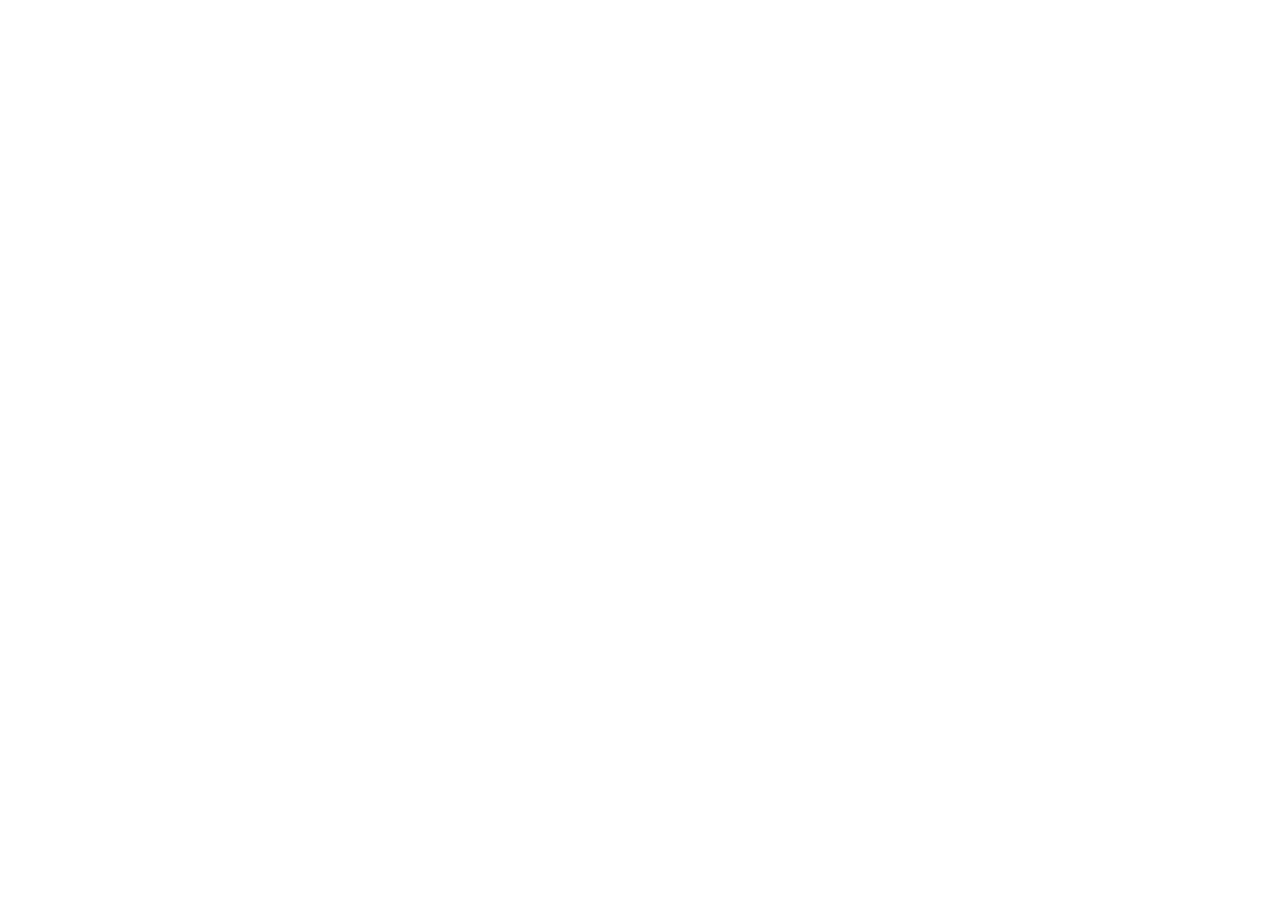
==== about.html @ 982856b2 "feat: create basic structure" ====
<!doctype html>
<html lang="uk">
  <head>
    <meta charset="UTF-8" />
    <meta name="viewport" content="width=device-width, initial-scale=1.0" />
    <meta
      name="description"
      content="Про мене — Vladislav Butenko, Full-Stack Developer. Освіта, навички та досвід."
    />
    <meta name="author" content="Vladislav Butenko" />
    <title>Про мене — Vladislav Butenko</title>
  </head>
  <body></body>
</html>
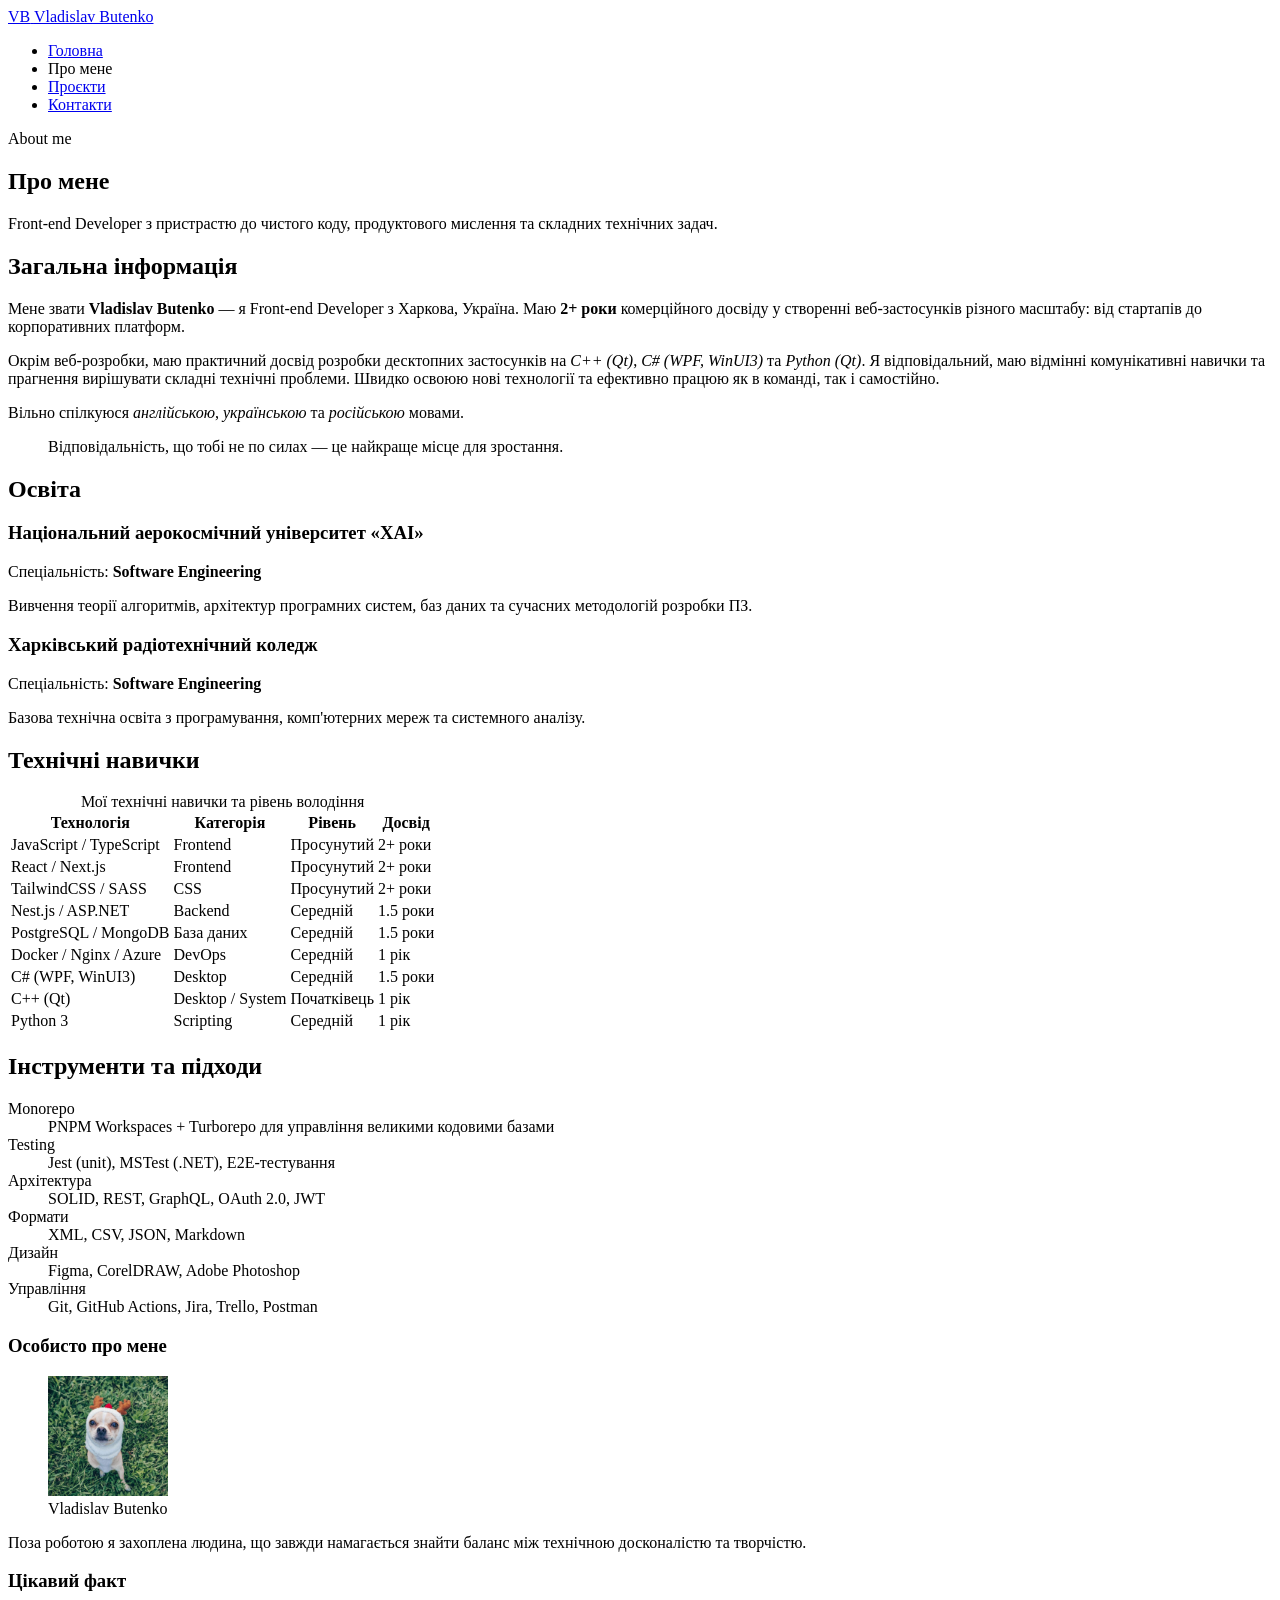
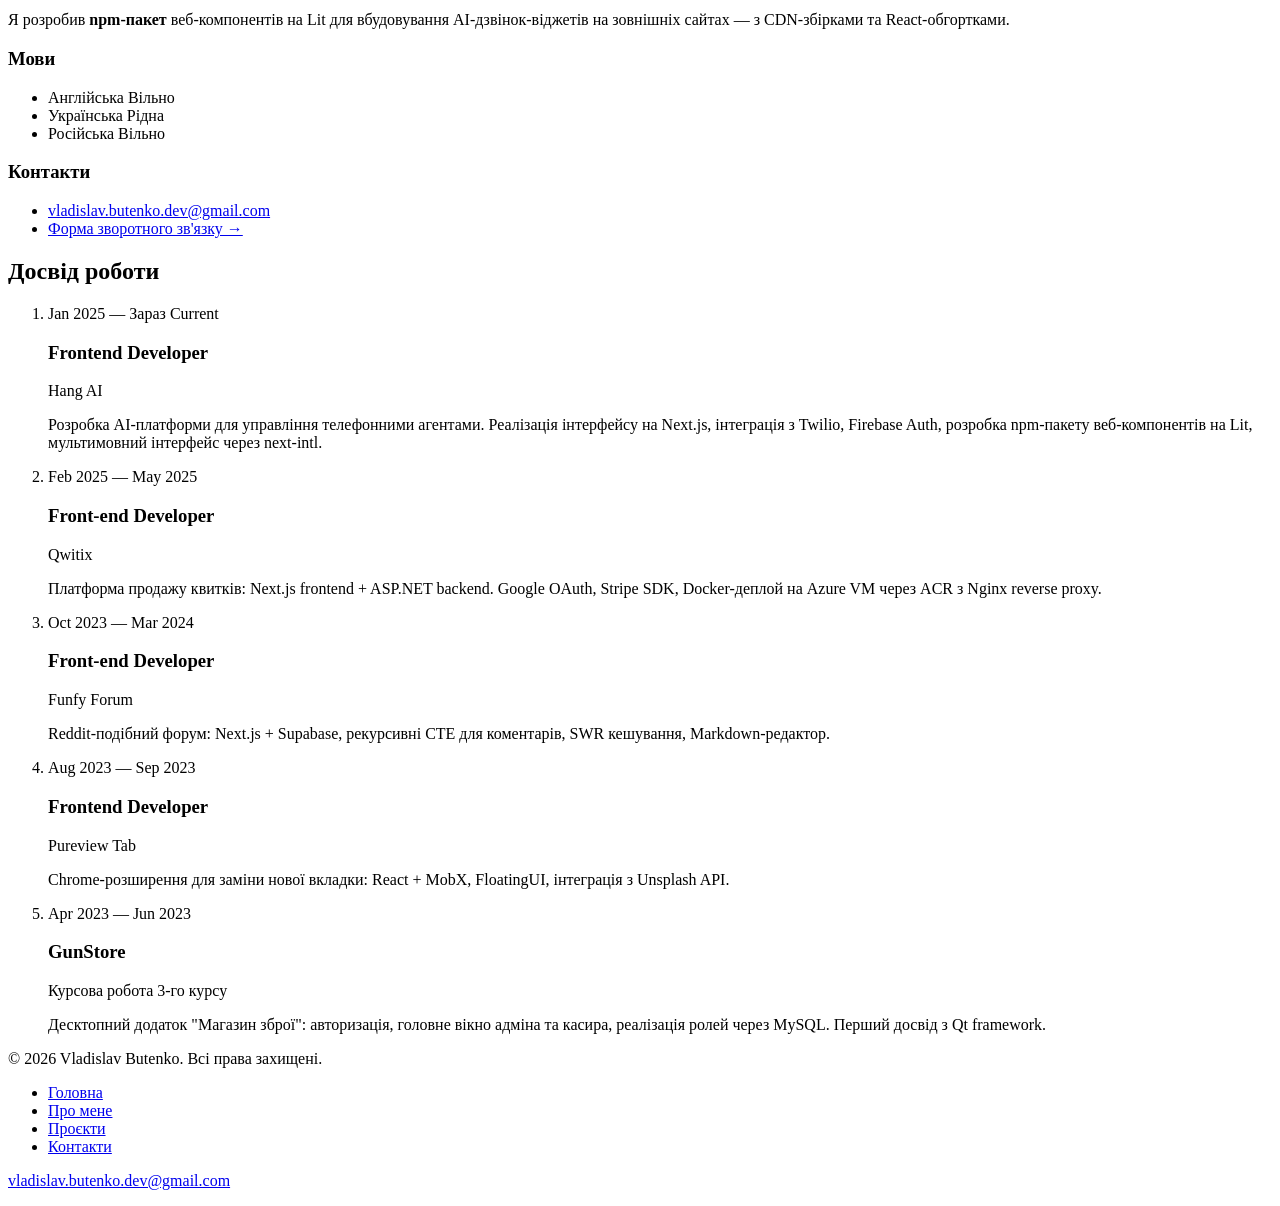
==== commit 9e6750e9: "feat: about page with detailed bio, education, skills, and experience sections" ====
--- a/about.html
+++ b/about.html
@@ -10,5 +10,356 @@
     <meta name="author" content="Vladislav Butenko" />
     <title>Про мене — Vladislav Butenko</title>
   </head>
-  <body></body>
+  <body>
+    <!-- ===== HEADER ===== -->
+    <header>
+      <div>
+        <a href="index.html" aria-label="Головна">
+          <span>VB</span>
+          <span>Vladislav Butenko</span>
+        </a>
+
+        <nav aria-label="Головна навігація">
+          <ul>
+            <li>
+              <a href="index.html">Головна</a>
+            </li>
+            <li>
+              <span>Про мене</span>
+            </li>
+            <li>
+              <a href="projects.html">Проєкти</a>
+            </li>
+            <li>
+              <a href="contacts.html">Контакти</a>
+            </li>
+          </ul>
+        </nav>
+      </div>
+    </header>
+
+    <!-- ===== MAIN ===== -->
+    <main id="main-content">
+      <!-- Page Hero -->
+      <section>
+        <div>
+          <p>About me</p>
+          <h1>Про мене</h1>
+          <p>
+            Front-end Developer з пристрастю до чистого коду, продуктового
+            мислення та складних технічних задач.
+          </p>
+        </div>
+      </section>
+
+      <!-- Bio Section -->
+      <section id="bio">
+        <div>
+          <div>
+            <article>
+              <h2>Загальна інформація</h2>
+              <p>
+                Мене звати <strong>Vladislav Butenko</strong> — я Front-end
+                Developer з Харкова, Україна. Маю
+                <strong>2+ роки</strong> комерційного досвіду у створенні
+                веб-застосунків різного масштабу: від стартапів до корпоративних
+                платформ.
+              </p>
+              <p>
+                Окрім веб-розробки, маю практичний досвід розробки десктопних
+                застосунків на
+                <em>C++ (Qt)</em>, <em>C# (WPF, WinUI3)</em> та
+                <em>Python (Qt)</em>. Я відповідальний, маю відмінні
+                комунікативні навички та прагнення вирішувати складні технічні
+                проблеми. Швидко освоюю нові технології та ефективно працюю як в
+                команді, так і самостійно.
+              </p>
+              <p>
+                Вільно спілкуюся <em>англійською</em>, <em>українською</em> та
+                <em>російською</em> мовами.
+              </p>
+
+              <blockquote>
+                <p>
+                  Відповідальність, що тобі не по силах — це найкраще місце для
+                  зростання.
+                </p>
+              </blockquote>
+            </article>
+
+            <!-- Education Section -->
+            <section id="education">
+              <h2>Освіта</h2>
+
+              <div>
+                <h3>Національний аерокосмічний університет «ХАІ»</h3>
+                <p>Спеціальність: <strong>Software Engineering</strong></p>
+                <p>
+                  Вивчення теорії алгоритмів, архітектур програмних систем, баз
+                  даних та сучасних методологій розробки ПЗ.
+                </p>
+              </div>
+
+              <div>
+                <h3>Харківський радіотехнічний коледж</h3>
+                <p>Спеціальність: <strong>Software Engineering</strong></p>
+                <p>
+                  Базова технічна освіта з програмування, комп'ютерних мереж та
+                  системного аналізу.
+                </p>
+              </div>
+            </section>
+
+            <!-- Skills Table -->
+            <section id="skills-table">
+              <h2>Технічні навички</h2>
+              <div>
+                <table>
+                  <caption>
+                    Мої технічні навички та рівень володіння
+                  </caption>
+                  <thead>
+                    <tr>
+                      <th scope="col">Технологія</th>
+                      <th scope="col">Категорія</th>
+                      <th scope="col">Рівень</th>
+                      <th scope="col">Досвід</th>
+                    </tr>
+                  </thead>
+                  <tbody>
+                    <tr>
+                      <td>JavaScript / TypeScript</td>
+                      <td>Frontend</td>
+                      <td>Просунутий</td>
+                      <td>2+ роки</td>
+                    </tr>
+                    <tr>
+                      <td>React / Next.js</td>
+                      <td>Frontend</td>
+                      <td>Просунутий</td>
+                      <td>2+ роки</td>
+                    </tr>
+                    <tr>
+                      <td>TailwindCSS / SASS</td>
+                      <td>CSS</td>
+                      <td>Просунутий</td>
+                      <td>2+ роки</td>
+                    </tr>
+                    <tr>
+                      <td>Nest.js / ASP.NET</td>
+                      <td>Backend</td>
+                      <td>Середній</td>
+                      <td>1.5 роки</td>
+                    </tr>
+                    <tr>
+                      <td>PostgreSQL / MongoDB</td>
+                      <td>База даних</td>
+                      <td>Середній</td>
+                      <td>1.5 роки</td>
+                    </tr>
+                    <tr>
+                      <td>Docker / Nginx / Azure</td>
+                      <td>DevOps</td>
+                      <td>Середній</td>
+                      <td>1 рік</td>
+                    </tr>
+                    <tr>
+                      <td>C# (WPF, WinUI3)</td>
+                      <td>Desktop</td>
+                      <td>Середній</td>
+                      <td>1.5 роки</td>
+                    </tr>
+                    <tr>
+                      <td>C++ (Qt)</td>
+                      <td>Desktop / System</td>
+                      <td>Початківець</td>
+                      <td>1 рік</td>
+                    </tr>
+                    <tr>
+                      <td>Python 3</td>
+                      <td>Scripting</td>
+                      <td>Середній</td>
+                      <td>1 рік</td>
+                    </tr>
+                  </tbody>
+                </table>
+              </div>
+            </section>
+
+            <!-- Terminology List -->
+            <section id="terms">
+              <h2>Інструменти та підходи</h2>
+              <dl>
+                <dt>Monorepo</dt>
+                <dd>
+                  PNPM Workspaces + Turborepo для управління великими кодовими
+                  базами
+                </dd>
+                <dt>Testing</dt>
+                <dd>Jest (unit), MSTest (.NET), E2E-тестування</dd>
+                <dt>Архітектура</dt>
+                <dd>SOLID, REST, GraphQL, OAuth 2.0, JWT</dd>
+                <dt>Формати</dt>
+                <dd>XML, CSV, JSON, Markdown</dd>
+                <dt>Дизайн</dt>
+                <dd>Figma, CorelDRAW, Adobe Photoshop</dd>
+                <dt>Управління</dt>
+                <dd>Git, GitHub Actions, Jira, Trello, Postman</dd>
+              </dl>
+            </section>
+          </div>
+
+          <!-- Sidebar -->
+          <aside>
+            <div>
+              <h3>Особисто про мене</h3>
+              <figure>
+                <img
+                  src="images/avatar.jpg"
+                  alt="Vladislav Butenko — Front-end Developer"
+                  width="120"
+                  height="120"
+                />
+                <figcaption>Vladislav Butenko</figcaption>
+              </figure>
+              <p>
+                Поза роботою я захоплена людина, що завжди намагається знайти
+                баланс між технічною досконалістю та творчістю.
+              </p>
+            </div>
+
+            <div>
+              <h3>Цікавий факт</h3>
+              <p>
+                Я розробив <strong>npm-пакет</strong> веб-компонентів на Lit для
+                вбудовування AI-дзвінок-віджетів на зовнішніх сайтах — з
+                CDN-збірками та React-обгортками.
+              </p>
+            </div>
+
+            <div>
+              <h3>Мови</h3>
+              <ul>
+                <li>
+                  <span>Англійська</span>
+                  <span>Вільно</span>
+                </li>
+                <li>
+                  <span>Українська</span>
+                  <span>Рідна</span>
+                </li>
+                <li>
+                  <span>Російська</span>
+                  <span>Вільно</span>
+                </li>
+              </ul>
+            </div>
+
+            <div>
+              <h3>Контакти</h3>
+              <ul>
+                <li>
+                  <a href="mailto:vladislav.butenko.dev@gmail.com">
+                    vladislav.butenko.dev@gmail.com
+                  </a>
+                </li>
+                <li>
+                  <a href="contacts.html">Форма зворотного зв'язку →</a>
+                </li>
+              </ul>
+            </div>
+          </aside>
+        </div>
+      </section>
+
+      <!-- Experience Section -->
+      <section id="experience">
+        <div>
+          <h2>Досвід роботи</h2>
+          <ol>
+            <li>
+              <div>
+                <span>Jan 2025 — Зараз</span>
+                <span>Current</span>
+              </div>
+              <h3>Frontend Developer</h3>
+              <p>Hang AI</p>
+              <p>
+                Розробка AI-платформи для управління телефонними агентами.
+                Реалізація інтерфейсу на Next.js, інтеграція з Twilio, Firebase
+                Auth, розробка npm-пакету веб-компонентів на Lit, мультимовний
+                інтерфейс через next-intl.
+              </p>
+            </li>
+            <li>
+              <div>
+                <span>Feb 2025 — May 2025</span>
+              </div>
+              <h3>Front-end Developer</h3>
+              <p>Qwitix</p>
+              <p>
+                Платформа продажу квитків: Next.js frontend + ASP.NET backend.
+                Google OAuth, Stripe SDK, Docker-деплой на Azure VM через ACR з
+                Nginx reverse proxy.
+              </p>
+            </li>
+            <li>
+              <div>
+                <span>Oct 2023 — Mar 2024</span>
+              </div>
+              <h3>Front-end Developer</h3>
+              <p>Funfy Forum</p>
+              <p>
+                Reddit-подібний форум: Next.js + Supabase, рекурсивні CTE для
+                коментарів, SWR кешування, Markdown-редактор.
+              </p>
+            </li>
+            <li>
+              <div>
+                <span>Aug 2023 — Sep 2023</span>
+              </div>
+              <h3>Frontend Developer</h3>
+              <p>Pureview Tab</p>
+              <p>
+                Chrome-розширення для заміни нової вкладки: React + MobX,
+                FloatingUI, інтеграція з Unsplash API.
+              </p>
+            </li>
+            <li>
+              <div>
+                <span>Apr 2023 — Jun 2023</span>
+              </div>
+              <h3>GunStore</h3>
+              <p>Курсова робота 3-го курсу</p>
+              <p>
+                Десктопний додаток "Магазин зброї": авторизація, головне вікно
+                адміна та касира, реалізація ролей через MySQL. Перший досвід з
+                Qt framework.
+              </p>
+            </li>
+          </ol>
+        </div>
+      </section>
+    </main>
+
+    <!-- ===== FOOTER ===== -->
+  </body>
 </html>
+<footer>
+  <div>
+    <p>&copy; 2026 Vladislav Butenko. Всі права захищені.</p>
+    <nav aria-label="Footer навігація">
+      <ul>
+        <li><a href="index.html">Головна</a></li>
+        <li><a href="about.html">Про мене</a></li>
+        <li><a href="projects.html">Проєкти</a></li>
+        <li><a href="contacts.html">Контакти</a></li>
+      </ul>
+    </nav>
+    <p>
+      <a href="mailto:vladislav.butenko.dev@gmail.com"
+        >vladislav.butenko.dev@gmail.com</a
+      >
+    </p>
+  </div>
+</footer>
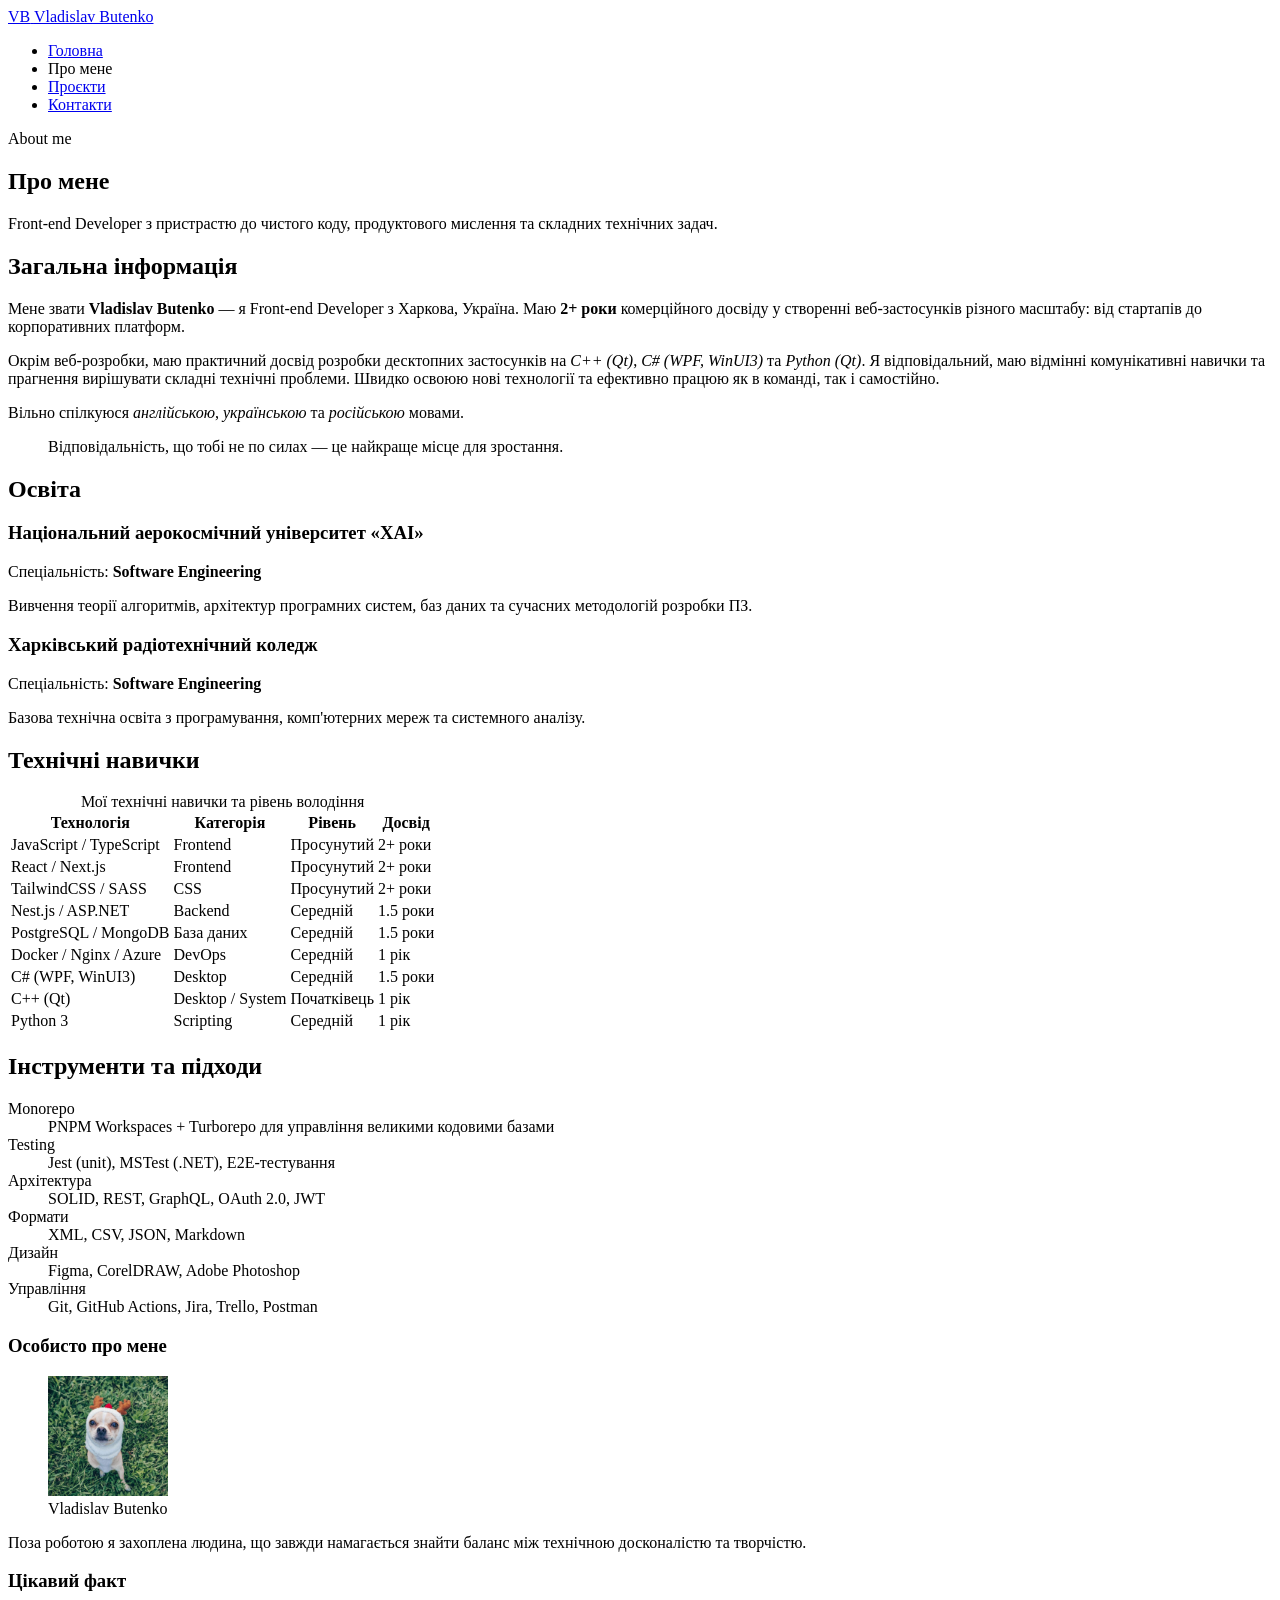
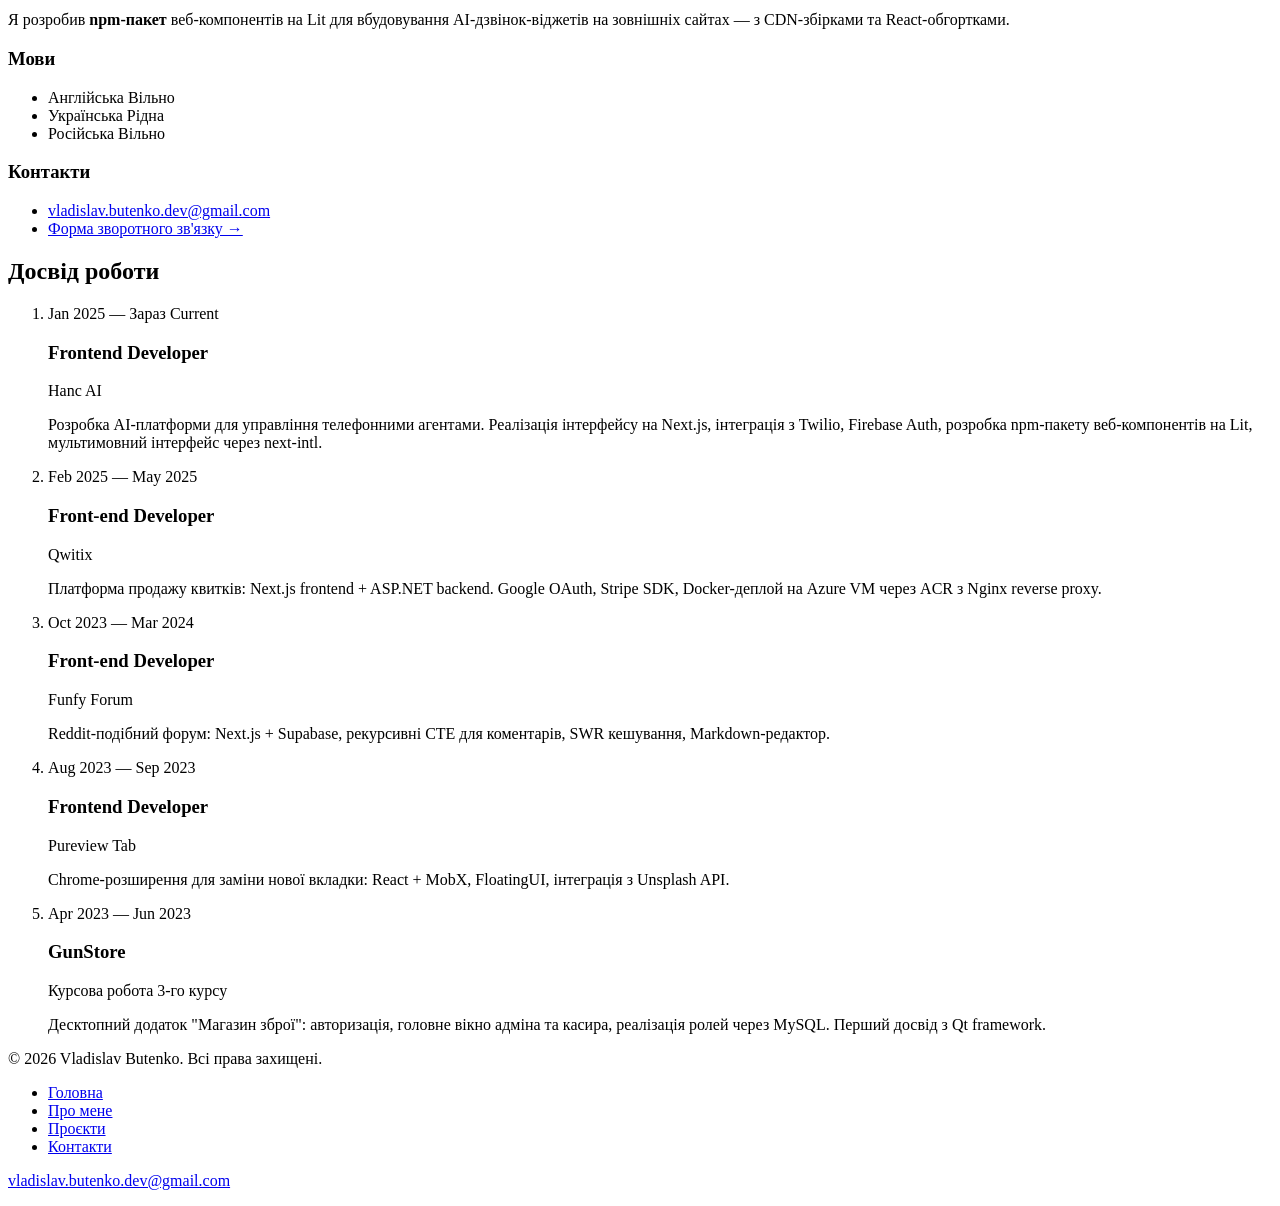
==== commit 51f7a989: "fix: correct spelling of "Hanc AI"" ====
--- a/about.html
+++ b/about.html
@@ -283,7 +283,7 @@
                 <span>Current</span>
               </div>
               <h3>Frontend Developer</h3>
-              <p>Hang AI</p>
+              <p>Hanc AI</p>
               <p>
                 Розробка AI-платформи для управління телефонними агентами.
                 Реалізація інтерфейсу на Next.js, інтеграція з Twilio, Firebase
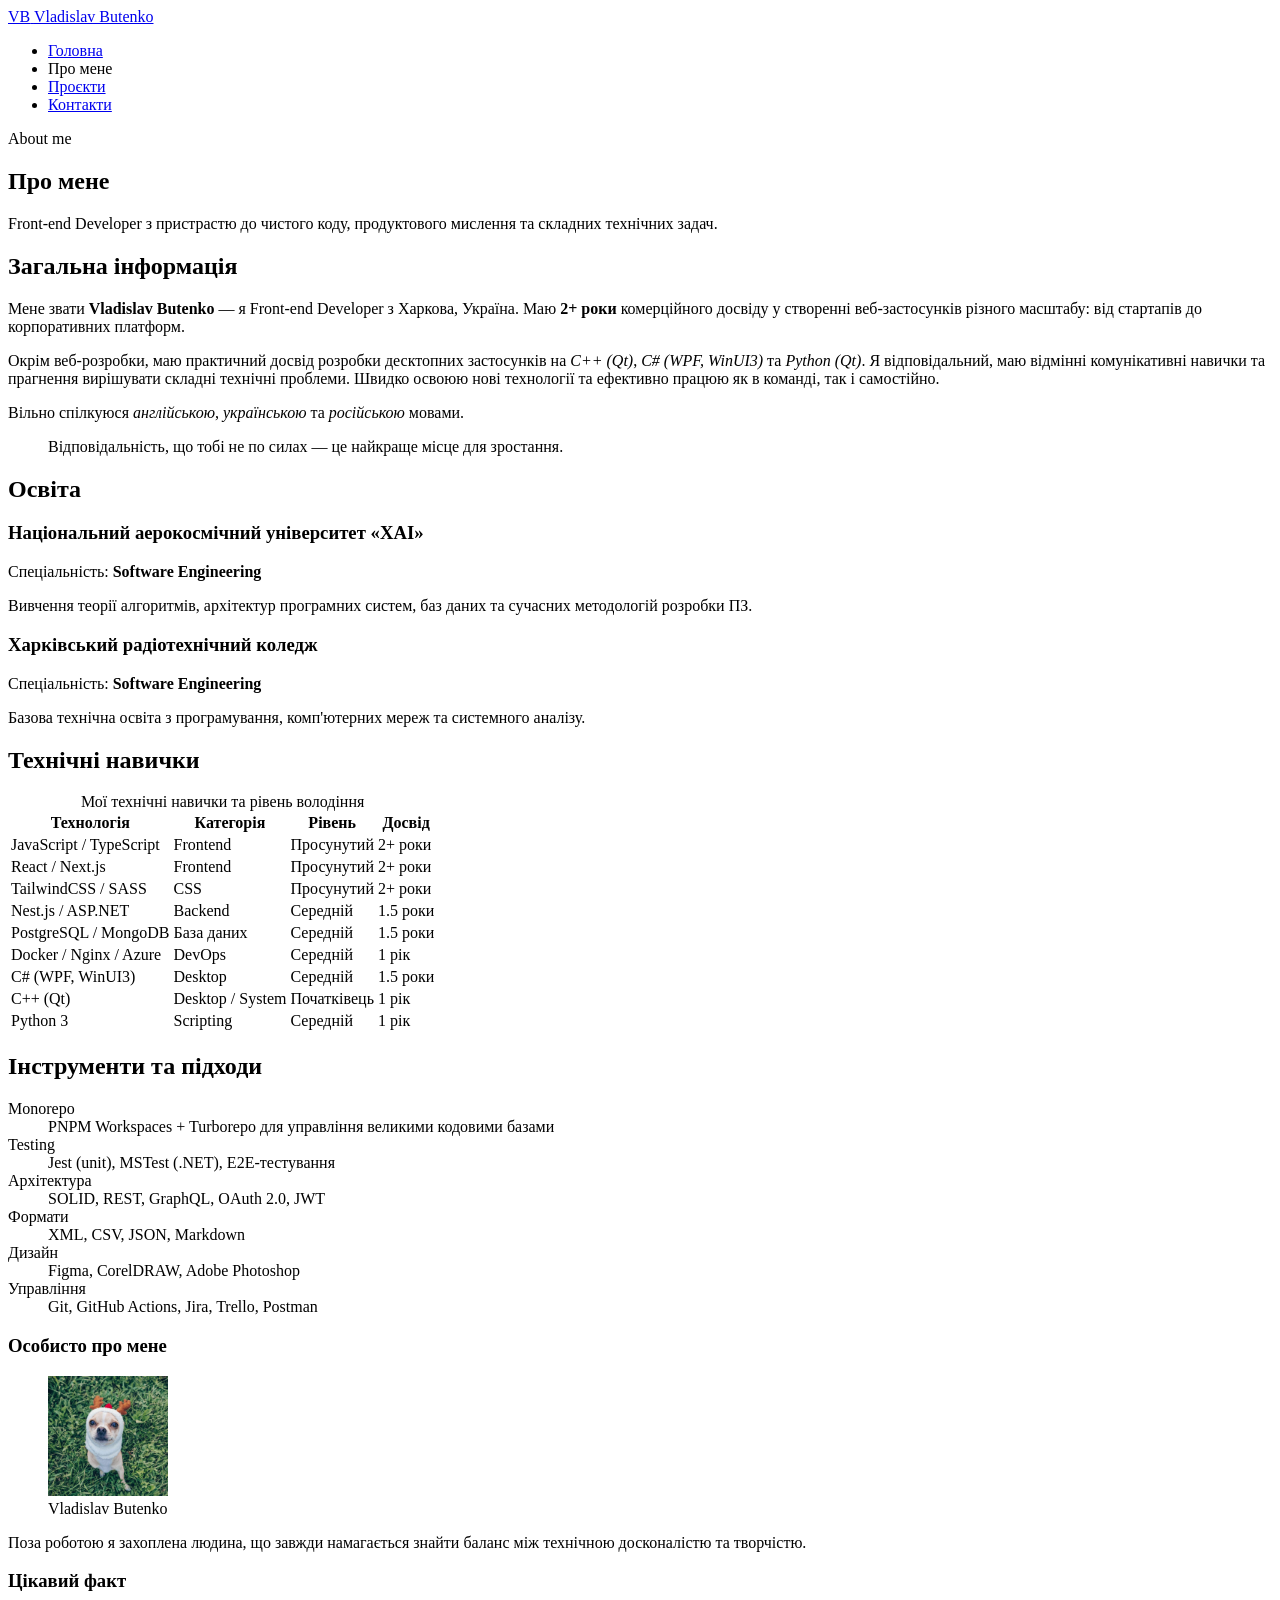
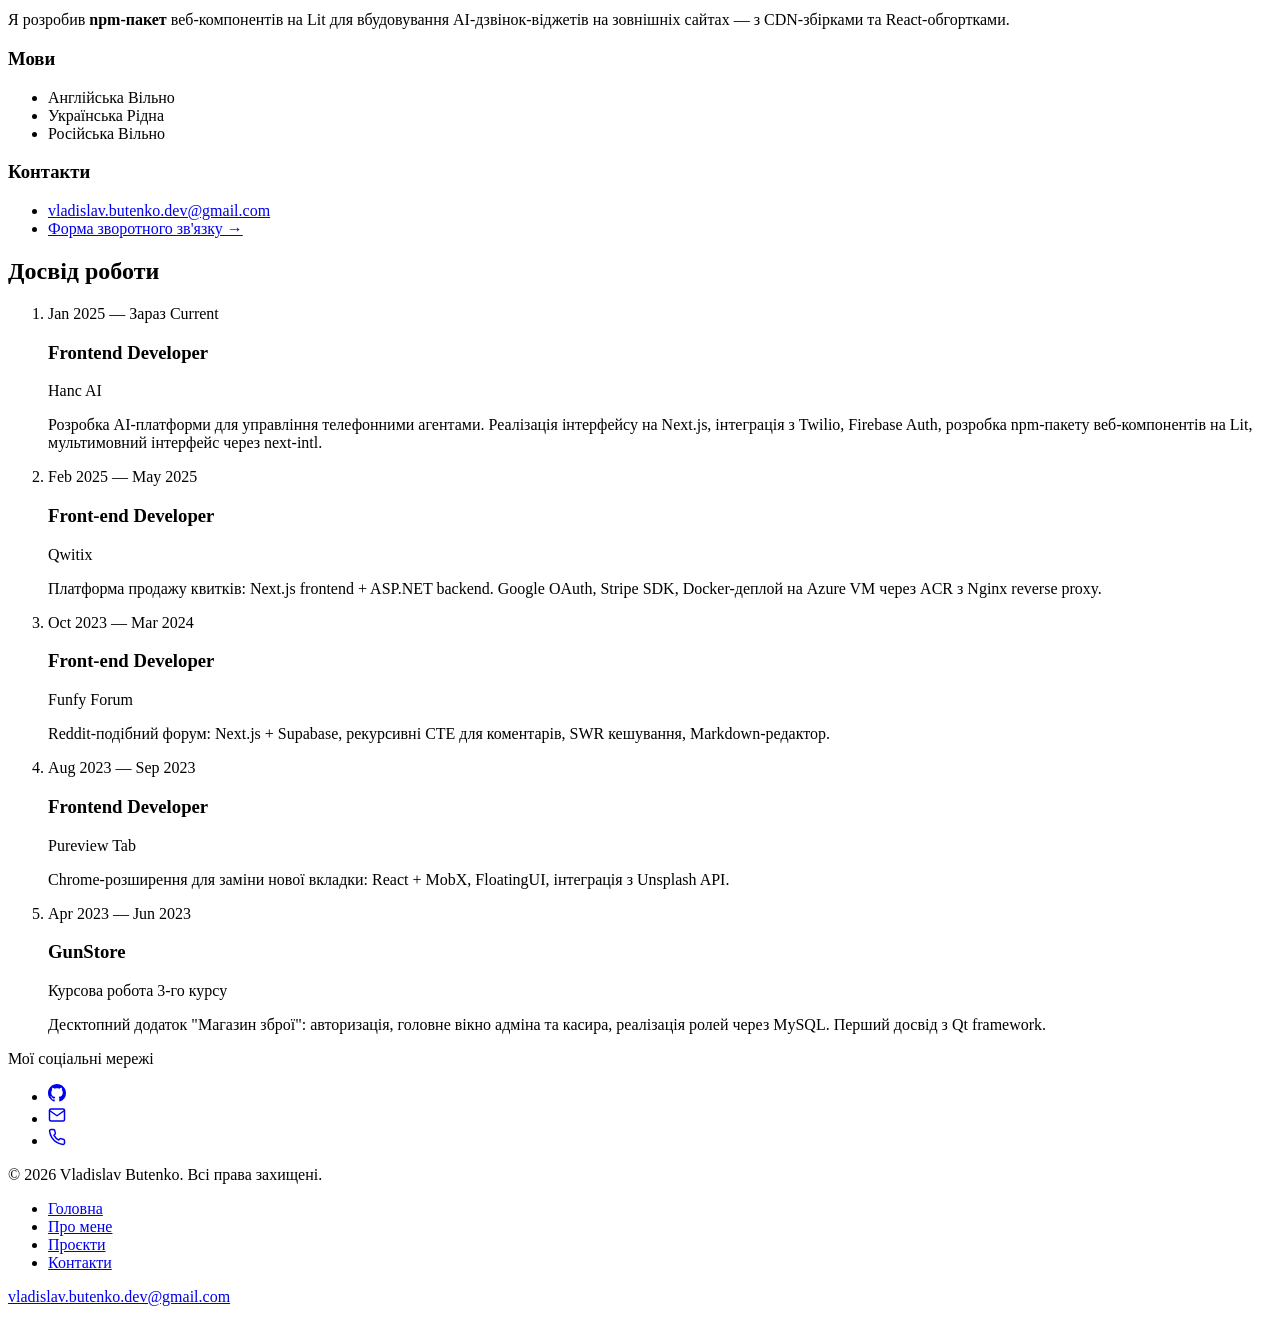
==== commit 0c3fe1d0: "feat: add social media links and contact information to about, index, and projects pages" ====
--- a/about.html
+++ b/about.html
@@ -342,24 +342,94 @@
       </section>
     </main>
 
+    <aside aria-label="Соціальні мережі">
+      <p>Мої соціальні мережі</p>
+      <ul>
+        <li>
+          <a
+            href="https://github.com/Fyz-dev"
+            target="_blank"
+            rel="noopener noreferrer"
+            aria-label="GitHub"
+            title="GitHub"
+          >
+            <svg
+              aria-hidden="true"
+              width="18"
+              height="18"
+              viewBox="0 0 24 24"
+              fill="currentColor"
+            >
+              <path
+                d="M12 0C5.37 0 0 5.37 0 12c0 5.31 3.435 9.795 8.205 11.385.6.105.825-.255.825-.57 0-.285-.015-1.23-.015-2.235-3.015.555-3.795-.735-4.035-1.41-.135-.345-.72-1.41-1.23-1.695-.42-.225-1.02-.78-.015-.795.945-.015 1.62.87 1.845 1.23 1.08 1.815 2.805 1.305 3.495.99.105-.78.42-1.305.765-1.605-2.67-.3-5.46-1.335-5.46-5.925 0-1.305.465-2.385 1.23-3.225-.12-.3-.54-1.53.12-3.18 0 0 1.005-.315 3.3 1.23.96-.27 1.98-.405 3-.405s2.04.135 3 .405c2.295-1.56 3.3-1.23 3.3-1.23.66 1.65.24 2.88.12 3.18.765.84 1.23 1.905 1.23 3.225 0 4.605-2.805 5.625-5.475 5.925.435.375.81 1.095.81 2.22 0 1.605-.015 2.895-.015 3.3 0 .315.225.69.825.57A12.02 12.02 0 0 0 24 12c0-6.63-5.37-12-12-12z"
+              />
+            </svg>
+          </a>
+        </li>
+        <li>
+          <a
+            href="mailto:vladislav.butenko.dev@gmail.com"
+            aria-label="Email"
+            title="Email"
+          >
+            <svg
+              aria-hidden="true"
+              width="18"
+              height="18"
+              viewBox="0 0 24 24"
+              fill="none"
+              stroke="currentColor"
+              stroke-width="2"
+              stroke-linecap="round"
+              stroke-linejoin="round"
+            >
+              <path
+                d="M4 4h16c1.1 0 2 .9 2 2v12c0 1.1-.9 2-2 2H4c-1.1 0-2-.9-2-2V6c0-1.1.9-2 2-2z"
+              />
+              <polyline points="22,6 12,13 2,6" />
+            </svg>
+          </a>
+        </li>
+        <li>
+          <a href="tel:+380000000000" aria-label="Телефон" title="Телефон">
+            <svg
+              aria-hidden="true"
+              width="18"
+              height="18"
+              viewBox="0 0 24 24"
+              fill="none"
+              stroke="currentColor"
+              stroke-width="2"
+              stroke-linecap="round"
+              stroke-linejoin="round"
+            >
+              <path
+                d="M22 16.92v3a2 2 0 0 1-2.18 2 19.79 19.79 0 0 1-8.63-3.07 19.5 19.5 0 0 1-6-6A19.79 19.79 0 0 1 2.12 4.18 2 2 0 0 1 4.11 2h3a2 2 0 0 1 2 1.72c.12.9.33 1.78.62 2.62a2 2 0 0 1-.45 2.11L8 9.76a16 16 0 0 0 6.24 6.24l1.31-1.28a2 2 0 0 1 2.11-.45c.84.29 1.72.5 2.62.62A2 2 0 0 1 22 16.92z"
+              />
+            </svg>
+          </a>
+        </li>
+      </ul>
+    </aside>
+
     <!-- ===== FOOTER ===== -->
+    <footer>
+      <div>
+        <p>&copy; 2026 Vladislav Butenko. Всі права захищені.</p>
+        <nav aria-label="Footer навігація">
+          <ul>
+            <li><a href="index.html">Головна</a></li>
+            <li><a href="about.html">Про мене</a></li>
+            <li><a href="projects.html">Проєкти</a></li>
+            <li><a href="contacts.html">Контакти</a></li>
+          </ul>
+        </nav>
+        <p>
+          <a href="mailto:vladislav.butenko.dev@gmail.com"
+            >vladislav.butenko.dev@gmail.com</a
+          >
+        </p>
+      </div>
+    </footer>
   </body>
 </html>
-<footer>
-  <div>
-    <p>&copy; 2026 Vladislav Butenko. Всі права захищені.</p>
-    <nav aria-label="Footer навігація">
-      <ul>
-        <li><a href="index.html">Головна</a></li>
-        <li><a href="about.html">Про мене</a></li>
-        <li><a href="projects.html">Проєкти</a></li>
-        <li><a href="contacts.html">Контакти</a></li>
-      </ul>
-    </nav>
-    <p>
-      <a href="mailto:vladislav.butenko.dev@gmail.com"
-        >vladislav.butenko.dev@gmail.com</a
-      >
-    </p>
-  </div>
-</footer>
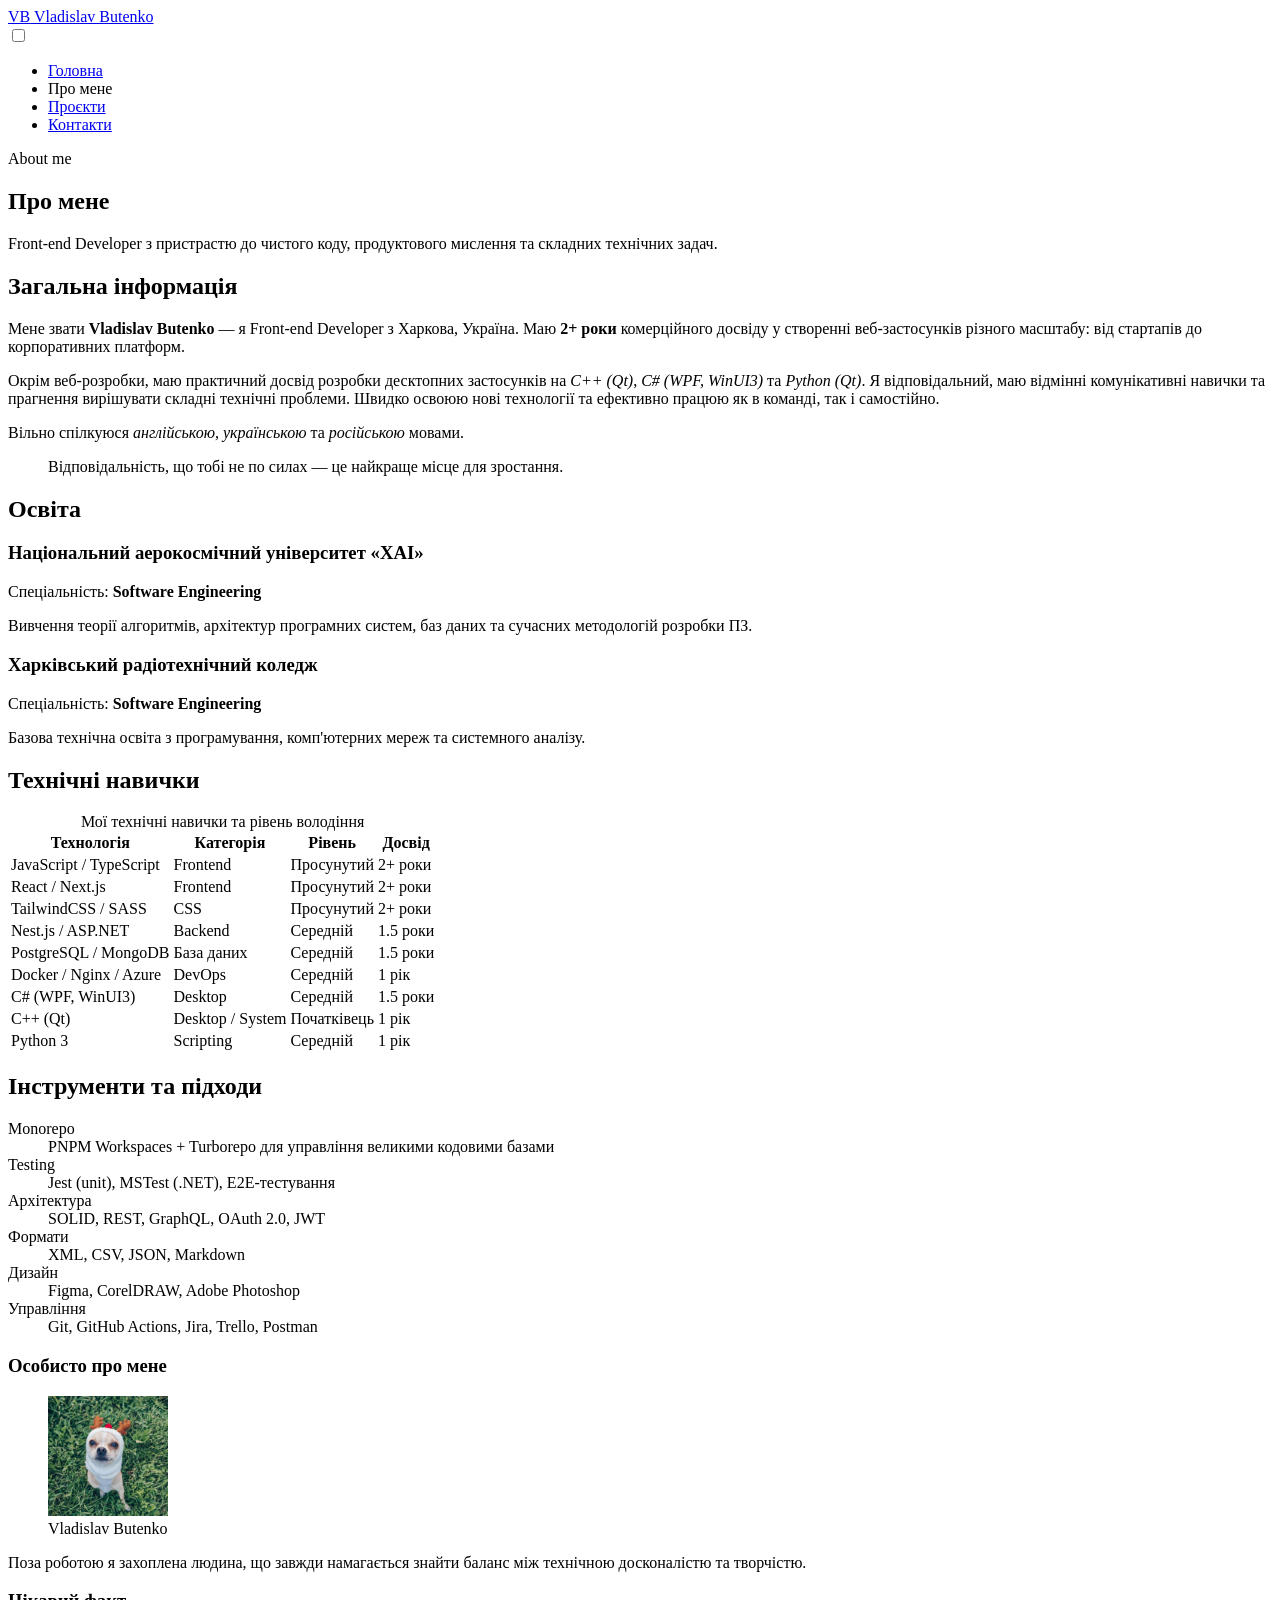
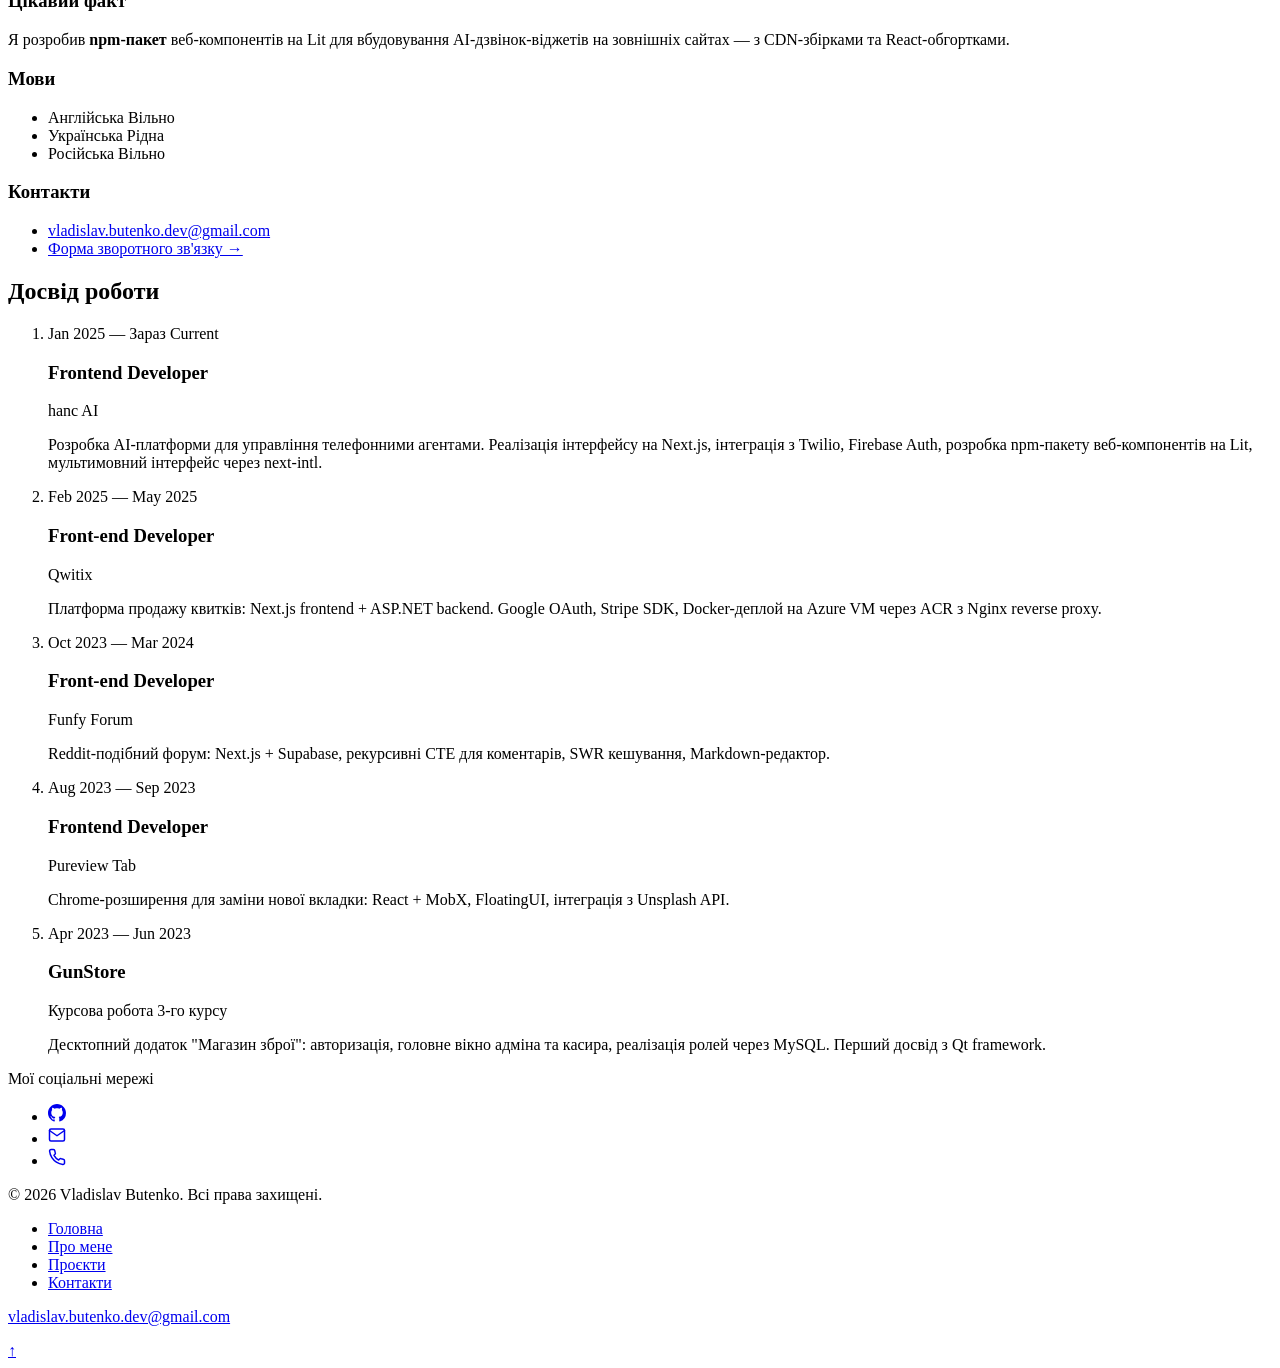
==== commit 1a5ee4fa: "feat: update about page structure and content for improved clarity and design" ====
--- a/about.html
+++ b/about.html
@@ -5,431 +5,525 @@
     <meta name="viewport" content="width=device-width, initial-scale=1.0" />
     <meta
       name="description"
-      content="Про мене — Vladislav Butenko, Full-Stack Developer. Освіта, навички та досвід."
+      content="Про мене — Vladislav Butenko, Front-end Developer. Освіта, навички та досвід."
     />
     <meta name="author" content="Vladislav Butenko" />
     <title>Про мене — Vladislav Butenko</title>
+    <link rel="preconnect" href="https://fonts.googleapis.com" />
+    <link rel="preconnect" href="https://fonts.gstatic.com" crossorigin />
+    <link
+      href="https://fonts.googleapis.com/css2?family=Space+Grotesk:wght@300;400;500;600;700&family=Space+Mono:ital,wght@0,400;0,700;1,400&display=swap"
+      rel="stylesheet"
+    />
+    <link rel="stylesheet" href="styles.css" />
   </head>
   <body>
-    <!-- ===== HEADER ===== -->
-    <header>
-      <div>
-        <a href="index.html" aria-label="Головна">
-          <span>VB</span>
-          <span>Vladislav Butenko</span>
-        </a>
-
-        <nav aria-label="Головна навігація">
-          <ul>
-            <li>
-              <a href="index.html">Головна</a>
-            </li>
-            <li>
-              <span>Про мене</span>
-            </li>
-            <li>
-              <a href="projects.html">Проєкти</a>
-            </li>
-            <li>
-              <a href="contacts.html">Контакти</a>
-            </li>
-          </ul>
-        </nav>
-      </div>
-    </header>
-
-    <!-- ===== MAIN ===== -->
-    <main id="main-content">
-      <!-- Page Hero -->
-      <section>
-        <div>
-          <p>About me</p>
-          <h1>Про мене</h1>
-          <p>
-            Front-end Developer з пристрастю до чистого коду, продуктового
-            мислення та складних технічних задач.
+    <div class="page">
+      <div id="top" aria-hidden="true"></div>
+      <!-- ===== HEADER ===== -->
+      <header class="site-header page-header">
+        <div class="header-inner">
+          <a href="index.html" class="logo" aria-label="Головна">
+            <span class="logo-mark">VB</span>
+            <span class="logo-text">Vladislav Butenko</span>
+          </a>
+
+          <nav class="nav" aria-label="Головна навігація">
+            <input
+              type="checkbox"
+              id="menu-toggle"
+              class="menu-toggle"
+              aria-hidden="true"
+            />
+            <label
+              for="menu-toggle"
+              class="hamburger"
+              aria-label="Відкрити меню"
+            >
+              <span></span>
+              <span></span>
+              <span></span>
+            </label>
+            <ul class="nav-list">
+              <li class="nav-item">
+                <a href="index.html" class="nav-link">Головна</a>
+              </li>
+              <li class="nav-item">
+                <span class="nav-current">Про мене</span>
+              </li>
+              <li class="nav-item">
+                <a href="projects.html" class="nav-link">Проєкти</a>
+              </li>
+              <li class="nav-item">
+                <a href="contacts.html" class="nav-link">Контакти</a>
+              </li>
+            </ul>
+          </nav>
+        </div>
+      </header>
+
+      <!-- ===== MAIN ===== -->
+      <main id="main-content" class="page-content">
+        <!-- Page Hero -->
+        <section class="page-hero section">
+          <div class="container">
+            <p class="page-hero-tag">About me</p>
+            <h1 class="page-hero-title">Про мене</h1>
+            <p class="page-hero-description">
+              Front-end Developer з пристрастю до чистого коду, продуктового
+              мислення та складних технічних задач.
+            </p>
+          </div>
+        </section>
+
+        <!-- Bio Section -->
+        <section class="section" id="bio">
+          <div class="container about-layout">
+            <div class="about-main">
+              <article class="about-bio">
+                <h2>Загальна інформація</h2>
+                <p>
+                  Мене звати <strong>Vladislav Butenko</strong> — я Front-end
+                  Developer з Харкова, Україна. Маю
+                  <strong>2+ роки</strong> комерційного досвіду у створенні
+                  веб-застосунків різного масштабу: від стартапів до
+                  корпоративних платформ.
+                </p>
+                <p>
+                  Окрім веб-розробки, маю практичний досвід розробки десктопних
+                  застосунків на
+                  <em>C++ (Qt)</em>, <em>C# (WPF, WinUI3)</em> та
+                  <em>Python (Qt)</em>. Я відповідальний, маю відмінні
+                  комунікативні навички та прагнення вирішувати складні технічні
+                  проблеми. Швидко освоюю нові технології та ефективно працюю як
+                  в команді, так і самостійно.
+                </p>
+                <p>
+                  Вільно спілкуюся <em>англійською</em>, <em>українською</em> та
+                  <em>російською</em> мовами.
+                </p>
+
+                <blockquote class="about-quote">
+                  <p>
+                    Відповідальність, що тобі не по силах — це найкраще місце
+                    для зростання.
+                  </p>
+                </blockquote>
+              </article>
+
+              <!-- Education Section -->
+              <section id="education">
+                <h2>Освіта</h2>
+
+                <div class="edu-item">
+                  <h3>Національний аерокосмічний університет «ХАІ»</h3>
+                  <p class="edu-meta">
+                    Спеціальність: <strong>Software Engineering</strong>
+                  </p>
+                  <p>
+                    Вивчення теорії алгоритмів, архітектур програмних систем,
+                    баз даних та сучасних методологій розробки ПЗ.
+                  </p>
+                </div>
+
+                <div class="edu-item">
+                  <h3>Харківський радіотехнічний коледж</h3>
+                  <p class="edu-meta">
+                    Спеціальність: <strong>Software Engineering</strong>
+                  </p>
+                  <p>
+                    Базова технічна освіта з програмування, комп'ютерних мереж
+                    та системного аналізу.
+                  </p>
+                </div>
+              </section>
+
+              <!-- Skills Table -->
+              <section id="skills-table">
+                <h2>Технічні навички</h2>
+                <div class="table-wrapper">
+                  <table class="skills-table">
+                    <caption>
+                      Мої технічні навички та рівень володіння
+                    </caption>
+                    <thead>
+                      <tr>
+                        <th scope="col">Технологія</th>
+                        <th scope="col">Категорія</th>
+                        <th scope="col">Рівень</th>
+                        <th scope="col">Досвід</th>
+                      </tr>
+                    </thead>
+                    <tbody>
+                      <tr>
+                        <td>JavaScript / TypeScript</td>
+                        <td>Frontend</td>
+                        <td>
+                          <span class="level-badge level-advanced"
+                            >Просунутий</span
+                          >
+                        </td>
+                        <td>2+ роки</td>
+                      </tr>
+                      <tr>
+                        <td>React / Next.js</td>
+                        <td>Frontend</td>
+                        <td>
+                          <span class="level-badge level-advanced"
+                            >Просунутий</span
+                          >
+                        </td>
+                        <td>2+ роки</td>
+                      </tr>
+                      <tr>
+                        <td>TailwindCSS / SASS</td>
+                        <td>CSS</td>
+                        <td>
+                          <span class="level-badge level-advanced"
+                            >Просунутий</span
+                          >
+                        </td>
+                        <td>2+ роки</td>
+                      </tr>
+                      <tr>
+                        <td>Nest.js / ASP.NET</td>
+                        <td>Backend</td>
+                        <td>
+                          <span class="level-badge level-intermediate"
+                            >Середній</span
+                          >
+                        </td>
+                        <td>1.5 роки</td>
+                      </tr>
+                      <tr>
+                        <td>PostgreSQL / MongoDB</td>
+                        <td>База даних</td>
+                        <td>
+                          <span class="level-badge level-intermediate"
+                            >Середній</span
+                          >
+                        </td>
+                        <td>1.5 роки</td>
+                      </tr>
+                      <tr>
+                        <td>Docker / Nginx / Azure</td>
+                        <td>DevOps</td>
+                        <td>
+                          <span class="level-badge level-intermediate"
+                            >Середній</span
+                          >
+                        </td>
+                        <td>1 рік</td>
+                      </tr>
+                      <tr>
+                        <td>C# (WPF, WinUI3)</td>
+                        <td>Desktop</td>
+                        <td>
+                          <span class="level-badge level-intermediate"
+                            >Середній</span
+                          >
+                        </td>
+                        <td>1.5 роки</td>
+                      </tr>
+                      <tr>
+                        <td>C++ (Qt)</td>
+                        <td>Desktop / System</td>
+                        <td>
+                          <span class="level-badge level-beginner"
+                            >Початківець</span
+                          >
+                        </td>
+                        <td>1 рік</td>
+                      </tr>
+                      <tr>
+                        <td>Python 3</td>
+                        <td>Scripting</td>
+                        <td>
+                          <span class="level-badge level-intermediate"
+                            >Середній</span
+                          >
+                        </td>
+                        <td>1 рік</td>
+                      </tr>
+                    </tbody>
+                  </table>
+                </div>
+              </section>
+
+              <!-- Terminology List -->
+              <section id="terms">
+                <h2>Інструменти та підходи</h2>
+                <dl class="terms-list">
+                  <dt>Monorepo</dt>
+                  <dd>
+                    PNPM Workspaces + Turborepo для управління великими кодовими
+                    базами
+                  </dd>
+                  <dt>Testing</dt>
+                  <dd>Jest (unit), MSTest (.NET), E2E-тестування</dd>
+                  <dt>Архітектура</dt>
+                  <dd>SOLID, REST, GraphQL, OAuth 2.0, JWT</dd>
+                  <dt>Формати</dt>
+                  <dd>XML, CSV, JSON, Markdown</dd>
+                  <dt>Дизайн</dt>
+                  <dd>Figma, CorelDRAW, Adobe Photoshop</dd>
+                  <dt>Управління</dt>
+                  <dd>Git, GitHub Actions, Jira, Trello, Postman</dd>
+                </dl>
+              </section>
+            </div>
+            <!-- /.about-main -->
+
+            <!-- Sidebar -->
+            <aside class="about-sidebar">
+              <div class="sidebar-card">
+                <h3>Особисто про мене</h3>
+                <figure class="sidebar-avatar">
+                  <img
+                    src="images/avatar.jpg"
+                    alt="Vladislav Butenko — Front-end Developer"
+                    width="120"
+                    height="120"
+                  />
+                  <figcaption>Vladislav Butenko</figcaption>
+                </figure>
+                <p>
+                  Поза роботою я захоплена людина, що завжди намагається знайти
+                  баланс між технічною досконалістю та творчістю.
+                </p>
+              </div>
+
+              <div class="sidebar-card">
+                <h3>Цікавий факт</h3>
+                <p>
+                  Я розробив <strong>npm-пакет</strong> веб-компонентів на Lit
+                  для вбудовування AI-дзвінок-віджетів на зовнішніх сайтах — з
+                  CDN-збірками та React-обгортками.
+                </p>
+              </div>
+
+              <div class="sidebar-card">
+                <h3>Мови</h3>
+                <ul class="lang-list">
+                  <li>
+                    <span class="lang-name">Англійська</span>
+                    <span class="lang-level">Вільно</span>
+                  </li>
+                  <li>
+                    <span class="lang-name">Українська</span>
+                    <span class="lang-level">Рідна</span>
+                  </li>
+                  <li>
+                    <span class="lang-name">Російська</span>
+                    <span class="lang-level">Вільно</span>
+                  </li>
+                </ul>
+              </div>
+
+              <div class="sidebar-card">
+                <h3>Контакти</h3>
+                <ul class="contact-quick">
+                  <li>
+                    <a href="mailto:vladislav.butenko.dev@gmail.com">
+                      vladislav.butenko.dev@gmail.com
+                    </a>
+                  </li>
+                  <li>
+                    <a href="contacts.html">Форма зворотного зв'язку &rarr;</a>
+                  </li>
+                </ul>
+              </div>
+            </aside>
+          </div>
+          <!-- /.about-layout -->
+        </section>
+
+        <!-- Experience Section -->
+        <section class="section section-experience" id="experience">
+          <div class="container">
+            <h2 class="section-title">Досвід роботи</h2>
+            <ol class="experience-list">
+              <li class="exp-item">
+                <div class="exp-meta">
+                  <span class="exp-date">Jan 2025 — Зараз</span>
+                  <span class="exp-badge">Current</span>
+                </div>
+                <h3 class="exp-title">Frontend Developer</h3>
+                <p class="exp-company">hanc AI</p>
+                <p class="exp-desc">
+                  Розробка AI-платформи для управління телефонними агентами.
+                  Реалізація інтерфейсу на Next.js, інтеграція з Twilio,
+                  Firebase Auth, розробка npm-пакету веб-компонентів на Lit,
+                  мультимовний інтерфейс через next-intl.
+                </p>
+              </li>
+              <li class="exp-item">
+                <div class="exp-meta">
+                  <span class="exp-date">Feb 2025 — May 2025</span>
+                </div>
+                <h3 class="exp-title">Front-end Developer</h3>
+                <p class="exp-company">Qwitix</p>
+                <p class="exp-desc">
+                  Платформа продажу квитків: Next.js frontend + ASP.NET backend.
+                  Google OAuth, Stripe SDK, Docker-деплой на Azure VM через ACR
+                  з Nginx reverse proxy.
+                </p>
+              </li>
+              <li class="exp-item">
+                <div class="exp-meta">
+                  <span class="exp-date">Oct 2023 — Mar 2024</span>
+                </div>
+                <h3 class="exp-title">Front-end Developer</h3>
+                <p class="exp-company">Funfy Forum</p>
+                <p class="exp-desc">
+                  Reddit-подібний форум: Next.js + Supabase, рекурсивні CTE для
+                  коментарів, SWR кешування, Markdown-редактор.
+                </p>
+              </li>
+              <li class="exp-item">
+                <div class="exp-meta">
+                  <span class="exp-date">Aug 2023 — Sep 2023</span>
+                </div>
+                <h3 class="exp-title">Frontend Developer</h3>
+                <p class="exp-company">Pureview Tab</p>
+                <p class="exp-desc">
+                  Chrome-розширення для заміни нової вкладки: React + MobX,
+                  FloatingUI, інтеграція з Unsplash API.
+                </p>
+              </li>
+              <li class="exp-item">
+                <div class="exp-meta">
+                  <span class="exp-date">Apr 2023 — Jun 2023</span>
+                </div>
+                <h3 class="exp-title">GunStore</h3>
+                <p class="exp-company">Курсова робота 3-го курсу</p>
+                <p class="exp-desc">
+                  Десктопний додаток "Магазин зброї": авторизація, головне вікно
+                  адміна та касира, реалізація ролей через MySQL. Перший досвід
+                  з Qt framework.
+                </p>
+              </li>
+            </ol>
+          </div>
+        </section>
+      </main>
+
+      <aside class="page-sidebar social-nav" aria-label="Соціальні мережі">
+        <p class="social-nav-label">Мої соціальні мережі</p>
+        <ul class="social-nav-list">
+          <li>
+            <a
+              href="https://github.com/Fyz-dev"
+              target="_blank"
+              rel="noopener noreferrer"
+              class="social-nav-link"
+              aria-label="GitHub"
+              title="GitHub"
+            >
+              <svg
+                aria-hidden="true"
+                width="18"
+                height="18"
+                viewBox="0 0 24 24"
+                fill="currentColor"
+              >
+                <path
+                  d="M12 0C5.37 0 0 5.37 0 12c0 5.31 3.435 9.795 8.205 11.385.6.105.825-.255.825-.57 0-.285-.015-1.23-.015-2.235-3.015.555-3.795-.735-4.035-1.41-.135-.345-.72-1.41-1.23-1.695-.42-.225-1.02-.78-.015-.795.945-.015 1.62.87 1.845 1.23 1.08 1.815 2.805 1.305 3.495.99.105-.78.42-1.305.765-1.605-2.67-.3-5.46-1.335-5.46-5.925 0-1.305.465-2.385 1.23-3.225-.12-.3-.54-1.53.12-3.18 0 0 1.005-.315 3.3 1.23.96-.27 1.98-.405 3-.405s2.04.135 3 .405c2.295-1.56 3.3-1.23 3.3-1.23.66 1.65.24 2.88.12 3.18.765.84 1.23 1.905 1.23 3.225 0 4.605-2.805 5.625-5.475 5.925.435.375.81 1.095.81 2.22 0 1.605-.015 2.895-.015 3.3 0 .315.225.69.825.57A12.02 12.02 0 0 0 24 12c0-6.63-5.37-12-12-12z"
+                />
+              </svg>
+            </a>
+          </li>
+          <li>
+            <a
+              href="mailto:vladislav.butenko.dev@gmail.com"
+              class="social-nav-link"
+              aria-label="Email"
+              title="Email"
+            >
+              <svg
+                aria-hidden="true"
+                width="18"
+                height="18"
+                viewBox="0 0 24 24"
+                fill="none"
+                stroke="currentColor"
+                stroke-width="2"
+                stroke-linecap="round"
+                stroke-linejoin="round"
+              >
+                <path
+                  d="M4 4h16c1.1 0 2 .9 2 2v12c0 1.1-.9 2-2 2H4c-1.1 0-2-.9-2-2V6c0-1.1.9-2 2-2z"
+                />
+                <polyline points="22,6 12,13 2,6" />
+              </svg>
+            </a>
+          </li>
+          <li>
+            <a
+              href="tel:+380000000000"
+              class="social-nav-link"
+              aria-label="Телефон"
+              title="Телефон"
+            >
+              <svg
+                aria-hidden="true"
+                width="18"
+                height="18"
+                viewBox="0 0 24 24"
+                fill="none"
+                stroke="currentColor"
+                stroke-width="2"
+                stroke-linecap="round"
+                stroke-linejoin="round"
+              >
+                <path
+                  d="M22 16.92v3a2 2 0 0 1-2.18 2 19.79 19.79 0 0 1-8.63-3.07 19.5 19.5 0 0 1-6-6A19.79 19.79 0 0 1 2.12 4.18 2 2 0 0 1 4.11 2h3a2 2 0 0 1 2 1.72c.12.9.33 1.78.62 2.62a2 2 0 0 1-.45 2.11L8 9.76a16 16 0 0 0 6.24 6.24l1.31-1.28a2 2 0 0 1 2.11-.45c.84.29 1.72.5 2.62.62A2 2 0 0 1 22 16.92z"
+                />
+              </svg>
+            </a>
+          </li>
+        </ul>
+      </aside>
+
+      <!-- ===== FOOTER ===== -->
+      <footer class="site-footer page-footer">
+        <div class="container footer-inner">
+          <p>&copy; 2026 Vladislav Butenko. Всі права захищені.</p>
+          <nav aria-label="Footer навігація">
+            <ul class="footer-nav">
+              <li><a href="index.html">Головна</a></li>
+              <li><a href="about.html">Про мене</a></li>
+              <li><a href="projects.html">Проєкти</a></li>
+              <li><a href="contacts.html">Контакти</a></li>
+            </ul>
+          </nav>
+          <p class="footer-contact">
+            <a href="mailto:vladislav.butenko.dev@gmail.com"
+              >vladislav.butenko.dev@gmail.com</a
+            >
           </p>
         </div>
-      </section>
-
-      <!-- Bio Section -->
-      <section id="bio">
-        <div>
-          <div>
-            <article>
-              <h2>Загальна інформація</h2>
-              <p>
-                Мене звати <strong>Vladislav Butenko</strong> — я Front-end
-                Developer з Харкова, Україна. Маю
-                <strong>2+ роки</strong> комерційного досвіду у створенні
-                веб-застосунків різного масштабу: від стартапів до корпоративних
-                платформ.
-              </p>
-              <p>
-                Окрім веб-розробки, маю практичний досвід розробки десктопних
-                застосунків на
-                <em>C++ (Qt)</em>, <em>C# (WPF, WinUI3)</em> та
-                <em>Python (Qt)</em>. Я відповідальний, маю відмінні
-                комунікативні навички та прагнення вирішувати складні технічні
-                проблеми. Швидко освоюю нові технології та ефективно працюю як в
-                команді, так і самостійно.
-              </p>
-              <p>
-                Вільно спілкуюся <em>англійською</em>, <em>українською</em> та
-                <em>російською</em> мовами.
-              </p>
-
-              <blockquote>
-                <p>
-                  Відповідальність, що тобі не по силах — це найкраще місце для
-                  зростання.
-                </p>
-              </blockquote>
-            </article>
-
-            <!-- Education Section -->
-            <section id="education">
-              <h2>Освіта</h2>
-
-              <div>
-                <h3>Національний аерокосмічний університет «ХАІ»</h3>
-                <p>Спеціальність: <strong>Software Engineering</strong></p>
-                <p>
-                  Вивчення теорії алгоритмів, архітектур програмних систем, баз
-                  даних та сучасних методологій розробки ПЗ.
-                </p>
-              </div>
-
-              <div>
-                <h3>Харківський радіотехнічний коледж</h3>
-                <p>Спеціальність: <strong>Software Engineering</strong></p>
-                <p>
-                  Базова технічна освіта з програмування, комп'ютерних мереж та
-                  системного аналізу.
-                </p>
-              </div>
-            </section>
-
-            <!-- Skills Table -->
-            <section id="skills-table">
-              <h2>Технічні навички</h2>
-              <div>
-                <table>
-                  <caption>
-                    Мої технічні навички та рівень володіння
-                  </caption>
-                  <thead>
-                    <tr>
-                      <th scope="col">Технологія</th>
-                      <th scope="col">Категорія</th>
-                      <th scope="col">Рівень</th>
-                      <th scope="col">Досвід</th>
-                    </tr>
-                  </thead>
-                  <tbody>
-                    <tr>
-                      <td>JavaScript / TypeScript</td>
-                      <td>Frontend</td>
-                      <td>Просунутий</td>
-                      <td>2+ роки</td>
-                    </tr>
-                    <tr>
-                      <td>React / Next.js</td>
-                      <td>Frontend</td>
-                      <td>Просунутий</td>
-                      <td>2+ роки</td>
-                    </tr>
-                    <tr>
-                      <td>TailwindCSS / SASS</td>
-                      <td>CSS</td>
-                      <td>Просунутий</td>
-                      <td>2+ роки</td>
-                    </tr>
-                    <tr>
-                      <td>Nest.js / ASP.NET</td>
-                      <td>Backend</td>
-                      <td>Середній</td>
-                      <td>1.5 роки</td>
-                    </tr>
-                    <tr>
-                      <td>PostgreSQL / MongoDB</td>
-                      <td>База даних</td>
-                      <td>Середній</td>
-                      <td>1.5 роки</td>
-                    </tr>
-                    <tr>
-                      <td>Docker / Nginx / Azure</td>
-                      <td>DevOps</td>
-                      <td>Середній</td>
-                      <td>1 рік</td>
-                    </tr>
-                    <tr>
-                      <td>C# (WPF, WinUI3)</td>
-                      <td>Desktop</td>
-                      <td>Середній</td>
-                      <td>1.5 роки</td>
-                    </tr>
-                    <tr>
-                      <td>C++ (Qt)</td>
-                      <td>Desktop / System</td>
-                      <td>Початківець</td>
-                      <td>1 рік</td>
-                    </tr>
-                    <tr>
-                      <td>Python 3</td>
-                      <td>Scripting</td>
-                      <td>Середній</td>
-                      <td>1 рік</td>
-                    </tr>
-                  </tbody>
-                </table>
-              </div>
-            </section>
-
-            <!-- Terminology List -->
-            <section id="terms">
-              <h2>Інструменти та підходи</h2>
-              <dl>
-                <dt>Monorepo</dt>
-                <dd>
-                  PNPM Workspaces + Turborepo для управління великими кодовими
-                  базами
-                </dd>
-                <dt>Testing</dt>
-                <dd>Jest (unit), MSTest (.NET), E2E-тестування</dd>
-                <dt>Архітектура</dt>
-                <dd>SOLID, REST, GraphQL, OAuth 2.0, JWT</dd>
-                <dt>Формати</dt>
-                <dd>XML, CSV, JSON, Markdown</dd>
-                <dt>Дизайн</dt>
-                <dd>Figma, CorelDRAW, Adobe Photoshop</dd>
-                <dt>Управління</dt>
-                <dd>Git, GitHub Actions, Jira, Trello, Postman</dd>
-              </dl>
-            </section>
-          </div>
-
-          <!-- Sidebar -->
-          <aside>
-            <div>
-              <h3>Особисто про мене</h3>
-              <figure>
-                <img
-                  src="images/avatar.jpg"
-                  alt="Vladislav Butenko — Front-end Developer"
-                  width="120"
-                  height="120"
-                />
-                <figcaption>Vladislav Butenko</figcaption>
-              </figure>
-              <p>
-                Поза роботою я захоплена людина, що завжди намагається знайти
-                баланс між технічною досконалістю та творчістю.
-              </p>
-            </div>
-
-            <div>
-              <h3>Цікавий факт</h3>
-              <p>
-                Я розробив <strong>npm-пакет</strong> веб-компонентів на Lit для
-                вбудовування AI-дзвінок-віджетів на зовнішніх сайтах — з
-                CDN-збірками та React-обгортками.
-              </p>
-            </div>
-
-            <div>
-              <h3>Мови</h3>
-              <ul>
-                <li>
-                  <span>Англійська</span>
-                  <span>Вільно</span>
-                </li>
-                <li>
-                  <span>Українська</span>
-                  <span>Рідна</span>
-                </li>
-                <li>
-                  <span>Російська</span>
-                  <span>Вільно</span>
-                </li>
-              </ul>
-            </div>
-
-            <div>
-              <h3>Контакти</h3>
-              <ul>
-                <li>
-                  <a href="mailto:vladislav.butenko.dev@gmail.com">
-                    vladislav.butenko.dev@gmail.com
-                  </a>
-                </li>
-                <li>
-                  <a href="contacts.html">Форма зворотного зв'язку →</a>
-                </li>
-              </ul>
-            </div>
-          </aside>
-        </div>
-      </section>
-
-      <!-- Experience Section -->
-      <section id="experience">
-        <div>
-          <h2>Досвід роботи</h2>
-          <ol>
-            <li>
-              <div>
-                <span>Jan 2025 — Зараз</span>
-                <span>Current</span>
-              </div>
-              <h3>Frontend Developer</h3>
-              <p>Hanc AI</p>
-              <p>
-                Розробка AI-платформи для управління телефонними агентами.
-                Реалізація інтерфейсу на Next.js, інтеграція з Twilio, Firebase
-                Auth, розробка npm-пакету веб-компонентів на Lit, мультимовний
-                інтерфейс через next-intl.
-              </p>
-            </li>
-            <li>
-              <div>
-                <span>Feb 2025 — May 2025</span>
-              </div>
-              <h3>Front-end Developer</h3>
-              <p>Qwitix</p>
-              <p>
-                Платформа продажу квитків: Next.js frontend + ASP.NET backend.
-                Google OAuth, Stripe SDK, Docker-деплой на Azure VM через ACR з
-                Nginx reverse proxy.
-              </p>
-            </li>
-            <li>
-              <div>
-                <span>Oct 2023 — Mar 2024</span>
-              </div>
-              <h3>Front-end Developer</h3>
-              <p>Funfy Forum</p>
-              <p>
-                Reddit-подібний форум: Next.js + Supabase, рекурсивні CTE для
-                коментарів, SWR кешування, Markdown-редактор.
-              </p>
-            </li>
-            <li>
-              <div>
-                <span>Aug 2023 — Sep 2023</span>
-              </div>
-              <h3>Frontend Developer</h3>
-              <p>Pureview Tab</p>
-              <p>
-                Chrome-розширення для заміни нової вкладки: React + MobX,
-                FloatingUI, інтеграція з Unsplash API.
-              </p>
-            </li>
-            <li>
-              <div>
-                <span>Apr 2023 — Jun 2023</span>
-              </div>
-              <h3>GunStore</h3>
-              <p>Курсова робота 3-го курсу</p>
-              <p>
-                Десктопний додаток "Магазин зброї": авторизація, головне вікно
-                адміна та касира, реалізація ролей через MySQL. Перший досвід з
-                Qt framework.
-              </p>
-            </li>
-          </ol>
-        </div>
-      </section>
-    </main>
-
-    <aside aria-label="Соціальні мережі">
-      <p>Мої соціальні мережі</p>
-      <ul>
-        <li>
-          <a
-            href="https://github.com/Fyz-dev"
-            target="_blank"
-            rel="noopener noreferrer"
-            aria-label="GitHub"
-            title="GitHub"
-          >
-            <svg
-              aria-hidden="true"
-              width="18"
-              height="18"
-              viewBox="0 0 24 24"
-              fill="currentColor"
-            >
-              <path
-                d="M12 0C5.37 0 0 5.37 0 12c0 5.31 3.435 9.795 8.205 11.385.6.105.825-.255.825-.57 0-.285-.015-1.23-.015-2.235-3.015.555-3.795-.735-4.035-1.41-.135-.345-.72-1.41-1.23-1.695-.42-.225-1.02-.78-.015-.795.945-.015 1.62.87 1.845 1.23 1.08 1.815 2.805 1.305 3.495.99.105-.78.42-1.305.765-1.605-2.67-.3-5.46-1.335-5.46-5.925 0-1.305.465-2.385 1.23-3.225-.12-.3-.54-1.53.12-3.18 0 0 1.005-.315 3.3 1.23.96-.27 1.98-.405 3-.405s2.04.135 3 .405c2.295-1.56 3.3-1.23 3.3-1.23.66 1.65.24 2.88.12 3.18.765.84 1.23 1.905 1.23 3.225 0 4.605-2.805 5.625-5.475 5.925.435.375.81 1.095.81 2.22 0 1.605-.015 2.895-.015 3.3 0 .315.225.69.825.57A12.02 12.02 0 0 0 24 12c0-6.63-5.37-12-12-12z"
-              />
-            </svg>
-          </a>
-        </li>
-        <li>
-          <a
-            href="mailto:vladislav.butenko.dev@gmail.com"
-            aria-label="Email"
-            title="Email"
-          >
-            <svg
-              aria-hidden="true"
-              width="18"
-              height="18"
-              viewBox="0 0 24 24"
-              fill="none"
-              stroke="currentColor"
-              stroke-width="2"
-              stroke-linecap="round"
-              stroke-linejoin="round"
-            >
-              <path
-                d="M4 4h16c1.1 0 2 .9 2 2v12c0 1.1-.9 2-2 2H4c-1.1 0-2-.9-2-2V6c0-1.1.9-2 2-2z"
-              />
-              <polyline points="22,6 12,13 2,6" />
-            </svg>
-          </a>
-        </li>
-        <li>
-          <a href="tel:+380000000000" aria-label="Телефон" title="Телефон">
-            <svg
-              aria-hidden="true"
-              width="18"
-              height="18"
-              viewBox="0 0 24 24"
-              fill="none"
-              stroke="currentColor"
-              stroke-width="2"
-              stroke-linecap="round"
-              stroke-linejoin="round"
-            >
-              <path
-                d="M22 16.92v3a2 2 0 0 1-2.18 2 19.79 19.79 0 0 1-8.63-3.07 19.5 19.5 0 0 1-6-6A19.79 19.79 0 0 1 2.12 4.18 2 2 0 0 1 4.11 2h3a2 2 0 0 1 2 1.72c.12.9.33 1.78.62 2.62a2 2 0 0 1-.45 2.11L8 9.76a16 16 0 0 0 6.24 6.24l1.31-1.28a2 2 0 0 1 2.11-.45c.84.29 1.72.5 2.62.62A2 2 0 0 1 22 16.92z"
-              />
-            </svg>
-          </a>
-        </li>
-      </ul>
-    </aside>
-
-    <!-- ===== FOOTER ===== -->
-    <footer>
-      <div>
-        <p>&copy; 2026 Vladislav Butenko. Всі права захищені.</p>
-        <nav aria-label="Footer навігація">
-          <ul>
-            <li><a href="index.html">Головна</a></li>
-            <li><a href="about.html">Про мене</a></li>
-            <li><a href="projects.html">Проєкти</a></li>
-            <li><a href="contacts.html">Контакти</a></li>
-          </ul>
-        </nav>
-        <p>
-          <a href="mailto:vladislav.butenko.dev@gmail.com"
-            >vladislav.butenko.dev@gmail.com</a
-          >
-        </p>
-      </div>
-    </footer>
+      </footer>
+    </div>
+
+    <a href="#top" class="back-to-top" aria-label="Повернутися нагору"
+      >&#8593;</a
+    >
+
+    <script>
+      var backToTop = document.querySelector(".back-to-top");
+      if (backToTop) {
+        function toggleBackToTop() {
+          if (window.scrollY > 320) {
+            backToTop.classList.add("visible");
+          } else {
+            backToTop.classList.remove("visible");
+          }
+        }
+
+        toggleBackToTop();
+        window.addEventListener("scroll", toggleBackToTop, { passive: true });
+      }
+    </script>
   </body>
 </html>
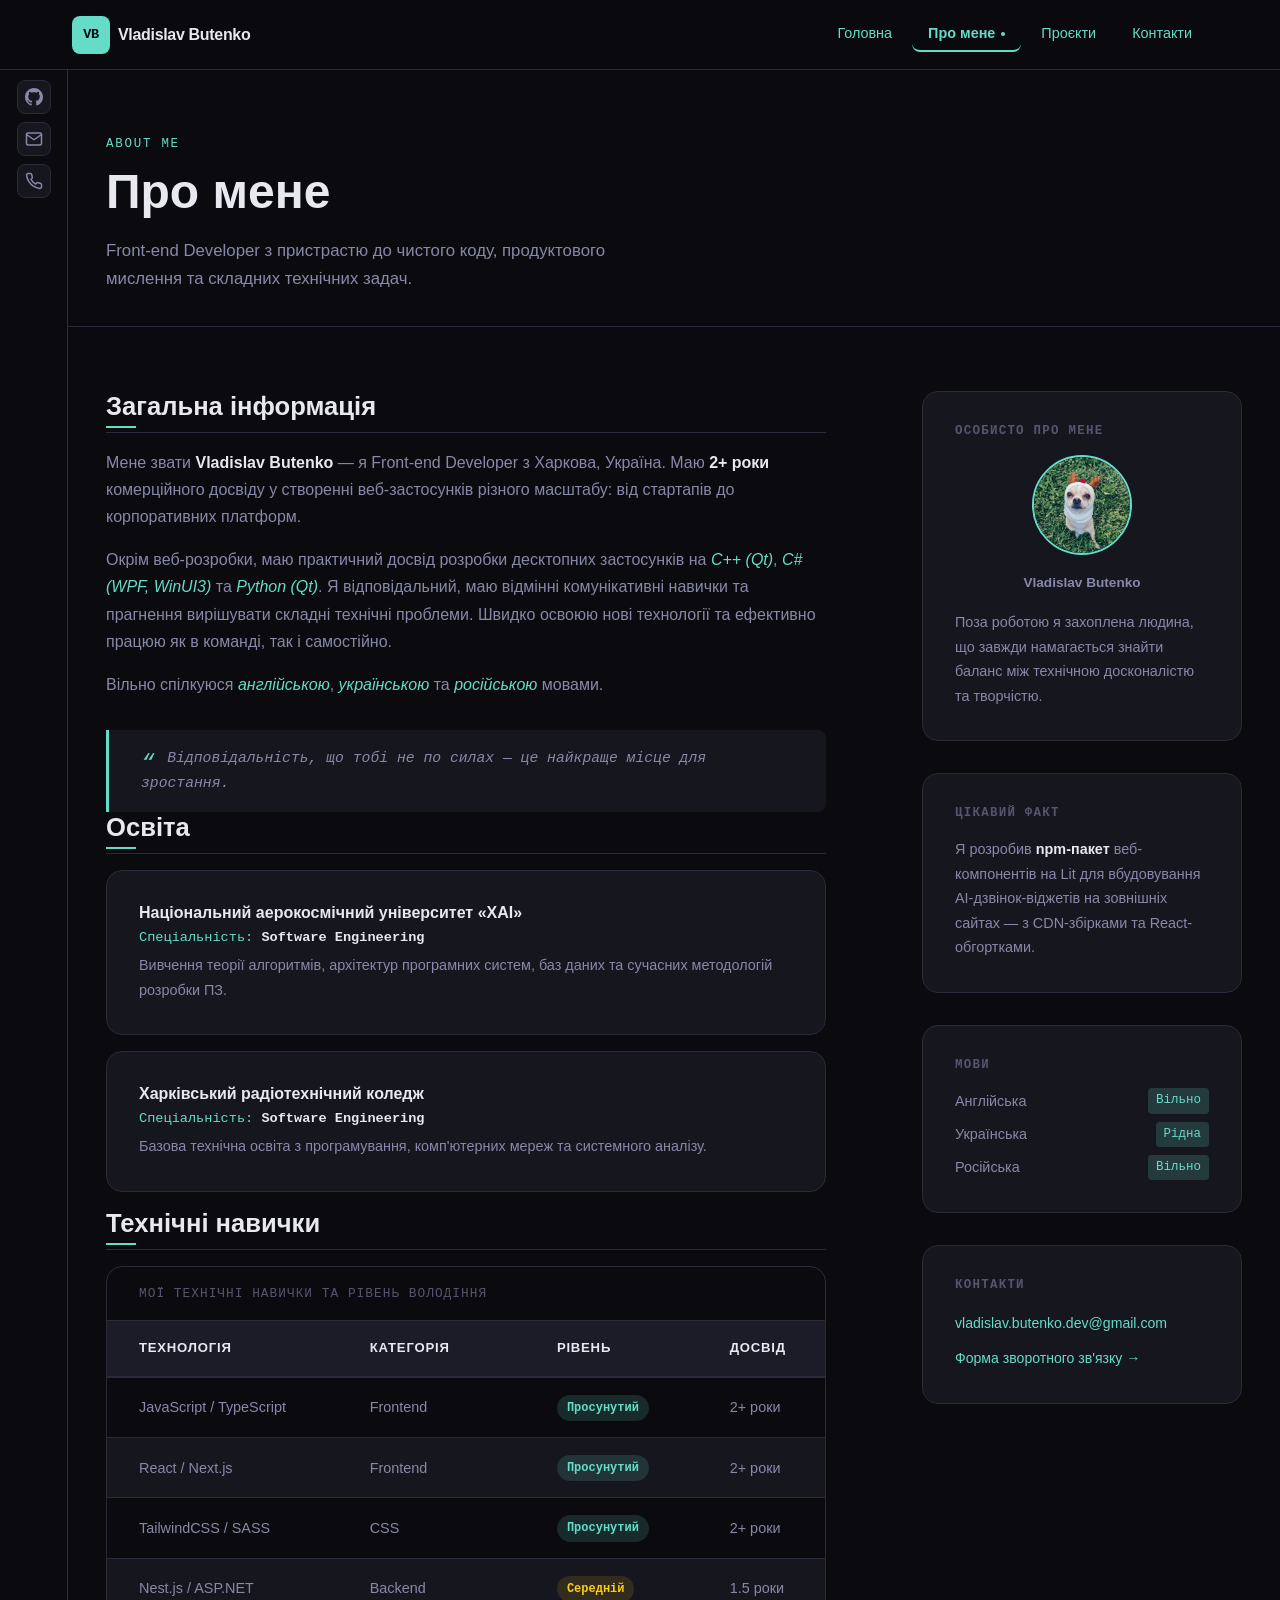
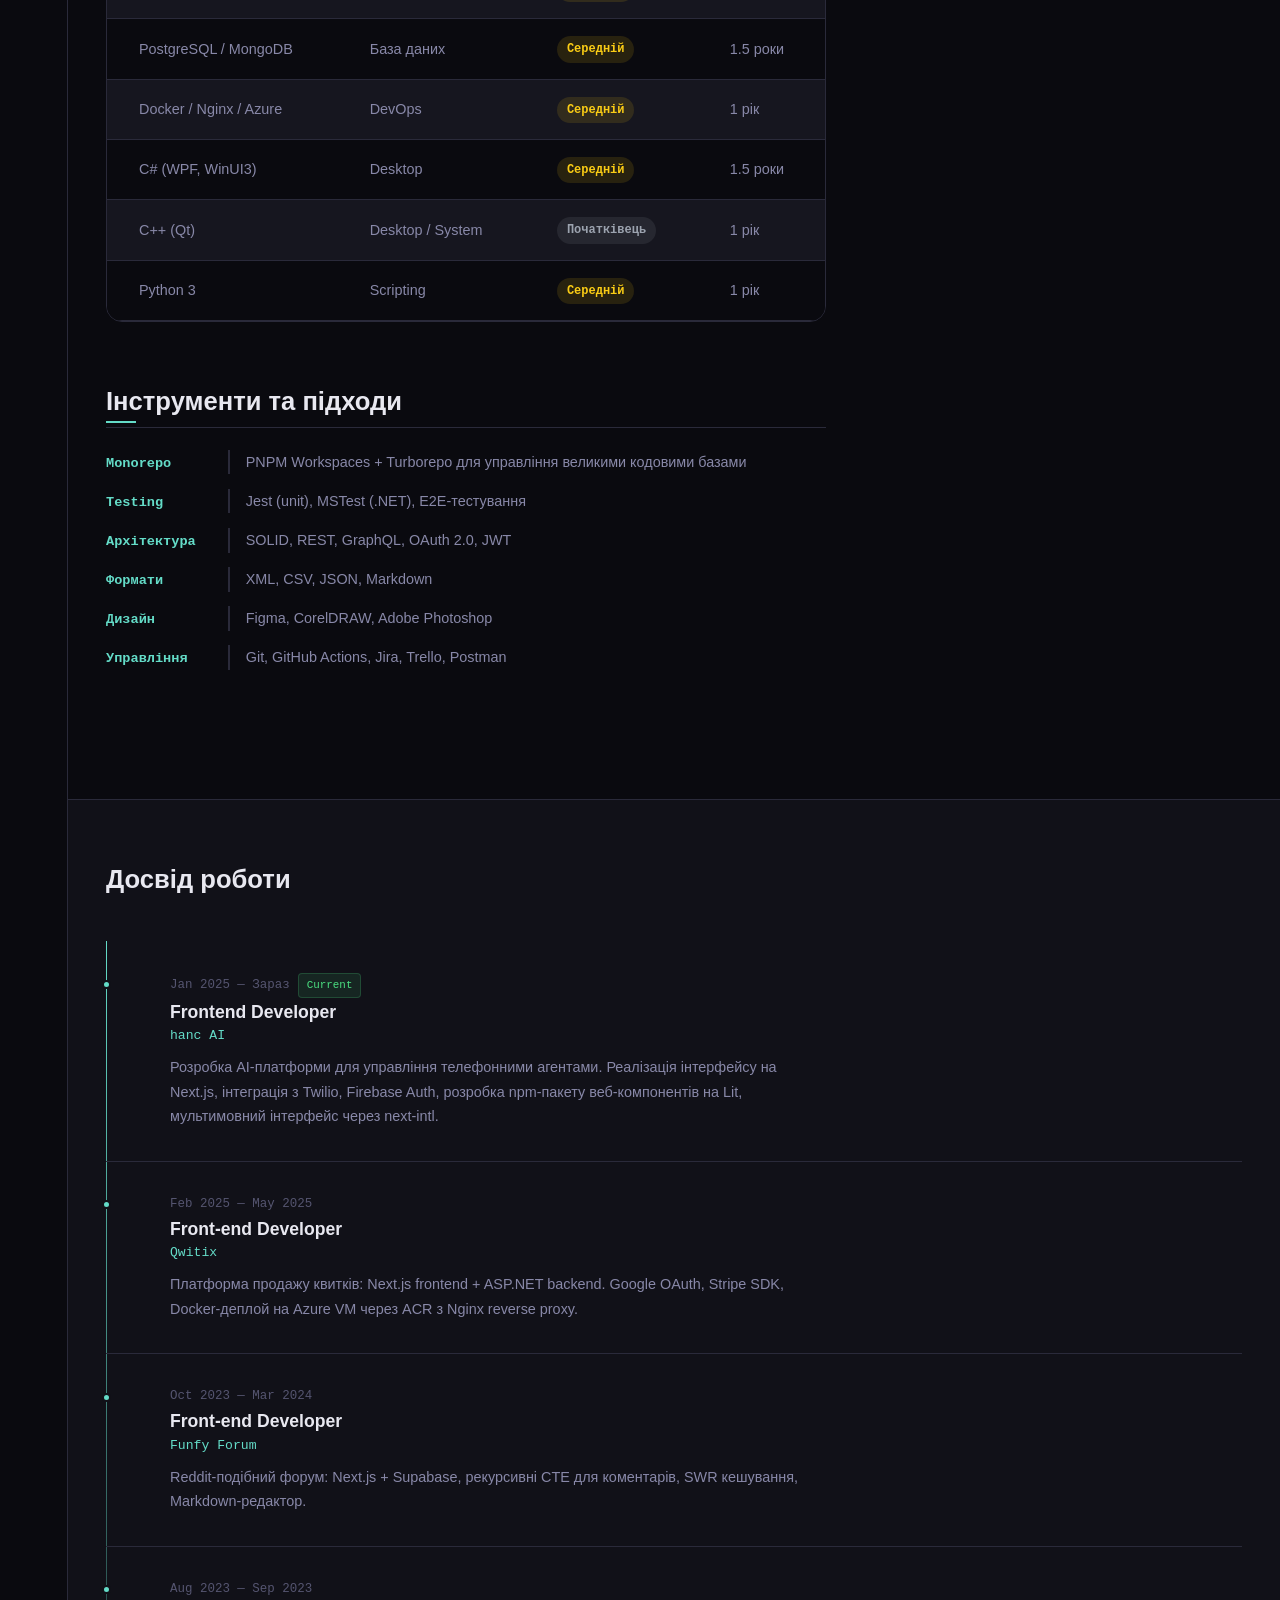
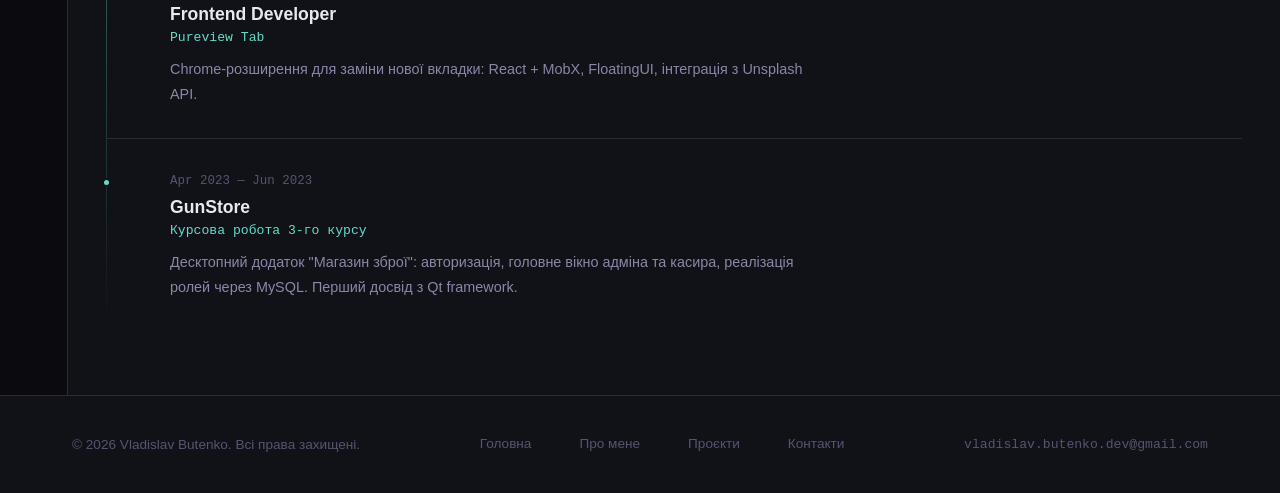
==== commit 80127caa: "feat: add navigation toggle functionality and form submission feedback across multiple pages" ====
--- a/about.html
+++ b/about.html
@@ -511,6 +511,12 @@
     >
 
     <script>
+      document.querySelectorAll(".nav-link").forEach(function (link) {
+        link.addEventListener("click", function () {
+          document.getElementById("menu-toggle").checked = false;
+        });
+      });
+
       var backToTop = document.querySelector(".back-to-top");
       if (backToTop) {
         function toggleBackToTop() {
--- a/styles.css
+++ b/styles.css
@@ -0,0 +1,2108 @@
+/* ===================================================
+   =====    CSS CUSTOM PROPERTIES                =====
+   =================================================== */
+:root {
+  /* Colors */
+  --color-bg: #0a0a0f;
+  --color-bg-2: #111118;
+  --color-bg-card: #16161f;
+  --color-bg-card-2: #1c1c28;
+  --color-border: #2a2a3a;
+  --color-border-light: rgba(100, 220, 200, 0.18);
+
+  --color-primary: #64dcc8;
+  --color-primary-dark: #3ab8a3;
+  --color-primary-glow: rgba(100, 220, 200, 0.18);
+
+  --color-secondary: #a78bfa;
+
+  --color-text: #e8e8f0;
+  --color-text-muted: #8888a8;
+  --color-text-dim: #555570;
+
+  /* Typography */
+  --font-main: "Space Grotesk", Arial, sans-serif;
+  --font-sans: "Space Grotesk", Arial, sans-serif;
+  --font-heading: "Space Grotesk", Arial, sans-serif;
+  --font-mono: "Space Mono", "Courier New", monospace;
+
+  /* Spacing */
+  --spacing-xs: 0.25rem;
+  --spacing-sm: 0.5rem;
+  --spacing-md: 1rem;
+  --spacing-lg: 2rem;
+  --spacing-xl: 4rem;
+  --spacing-2xl: 6rem;
+
+  /* Layout */
+  --container-max: 1200px;
+  --header-h: 70px;
+  --sidebar-w: 250px;
+  --border-radius: 8px;
+  --border-radius-lg: 16px;
+}
+
+/* ===================================================
+   ===== RESET & BASE                            =====
+   =================================================== */
+*,
+*::before,
+*::after {
+  box-sizing: border-box;
+  margin: 0;
+  padding: 0;
+}
+
+html {
+  scroll-behavior: smooth;
+  font-size: 16px;
+}
+
+body {
+  background-color: var(--color-bg);
+  color: var(--color-text);
+  font-family: var(--font-main);
+  font-size: 1rem;
+  line-height: 1.7;
+  -webkit-font-smoothing: antialiased;
+  overflow-x: hidden;
+}
+
+/* ===== Screen reader only ===== */
+.sr-only {
+  position: absolute;
+  width: 1px;
+  height: 1px;
+  padding: 0;
+  margin: -1px;
+  overflow: hidden;
+  clip: rect(0, 0, 0, 0);
+  white-space: nowrap;
+  border-width: 0;
+}
+
+h1,
+h2,
+h3,
+h4,
+h5,
+h6 {
+  font-family: var(--font-heading);
+  font-weight: 700;
+  line-height: 1.2;
+  color: var(--color-text);
+}
+
+h1 {
+  font-size: 3rem;
+}
+h2 {
+  font-size: 1.6rem;
+}
+h3 {
+  font-size: 1.3rem;
+}
+h4 {
+  font-size: 1.1rem;
+  font-weight: 600;
+}
+
+p {
+  margin-bottom: var(--spacing-md);
+  color: var(--color-text-muted);
+}
+
+strong {
+  color: var(--color-text);
+  font-weight: 600;
+}
+em {
+  color: var(--color-primary);
+  font-style: italic;
+}
+
+/* ===== Link styles — LVHA order ===== */
+a:link {
+  color: var(--color-primary);
+  text-decoration: none;
+}
+a:visited {
+  color: var(--color-primary-dark);
+}
+a:hover {
+  color: var(--color-primary);
+  text-decoration: underline;
+}
+a:active {
+  color: #fff;
+}
+a:focus {
+  outline: 2px solid var(--color-primary);
+  outline-offset: 3px;
+  border-radius: 3px;
+}
+
+/* ===================================================
+   =====            PAGE GRID LAYOUT             =====
+   =================================================== */
+
+.page {
+  display: grid;
+  grid-template-areas:
+    "header  header"
+    "sidebar content"
+    "footer  footer";
+  grid-template-columns: 68px 1fr;
+  min-height: 100vh;
+}
+
+.page-header {
+  grid-area: header;
+}
+.page-content {
+  grid-area: content;
+}
+.page-sidebar {
+  grid-area: sidebar;
+}
+.page-footer {
+  grid-area: footer;
+}
+
+.social-nav {
+  align-self: stretch;
+  justify-content: center;
+  padding: 0;
+  background-color: var(--color-bg);
+  border-right: 1px solid var(--color-border);
+  min-height: calc(100vh - var(--header-h));
+}
+
+.social-nav-label {
+  display: none;
+  margin-bottom: var(--spacing-sm);
+  color: var(--color-text-dim);
+  font-size: 0.82rem;
+  font-weight: 600;
+  letter-spacing: 0.08em;
+  text-transform: uppercase;
+  text-align: center;
+}
+
+.social-nav-list {
+  list-style: none;
+  display: flex;
+  justify-content: center;
+  gap: var(--spacing-sm);
+  margin: 0;
+
+  flex-direction: column;
+  align-items: center;
+  position: sticky;
+  top: 64px;
+  width: auto;
+  padding-top: var(--spacing-md);
+  padding-bottom: var(--spacing-md);
+  z-index: 2;
+}
+
+.social-nav-link {
+  width: 34px;
+  height: 34px;
+  border-radius: 8px;
+  display: inline-flex;
+  align-items: center;
+  justify-content: center;
+  border: 1px solid var(--color-border);
+  background-color: var(--color-bg-card);
+  color: var(--color-text-muted);
+}
+
+.social-nav-link:link,
+.social-nav-link:visited {
+  color: var(--color-text-muted);
+}
+
+.social-nav-link:hover {
+  color: var(--color-primary);
+  border-color: var(--color-primary);
+  background-color: var(--color-primary-glow);
+  transform: translateY(-2px);
+  box-shadow: 0 8px 22px rgba(0, 0, 0, 0.22);
+  text-decoration: none;
+}
+
+.social-nav-link:active {
+  transform: translateY(0);
+}
+
+/* ===================================================
+   =====   LAYOUT UTILITIES                      =====
+   =================================================== */
+.container {
+  max-width: var(--container-max);
+  margin-inline: auto;
+  padding-inline: var(--spacing-lg);
+}
+
+.section {
+  padding-block: var(--spacing-xl);
+}
+
+/* ===================================================
+   =====    HEADER & NAVIGATION                  =====
+   =================================================== */
+.site-header {
+  position: fixed;
+  top: 0;
+  left: 0;
+  right: 0;
+  z-index: 100;
+  height: var(--header-h);
+  background-color: rgba(10, 10, 15, 0.85);
+  border-bottom: 1px solid var(--color-border);
+  backdrop-filter: blur(12px);
+  -webkit-backdrop-filter: blur(12px);
+}
+
+.site-header:hover {
+  box-shadow: 0 4px 32px rgba(0, 0, 0, 0.4);
+}
+
+.header-inner {
+  display: flex;
+  align-items: center;
+  justify-content: space-between;
+  height: 100%;
+  max-width: var(--container-max);
+  margin-inline: auto;
+  padding-inline: var(--spacing-lg);
+  gap: var(--spacing-md);
+}
+
+/* ===== Logo ===== */
+.logo {
+  display: flex;
+  align-items: center;
+  gap: var(--spacing-sm);
+  text-decoration: none;
+  color: var(--color-text);
+  font-weight: 700;
+  letter-spacing: -0.02em;
+  flex-shrink: 0;
+}
+
+.logo:link,
+.logo:visited {
+  color: var(--color-text);
+}
+.logo:hover {
+  opacity: 0.8;
+  text-decoration: none;
+}
+.logo:active {
+  opacity: 0.6;
+}
+.logo:focus {
+  outline: 2px solid var(--color-primary);
+  outline-offset: 4px;
+}
+
+.logo-mark {
+  display: flex;
+  align-items: center;
+  justify-content: center;
+  width: 38px;
+  height: 38px;
+  background-color: var(--color-primary);
+  color: var(--color-bg);
+  font-family: var(--font-mono);
+  font-size: 0.85rem;
+  font-weight: 700;
+  border-radius: 8px;
+  flex-shrink: 0;
+}
+
+.logo:hover .logo-mark {
+  transform: rotate(-5deg) scale(1.08);
+  box-shadow: 0 0 20px var(--color-primary-glow);
+}
+
+.logo-text {
+  font-size: 1rem;
+  white-space: nowrap;
+}
+
+.menu-toggle {
+  display: none;
+}
+
+/* ===== Nav list ===== */
+.nav {
+  display: flex;
+  flex-direction: row;
+  align-items: center;
+}
+
+.nav-list {
+  display: flex;
+  align-items: center;
+  list-style: none;
+  position: static;
+  flex-direction: row;
+  background-color: transparent;
+  border: none;
+  padding: 0;
+  gap: var(--spacing-xs);
+  animation: none;
+}
+
+.nav-item {
+  position: relative;
+}
+
+/* Nav links */
+nav ul li a {
+  display: block;
+  padding: var(--spacing-xs) var(--spacing-md);
+  color: var(--color-text-muted);
+  font-size: 0.9rem;
+  font-weight: 500;
+  text-decoration: none;
+  border-radius: var(--border-radius);
+  border-bottom: 2px solid transparent;
+}
+
+nav ul li a:hover {
+  color: var(--color-primary);
+  border-bottom-color: var(--color-primary);
+  background-color: var(--color-primary-glow);
+  text-decoration: none;
+}
+
+nav ul li a:active {
+  color: #fff;
+}
+
+nav ul li a:focus {
+  outline: 2px solid var(--color-primary);
+  outline-offset: 2px;
+}
+
+.nav-current {
+  display: block;
+  padding: var(--spacing-xs) var(--spacing-md);
+  color: var(--color-primary);
+  font-size: 0.9rem;
+  font-weight: 600;
+  border-bottom: 2px solid var(--color-primary);
+  border-radius: var(--border-radius);
+}
+
+/* Pseudo-element active dot */
+.nav-current::after {
+  content: "";
+  display: inline-block;
+  width: 4px;
+  height: 4px;
+  background-color: var(--color-primary);
+  border-radius: 50%;
+  margin-left: 6px;
+  vertical-align: middle;
+}
+
+/* ===================================================
+   =====   HERO SECTION (index.html)             =====
+   =================================================== */
+#hero {
+  padding-top: calc(var(--header-h) + var(--spacing-xl));
+  padding-bottom: var(--spacing-2xl);
+  min-height: 100vh;
+  display: flex;
+  align-items: center;
+  position: relative;
+  overflow: hidden;
+}
+
+/* Background glow decoration */
+#hero::before {
+  content: "";
+  position: absolute;
+  top: -30%;
+  right: -10%;
+  width: 60vw;
+  height: 60vw;
+  background: radial-gradient(
+    circle,
+    rgba(100, 220, 200, 0.06) 0%,
+    transparent 70%
+  );
+  pointer-events: none;
+  z-index: 0;
+}
+
+#hero::after {
+  content: "";
+  position: absolute;
+  bottom: -20%;
+  left: -5%;
+  width: 40vw;
+  height: 40vw;
+  background: radial-gradient(
+    circle,
+    rgba(167, 139, 250, 0.04) 0%,
+    transparent 70%
+  );
+  pointer-events: none;
+  z-index: 0;
+}
+
+.hero-layout {
+  display: grid;
+  grid-template-columns: 1fr 1fr;
+  gap: var(--spacing-2xl);
+  position: relative;
+  z-index: 1;
+  align-items: center;
+  grid-auto-flow: column;
+}
+
+.hero-tag {
+  font-family: var(--font-mono);
+  font-size: 0.8rem;
+  color: var(--color-primary);
+  letter-spacing: 0.14em;
+  text-transform: uppercase;
+  margin-bottom: var(--spacing-md);
+}
+
+.hero-title {
+  font-size: 3rem;
+  font-weight: 700;
+  line-height: 1.1;
+  letter-spacing: -0.03em;
+  margin-bottom: var(--spacing-lg);
+  color: var(--color-text);
+}
+
+.hero-title em {
+  font-style: normal;
+  color: var(--color-primary);
+  position: relative;
+}
+
+/* Pseudo-element animated underline */
+.hero-title em::after {
+  content: "";
+  position: absolute;
+  bottom: 2px;
+  left: 0;
+  width: 0;
+  height: 3px;
+  background-color: var(--color-primary);
+  border-radius: 2px;
+}
+
+.hero-title strong {
+  color: var(--color-text);
+}
+
+.hero-description {
+  font-size: 1.1rem;
+  color: var(--color-text-muted);
+  max-width: 520px;
+  margin-bottom: var(--spacing-lg);
+}
+
+.hero-actions {
+  display: flex;
+  flex-wrap: wrap;
+  gap: var(--spacing-md);
+  margin-bottom: var(--spacing-lg);
+}
+
+/* Hero stack tags */
+.hero-stack {
+  display: flex;
+  flex-wrap: wrap;
+  gap: var(--spacing-sm);
+  list-style: none;
+  margin-top: var(--spacing-md);
+}
+
+.hero-stack > li {
+  font-family: var(--font-mono);
+  font-size: 0.75rem;
+  color: var(--color-text-dim);
+  padding: 4px 10px;
+  border: 1px solid var(--color-border);
+  border-radius: 100px;
+}
+
+.hero-stack > li:hover {
+  border-color: var(--color-primary);
+  color: var(--color-primary);
+  transform: translateY(-2px);
+}
+
+/* ===== Avatar ===== */
+.hero-visual {
+  display: flex;
+  flex-direction: column;
+  align-items: flex-end;
+  gap: var(--spacing-md);
+  justify-self: center;
+}
+
+.avatar-wrapper {
+  position: relative;
+  display: inline-block;
+}
+
+.avatar-img {
+  width: 300px;
+  height: 320px;
+  object-fit: cover;
+  border-radius: var(--border-radius-lg);
+  border: 2px solid var(--color-border);
+}
+
+.avatar-img:hover {
+  transform: translateY(-8px) scale(1.02);
+  box-shadow: 0 32px 64px rgba(100, 220, 200, 0.15);
+}
+
+/* Decorative ring — position: absolute */
+.avatar-ring {
+  position: absolute;
+  top: -8px;
+  left: -8px;
+  right: -8px;
+  bottom: -8px;
+  border: 2px solid var(--color-primary);
+  border-radius: calc(var(--border-radius-lg) + 8px);
+  opacity: 0;
+  z-index: -1;
+}
+
+.avatar-wrapper:hover .avatar-ring {
+  opacity: 0.5;
+}
+
+.hero-badge {
+  display: flex;
+  align-items: center;
+  gap: var(--spacing-sm);
+  font-size: 0.82rem;
+  color: var(--color-text-muted);
+  background-color: var(--color-bg-card);
+  border: 1px solid var(--color-border);
+  border-radius: 100px;
+  padding: 6px 14px;
+  font-family: var(--font-mono);
+}
+
+.badge-dot {
+  width: 8px;
+  height: 8px;
+  background-color: #4ade80;
+  border-radius: 50%;
+  flex-shrink: 0;
+}
+
+/* ===================================================
+   =====    BUTTONS                              =====
+   =================================================== */
+.btn {
+  display: inline-block;
+  padding: 0.7rem 1.6rem;
+  font-size: 0.9rem;
+  font-weight: 600;
+  font-family: var(--font-main);
+  border-radius: var(--border-radius);
+  cursor: pointer;
+  text-decoration: none;
+  border: 2px solid transparent;
+  position: relative;
+  overflow: hidden;
+}
+
+/* Ripple pseudo-element on button */
+.btn::after {
+  content: "";
+  position: absolute;
+  inset: 0;
+  background: rgba(255, 255, 255, 0.08);
+  opacity: 0;
+  border-radius: inherit;
+}
+
+.btn:hover {
+  transform: translateY(-3px);
+  text-decoration: none;
+}
+.btn:hover::after {
+  opacity: 1;
+}
+.btn:active {
+  transform: translateY(0);
+}
+.btn:focus {
+  outline: 2px solid var(--color-primary);
+  outline-offset: 3px;
+}
+
+.btn-primary {
+  background-color: var(--color-primary);
+  color: var(--color-bg);
+}
+
+.btn-primary:link,
+.btn-primary:visited {
+  color: var(--color-bg);
+}
+
+.btn-primary:hover {
+  background-color: #fff;
+  color: var(--color-bg);
+  box-shadow: 0 10px 28px var(--color-primary-glow);
+}
+
+.btn-outline {
+  background-color: transparent;
+  color: var(--color-text);
+  border-color: var(--color-border);
+}
+
+.btn-outline:link,
+.btn-outline:visited {
+  color: var(--color-text);
+}
+
+.btn-outline:hover {
+  border-color: var(--color-primary);
+  color: var(--color-primary);
+  background-color: var(--color-primary-glow);
+  box-shadow: 0 6px 20px var(--color-primary-glow);
+}
+
+.btn-sent {
+  background-color: #4ade80;
+  cursor: not-allowed;
+  transform: none !important;
+}
+
+/* ===================================================
+   =====   SECTION HEADERS                       =====
+   =================================================== */
+.section-header {
+  display: flex;
+  align-items: baseline;
+  justify-content: space-between;
+  gap: var(--spacing-md);
+  margin-bottom: var(--spacing-xl);
+}
+
+.section-title {
+  position: relative;
+  display: inline-block;
+  padding-bottom: var(--spacing-sm);
+}
+
+/* Pseudo-element decorative line */
+.section-title::after {
+  content: "";
+  display: block;
+  width: 0;
+  height: 3px;
+  background-color: var(--color-primary);
+  border-radius: 2px;
+  margin-top: var(--spacing-xs);
+}
+
+.section-link {
+  font-family: var(--font-mono);
+  font-size: 0.82rem;
+  color: var(--color-primary);
+  white-space: nowrap;
+}
+
+.section-link:hover {
+  letter-spacing: 0.05em;
+  text-decoration: none;
+  opacity: 0.8;
+}
+
+/* ===================================================
+   =====     ABOUT PREVIEW SECTION               =====
+   =================================================== */
+.section-about-preview {
+  background-color: var(--color-bg-2);
+  border-top: 1px solid var(--color-border);
+  border-bottom: 1px solid var(--color-border);
+}
+
+.about-preview-grid {
+  display: grid;
+  grid-template-columns: 2fr 1fr;
+  gap: var(--spacing-xl);
+}
+
+.about-preview-text p {
+  color: var(--color-text-muted);
+}
+
+.home-quote {
+  border-left: 3px solid var(--color-primary);
+  padding: var(--spacing-md) var(--spacing-lg);
+  margin-top: var(--spacing-lg);
+  background-color: var(--color-bg-card);
+  border-radius: 0 var(--border-radius) var(--border-radius) 0;
+  overflow: hidden;
+}
+
+.home-quote:hover {
+  border-color: var(--color-secondary);
+  transform: translateX(4px);
+}
+
+.home-quote p {
+  font-family: var(--font-mono);
+  font-size: 0.9rem;
+  color: var(--color-text-muted);
+  font-style: italic;
+  margin: 0;
+}
+
+/* Pseudo-element quotes */
+.home-quote p::before {
+  content: "\201C";
+  color: var(--color-primary);
+  font-size: 1.5rem;
+  line-height: 0;
+  vertical-align: -0.35em;
+  margin-right: 4px;
+}
+.home-quote p::after {
+  content: "\201D";
+  color: var(--color-primary);
+  font-size: 1.5rem;
+  line-height: 0;
+  vertical-align: -0.35em;
+  margin-left: 4px;
+}
+
+/* Skills list aside */
+.about-preview-aside h3 {
+  font-size: 0.8rem;
+  text-transform: uppercase;
+  letter-spacing: 0.1em;
+  color: var(--color-text-dim);
+  margin-bottom: var(--spacing-md);
+  font-family: var(--font-mono);
+}
+
+.skills-list {
+  list-style: none;
+  display: flex;
+  flex-direction: column;
+  gap: var(--spacing-sm);
+}
+
+.skills-list li {
+  display: flex;
+  align-items: center;
+  gap: var(--spacing-sm);
+  font-size: 0.95rem;
+  color: var(--color-text-muted);
+  padding: var(--spacing-sm) var(--spacing-md);
+  background-color: var(--color-bg-card);
+  border: 1px solid var(--color-border);
+  border-radius: var(--border-radius);
+}
+
+.skills-list li:hover {
+  border-color: var(--color-primary);
+  color: var(--color-text);
+  transform: translateX(4px);
+}
+
+/* Pseudo-element bullet */
+.skills-list li::before {
+  content: "▸";
+  color: var(--color-primary);
+  font-size: 0.8rem;
+  flex-shrink: 0;
+}
+
+/* ===================================================
+   =====     PROJECT CARDS                       =====
+   =================================================== */
+
+.featured-grid,
+.projects-grid {
+  display: grid;
+  grid-template-columns: repeat(3, 1fr);
+  gap: var(--spacing-lg);
+  margin-top: var(--spacing-lg);
+}
+
+.project-card {
+  background-color: var(--color-bg-card);
+  border: 1px solid var(--color-border);
+  border-radius: var(--border-radius-lg);
+  padding: var(--spacing-lg);
+  display: flex;
+  flex-direction: column;
+  gap: var(--spacing-md);
+  overflow: hidden;
+  position: relative;
+}
+
+.project-card:hover {
+  transform: translateY(-8px);
+  box-shadow:
+    0 20px 48px rgba(0, 0, 0, 0.35),
+    0 0 0 1px var(--color-border-light);
+  border-color: var(--color-border-light);
+}
+
+.project-card::before {
+  content: "";
+  position: absolute;
+  top: 0;
+  left: 0;
+  right: 0;
+  height: 2px;
+  background: linear-gradient(
+    90deg,
+    transparent,
+    var(--color-primary),
+    transparent
+  );
+  opacity: 0;
+}
+
+.project-card:hover::before {
+  opacity: 1;
+}
+
+.project-card--featured {
+  border-color: var(--color-border-light);
+}
+
+.card-tag {
+  font-family: var(--font-mono);
+  font-size: 0.72rem;
+  color: var(--color-primary);
+  text-transform: uppercase;
+  letter-spacing: 0.08em;
+}
+
+.card-title {
+  display: flex;
+  align-items: center;
+  flex-wrap: wrap;
+  gap: var(--spacing-xs);
+  font-size: 1.25rem;
+  font-weight: 700;
+  color: var(--color-text);
+}
+
+.project-card:hover .card-title {
+  color: var(--color-primary);
+}
+
+.card-description {
+  font-size: 0.9rem;
+  color: var(--color-text-muted);
+  flex: 1;
+  margin: 0;
+}
+
+.card-stack {
+  display: flex;
+  flex-wrap: wrap;
+  gap: var(--spacing-xs);
+  list-style: none;
+  margin-top: auto;
+}
+
+.card-stack li {
+  font-family: var(--font-mono);
+  font-size: 0.7rem;
+  color: var(--color-text-dim);
+  background-color: var(--color-bg-card-2);
+  border: 1px solid var(--color-border);
+  padding: 3px 8px;
+  border-radius: 4px;
+}
+
+.card-stack li:hover {
+  border-color: var(--color-primary);
+  color: var(--color-primary);
+}
+
+/* Card media placeholder */
+.card-media {
+  margin: 0;
+  border-radius: var(--border-radius);
+  overflow: hidden;
+}
+
+.card-media-placeholder {
+  width: 100%;
+  height: 120px;
+  background-color: var(--color-bg-card-2);
+  border: 1px solid var(--color-border);
+  border-radius: var(--border-radius);
+  display: flex;
+  align-items: center;
+  justify-content: center;
+}
+
+.project-card:hover .card-media-placeholder {
+  background-color: var(--color-bg);
+}
+
+.card-media-image {
+  width: 100%;
+  height: 120px;
+  object-fit: cover;
+  object-position: center;
+  display: block;
+  background-color: var(--color-bg-card-2);
+  border-radius: var(--border-radius);
+  border: 1px solid var(--color-border);
+}
+
+.media-icon {
+  font-family: var(--font-mono);
+  font-size: 1.5rem;
+  color: var(--color-primary);
+  opacity: 0.5;
+}
+
+.project-card:hover .media-icon {
+  opacity: 0.9;
+  transform: scale(1.1);
+}
+
+.card-media figcaption {
+  font-size: 0.75rem;
+  color: var(--color-text-dim);
+  margin-top: var(--spacing-xs);
+  font-family: var(--font-mono);
+}
+
+.card-media-placeholder--cpp .media-icon {
+  color: #0057b8;
+  opacity: 0.8;
+  font-size: 1.25rem;
+  font-weight: 700;
+}
+
+/* GitHub / external link inside card title */
+.project-full-title .project-gh-link,
+.card-title .project-gh-link {
+  display: inline-flex;
+  align-items: center;
+  color: var(--color-text-dim);
+  text-decoration: none;
+}
+
+.project-full-title .project-gh-link:hover,
+.card-title .project-gh-link:hover {
+  color: var(--color-primary);
+  transform: translateY(-2px);
+  text-decoration: none;
+}
+
+/* ===================================================
+   =====    CTA SECTION                          =====
+   =================================================== */
+.section-cta {
+  background-color: var(--color-bg-2);
+  border-top: 1px solid var(--color-border);
+}
+
+.cta-box {
+  text-align: center;
+  max-width: 560px;
+  margin-inline: auto;
+}
+
+.cta-box h2 {
+  margin-bottom: var(--spacing-md);
+}
+
+.cta-box p {
+  font-size: 1rem;
+  margin-bottom: var(--spacing-lg);
+}
+
+/* ===================================================
+   =====   PAGE HERO (inner pages)              =====
+   =================================================== */
+.page-hero {
+  padding-top: calc(var(--header-h) + var(--spacing-xl));
+  padding-bottom: var(--spacing-lg);
+  border-bottom: 1px solid var(--color-border);
+}
+
+.page-hero-tag {
+  font-family: var(--font-mono);
+  font-size: 0.78rem;
+  text-transform: uppercase;
+  letter-spacing: 0.14em;
+  color: var(--color-primary);
+  margin-bottom: var(--spacing-sm);
+}
+
+.page-hero-title {
+  font-size: 3rem;
+  margin-bottom: var(--spacing-md);
+}
+
+.page-hero-description {
+  font-size: 1.05rem;
+  color: var(--color-text-muted);
+  max-width: 540px;
+  margin: 0;
+}
+
+/* ===================================================
+   =====    ABOUT PAGE LAYOUT                    =====
+   =================================================== */
+.about-layout {
+  display: grid;
+  grid-template-columns: 1fr 320px;
+  gap: var(--spacing-2xl);
+}
+
+.about-main,
+.table-wrapper {
+  min-width: 0;
+}
+
+.about-main h2 {
+  margin-bottom: var(--spacing-md);
+  padding-bottom: var(--spacing-xs);
+  border-bottom: 1px solid var(--color-border);
+  position: relative;
+}
+
+.about-main h2::after {
+  content: "";
+  display: block;
+  width: 30px;
+  height: 2px;
+  background-color: var(--color-primary);
+  margin-top: var(--spacing-xs);
+}
+
+.about-bio p {
+  color: var(--color-text-muted);
+}
+
+.about-quote {
+  border-left: 3px solid var(--color-primary);
+  padding: var(--spacing-md) var(--spacing-lg);
+  margin-top: var(--spacing-lg);
+  background-color: var(--color-bg-card);
+  border-radius: 0 var(--border-radius) var(--border-radius) 0;
+}
+
+.about-quote:hover {
+  border-color: var(--color-secondary);
+  transform: translateX(4px);
+}
+
+.about-quote p {
+  font-family: var(--font-mono);
+  font-size: 0.92rem;
+  color: var(--color-text-muted);
+  font-style: italic;
+  margin: 0;
+}
+
+.about-quote p::before {
+  content: "\201C";
+  color: var(--color-primary);
+  font-size: 1.4rem;
+  line-height: 0;
+  vertical-align: -0.3em;
+  margin-right: 4px;
+}
+
+/* Education items */
+.edu-item {
+  padding: var(--spacing-lg);
+  background-color: var(--color-bg-card);
+  border: 1px solid var(--color-border);
+  border-radius: var(--border-radius-lg);
+  margin-bottom: var(--spacing-md);
+}
+
+.edu-item:hover {
+  border-color: var(--color-border-light);
+  transform: translateX(6px);
+  box-shadow: 0 8px 24px rgba(0, 0, 0, 0.2);
+}
+
+.edu-item h3 {
+  font-size: 1rem;
+  color: var(--color-text);
+  margin-bottom: var(--spacing-xs);
+}
+
+.edu-meta {
+  font-size: 0.85rem;
+  color: var(--color-primary);
+  font-family: var(--font-mono);
+  margin-bottom: var(--spacing-xs);
+}
+
+.edu-item p:last-child {
+  font-size: 0.9rem;
+  color: var(--color-text-muted);
+  margin: 0;
+}
+
+/* ===================================================
+   ===== TABLE                                   =====
+   =================================================== */
+.table-wrapper {
+  overflow-x: auto;
+  border-radius: var(--border-radius-lg);
+  border: 1px solid var(--color-border);
+  margin-bottom: var(--spacing-xl);
+  max-width: 100%;
+  -webkit-overflow-scrolling: touch;
+}
+
+.skills-table {
+  width: max-content;
+  min-width: 100%;
+  border-collapse: collapse;
+  font-size: 0.9rem;
+}
+
+.skills-table caption {
+  caption-side: top;
+  text-align: left;
+  padding: var(--spacing-md) var(--spacing-lg);
+  font-size: 0.8rem;
+  font-family: var(--font-mono);
+  color: var(--color-text-dim);
+  text-transform: uppercase;
+  letter-spacing: 0.08em;
+  border-bottom: 1px solid var(--color-border);
+}
+
+.skills-table thead th {
+  background-color: var(--color-bg-card-2);
+  color: var(--color-text);
+  font-weight: 600;
+  text-align: left;
+  padding: var(--spacing-md) var(--spacing-lg);
+  border-bottom: 2px solid var(--color-border);
+  font-size: 0.82rem;
+  text-transform: uppercase;
+  letter-spacing: 0.06em;
+}
+
+.skills-table tbody td {
+  padding: var(--spacing-md) var(--spacing-lg);
+  color: var(--color-text-muted);
+  border-bottom: 1px solid var(--color-border);
+  vertical-align: middle;
+}
+
+.skills-table tbody tr:nth-child(even) {
+  background-color: var(--color-bg-card);
+}
+.skills-table tbody tr:nth-child(odd) {
+  background-color: var(--color-bg);
+}
+
+.skills-table tbody tr:hover {
+  background-color: var(--color-primary-glow);
+}
+.skills-table tbody tr:hover td {
+  color: var(--color-text);
+}
+
+.skills-table th,
+.skills-table td {
+  white-space: nowrap;
+}
+
+.level-badge {
+  display: inline-block;
+  padding: 3px 10px;
+  border-radius: 100px;
+  font-size: 0.75rem;
+  font-family: var(--font-mono);
+  font-weight: 600;
+}
+
+.level-advanced {
+  background-color: rgba(100, 220, 200, 0.15);
+  color: var(--color-primary);
+}
+.level-intermediate {
+  background-color: rgba(250, 204, 21, 0.12);
+  color: #facc15;
+}
+.level-beginner {
+  background-color: rgba(156, 163, 175, 0.12);
+  color: #9ca3af;
+}
+
+/* ===================================================
+   ===== 17. DESCRIPTION LIST                    =====
+   =================================================== */
+.terms-list {
+  display: grid;
+  gap: var(--spacing-sm);
+  margin-bottom: var(--spacing-xl);
+  grid-template-columns: auto 1fr;
+  align-items: baseline;
+  column-gap: var(--spacing-lg);
+}
+
+.terms-list dt {
+  font-family: var(--font-mono);
+  font-size: 0.85rem;
+  color: var(--color-primary);
+  font-weight: 600;
+  margin-top: var(--spacing-sm);
+}
+
+.terms-list dd {
+  color: var(--color-text-muted);
+  font-size: 0.9rem;
+  padding-left: var(--spacing-md);
+  border-left: 2px solid var(--color-border);
+  margin: 0;
+}
+
+.terms-list dd:hover {
+  border-color: var(--color-primary);
+}
+
+/* ===================================================
+   ===== SIDEBAR CARDS                           =====
+   =================================================== */
+.about-sidebar {
+  display: flex;
+  flex-direction: column;
+  gap: var(--spacing-lg);
+}
+
+.sidebar-card {
+  background-color: var(--color-bg-card);
+  border: 1px solid var(--color-border);
+  border-radius: var(--border-radius-lg);
+  padding: var(--spacing-lg);
+}
+
+.sidebar-card:hover {
+  border-color: var(--color-border-light);
+  transform: translateY(-2px);
+}
+
+.sidebar-card h3 {
+  font-size: 0.78rem;
+  text-transform: uppercase;
+  letter-spacing: 0.1em;
+  color: var(--color-text-dim);
+  font-family: var(--font-mono);
+  margin-bottom: var(--spacing-md);
+}
+
+.sidebar-card p {
+  font-size: 0.9rem;
+  color: var(--color-text-muted);
+  margin: 0;
+}
+
+.sidebar-avatar {
+  text-align: center;
+  margin-bottom: var(--spacing-md);
+}
+
+.sidebar-avatar img {
+  width: 100px;
+  height: 100px;
+  object-fit: cover;
+  border-radius: 50%;
+  border: 2px solid var(--color-primary);
+  margin-inline: auto;
+  margin-bottom: var(--spacing-sm);
+}
+
+.sidebar-avatar img:hover {
+  transform: scale(1.08);
+  box-shadow: 0 12px 32px var(--color-primary-glow);
+}
+
+.sidebar-avatar figcaption {
+  font-size: 0.85rem;
+  color: var(--color-text-muted);
+  font-weight: 600;
+}
+
+/* Language list */
+.lang-list {
+  list-style: none;
+  display: flex;
+  flex-direction: column;
+  gap: var(--spacing-sm);
+}
+
+.lang-list li {
+  display: flex;
+  justify-content: space-between;
+  align-items: center;
+  font-size: 0.9rem;
+}
+
+.lang-name {
+  color: var(--color-text-muted);
+}
+.lang-level {
+  font-family: var(--font-mono);
+  font-size: 0.78rem;
+  color: var(--color-primary);
+  background-color: var(--color-primary-glow);
+  padding: 2px 8px;
+  border-radius: 4px;
+}
+
+/* Quick contacts */
+.contact-quick {
+  list-style: none;
+  display: flex;
+  flex-direction: column;
+  gap: var(--spacing-sm);
+}
+
+.contact-quick li a {
+  font-size: 0.88rem;
+  word-break: break-all;
+}
+
+/* ===================================================
+   ===== EXPERIENCE TIMELINE                     =====
+   =================================================== */
+.section-experience {
+  background-color: var(--color-bg-2);
+  border-top: 1px solid var(--color-border);
+}
+
+.experience-list {
+  list-style: none;
+  display: flex;
+  flex-direction: column;
+  gap: 0;
+  position: relative;
+  margin-top: var(--spacing-lg);
+}
+
+.experience-list::before {
+  content: "";
+  position: absolute;
+  left: 0;
+  top: 0;
+  bottom: 0;
+  width: 1px;
+  background: linear-gradient(to bottom, var(--color-primary), transparent);
+}
+
+.exp-item {
+  padding: var(--spacing-lg) 0 var(--spacing-lg) var(--spacing-xl);
+  border-bottom: 1px solid var(--color-border);
+  position: relative;
+}
+
+.exp-item:hover {
+  transform: translateX(4px);
+}
+.exp-item:last-child {
+  border-bottom: none;
+}
+
+.exp-item::before {
+  content: "";
+  position: absolute;
+  left: -4px;
+  top: calc(var(--spacing-lg) + 0.4rem);
+  width: 9px;
+  height: 9px;
+  background-color: var(--color-primary);
+  border-radius: 50%;
+  border: 2px solid var(--color-bg-2);
+}
+
+.exp-item:hover::before {
+  box-shadow: 0 0 10px var(--color-primary);
+  transform: scale(1.4);
+}
+
+.exp-meta {
+  display: flex;
+  align-items: center;
+  gap: var(--spacing-sm);
+  margin-bottom: var(--spacing-xs);
+}
+
+.exp-date {
+  font-family: var(--font-mono);
+  font-size: 0.78rem;
+  color: var(--color-text-dim);
+}
+
+.exp-badge {
+  font-family: var(--font-mono);
+  font-size: 0.68rem;
+  color: #4ade80;
+  background-color: rgba(74, 222, 128, 0.1);
+  padding: 2px 8px;
+  border-radius: 4px;
+  border: 1px solid rgba(74, 222, 128, 0.2);
+}
+
+.exp-title {
+  font-size: 1.1rem;
+  font-weight: 700;
+  color: var(--color-text);
+  margin-bottom: 2px;
+}
+
+.exp-company {
+  font-family: var(--font-mono);
+  font-size: 0.82rem;
+  color: var(--color-primary);
+  margin-bottom: var(--spacing-sm);
+}
+
+.exp-desc {
+  font-size: 0.9rem;
+  color: var(--color-text-muted);
+  max-width: 640px;
+  margin: 0;
+}
+
+/* ===================================================
+   =====  PROJECTS PAGE                          =====
+   =================================================== */
+.project-full {
+  background-color: var(--color-bg-card);
+  border: 1px solid var(--color-border);
+  border-radius: var(--border-radius-lg);
+  padding: var(--spacing-xl);
+  margin-bottom: var(--spacing-xl);
+  position: relative;
+  overflow: hidden;
+}
+
+.project-full::before {
+  content: "";
+  position: absolute;
+  top: 0;
+  left: -100%;
+  width: 100%;
+  height: 2px;
+  background: linear-gradient(
+    90deg,
+    transparent,
+    var(--color-primary),
+    var(--color-secondary),
+    transparent
+  );
+}
+
+.project-full:hover::before {
+  left: 100%;
+}
+
+.project-full:hover {
+  border-color: var(--color-border-light);
+  box-shadow: 0 16px 48px rgba(0, 0, 0, 0.25);
+}
+
+.project-full-header {
+  display: flex;
+  justify-content: space-between;
+  align-items: flex-start;
+  flex-wrap: wrap;
+  gap: var(--spacing-md);
+  margin-bottom: var(--spacing-lg);
+  padding-bottom: var(--spacing-lg);
+  border-bottom: 1px solid var(--color-border);
+}
+
+.project-full-tag {
+  font-family: var(--font-mono);
+  font-size: 0.72rem;
+  color: var(--color-primary);
+  text-transform: uppercase;
+  letter-spacing: 0.1em;
+  display: block;
+  margin-bottom: var(--spacing-xs);
+}
+
+.project-full-title {
+  font-size: 1.6rem;
+  font-weight: 700;
+  margin-bottom: var(--spacing-xs);
+  display: flex;
+  align-items: center;
+  gap: var(--spacing-sm);
+  flex-wrap: wrap;
+}
+
+.project-full-role {
+  font-size: 0.85rem;
+  color: var(--color-text-dim);
+  font-family: var(--font-mono);
+}
+
+.project-status {
+  display: inline-flex;
+  align-items: center;
+  gap: 6px;
+  font-family: var(--font-mono);
+  font-size: 0.75rem;
+  padding: 5px 12px;
+  border-radius: 100px;
+  flex-shrink: 0;
+}
+
+.project-status--active {
+  color: #4ade80;
+  background-color: rgba(74, 222, 128, 0.1);
+  border: 1px solid rgba(74, 222, 128, 0.2);
+}
+
+.project-status--active::before {
+  content: "";
+  width: 6px;
+  height: 6px;
+  background-color: #4ade80;
+  border-radius: 50%;
+}
+
+.project-full-layout {
+  display: grid;
+  grid-template-columns: 1fr 280px;
+  gap: var(--spacing-xl);
+}
+
+.project-full-main h4 {
+  font-size: 0.8rem;
+  text-transform: uppercase;
+  letter-spacing: 0.1em;
+  color: var(--color-text-dim);
+  font-family: var(--font-mono);
+  margin-bottom: var(--spacing-sm);
+  margin-top: var(--spacing-lg);
+}
+
+.project-full-main h4:first-child {
+  margin-top: 0;
+}
+
+.project-full-main p {
+  font-size: 0.95rem;
+  color: var(--color-text-muted);
+}
+
+.project-tasks {
+  list-style: none;
+  display: flex;
+  flex-direction: column;
+  gap: var(--spacing-xs);
+}
+
+.project-tasks li {
+  font-size: 0.9rem;
+  color: var(--color-text-muted);
+  padding-left: var(--spacing-md);
+  position: relative;
+}
+
+.project-tasks li:hover {
+  color: var(--color-text);
+  transform: translateX(4px);
+}
+
+.project-tasks li::before {
+  content: "→";
+  position: absolute;
+  left: 0;
+  color: var(--color-primary);
+  font-size: 0.85rem;
+}
+
+.project-tasks li:hover::before {
+  transform: translateX(3px);
+}
+
+.tech-stack-card {
+  background-color: var(--color-bg-card-2);
+  border: 1px solid var(--color-border);
+  border-radius: var(--border-radius-lg);
+  padding: var(--spacing-lg);
+}
+
+.tech-stack-card h4 {
+  font-size: 0.78rem;
+  text-transform: uppercase;
+  letter-spacing: 0.1em;
+  color: var(--color-text-dim);
+  font-family: var(--font-mono);
+  margin-bottom: var(--spacing-md);
+}
+
+.tech-stack-list {
+  list-style: none;
+  display: flex;
+  flex-wrap: wrap;
+  gap: var(--spacing-xs);
+}
+
+.tech-stack-list li {
+  font-family: var(--font-mono);
+  font-size: 0.75rem;
+  color: var(--color-primary);
+  background-color: var(--color-primary-glow);
+  border: 1px solid var(--color-border-light);
+  padding: 4px 10px;
+  border-radius: 6px;
+}
+
+.tech-stack-list li:hover {
+  background-color: var(--color-primary);
+  color: var(--color-bg);
+  transform: translateY(-2px);
+}
+
+.section-personal {
+  background-color: var(--color-bg-2);
+  border-top: 1px solid var(--color-border);
+}
+
+/* Demo video */
+.section-media {
+  border-top: 1px solid var(--color-border);
+}
+
+.media-figure {
+  border: 1px solid var(--color-border);
+  border-radius: var(--border-radius-lg);
+  overflow: hidden;
+  background-color: var(--color-bg-card);
+}
+
+.demo-video {
+  display: block;
+  background-color: var(--color-bg-card-2);
+  min-height: 200px;
+}
+
+.media-figure figcaption {
+  padding: var(--spacing-md) var(--spacing-lg);
+  font-size: 0.82rem;
+  font-family: var(--font-mono);
+  color: var(--color-text-dim);
+  border-top: 1px solid var(--color-border);
+}
+
+/* ===================================================
+   =====    CONTACTS PAGE                        =====
+   =================================================== */
+.contacts-layout {
+  display: grid;
+  grid-template-columns: 1fr 1fr;
+  gap: var(--spacing-2xl);
+}
+
+.contacts-info h2 {
+  margin-bottom: var(--spacing-lg);
+}
+
+.contact-methods {
+  list-style: none;
+  display: flex;
+  flex-direction: column;
+  gap: var(--spacing-md);
+  margin-bottom: var(--spacing-xl);
+}
+
+.contact-method {
+  display: flex;
+  flex-direction: column;
+  gap: 4px;
+  padding: var(--spacing-md) var(--spacing-lg);
+  background-color: var(--color-bg-card);
+  border: 1px solid var(--color-border);
+  border-radius: var(--border-radius-lg);
+}
+
+.contact-method:hover {
+  border-color: var(--color-border-light);
+  transform: translateX(6px);
+  box-shadow: 0 8px 24px rgba(0, 0, 0, 0.2);
+}
+
+.contact-method-label {
+  font-family: var(--font-mono);
+  font-size: 0.72rem;
+  text-transform: uppercase;
+  letter-spacing: 0.1em;
+  color: var(--color-text-dim);
+}
+
+.contact-method-value {
+  font-size: 0.95rem;
+  color: var(--color-primary);
+  word-break: break-all;
+}
+
+.contact-method-value:hover {
+  color: #fff;
+  text-decoration: none;
+}
+
+.contacts-aside {
+  background-color: var(--color-bg-card);
+  border: 1px solid var(--color-border);
+  border-radius: var(--border-radius-lg);
+  padding: var(--spacing-lg);
+  margin-top: var(--spacing-lg);
+}
+
+.contacts-aside h3 {
+  font-size: 0.78rem;
+  text-transform: uppercase;
+  letter-spacing: 0.1em;
+  color: var(--color-text-dim);
+  font-family: var(--font-mono);
+  margin-bottom: var(--spacing-md);
+}
+
+.contacts-aside p,
+.contacts-aside li {
+  font-size: 0.9rem;
+  color: var(--color-text-muted);
+}
+
+.contacts-aside ul {
+  padding-left: var(--spacing-md);
+  margin-top: var(--spacing-sm);
+}
+
+.contacts-aside li::marker {
+  color: var(--color-primary);
+}
+
+/* Audio figure */
+.audio-figure {
+  margin-top: var(--spacing-md);
+  border-top: 1px solid var(--color-border);
+  padding-top: var(--spacing-md);
+}
+
+.audio-figure figcaption {
+  font-size: 0.82rem;
+  font-family: var(--font-mono);
+  color: var(--color-text-dim);
+  margin-bottom: var(--spacing-xs);
+}
+
+audio {
+  width: 100%;
+  filter: invert(1) hue-rotate(180deg);
+  border-radius: var(--border-radius);
+}
+
+/* ===================================================
+   ===== 22. FORM STYLES                         =====
+   =================================================== */
+.contacts-form-wrapper h2 {
+  margin-bottom: var(--spacing-lg);
+}
+
+.contact-form {
+  display: flex;
+  flex-direction: column;
+  gap: var(--spacing-lg);
+}
+
+.form-fieldset {
+  border: 1px solid var(--color-border);
+  border-radius: var(--border-radius-lg);
+  padding: var(--spacing-lg);
+  display: flex;
+  flex-direction: column;
+  gap: var(--spacing-md);
+}
+
+.form-fieldset:focus-within {
+  border-color: var(--color-primary);
+}
+
+.form-fieldset legend {
+  font-size: 0.8rem;
+  font-family: var(--font-mono);
+  text-transform: uppercase;
+  letter-spacing: 0.1em;
+  color: var(--color-text-dim);
+  padding-inline: var(--spacing-sm);
+}
+
+.form-group {
+  display: flex;
+  flex-direction: column;
+  gap: var(--spacing-xs);
+}
+
+.form-label {
+  font-size: 0.88rem;
+  font-weight: 500;
+  color: var(--color-text);
+}
+
+.required {
+  color: var(--color-primary);
+  margin-left: 2px;
+}
+
+/* Input & Textarea */
+input[type="text"],
+input[type="email"],
+.form-input,
+.form-select,
+.form-textarea {
+  width: 100%;
+  padding: 0.6rem var(--spacing-md);
+  background-color: var(--color-bg-card-2);
+  border: 1px solid var(--color-border);
+  border-radius: var(--border-radius);
+  color: var(--color-text);
+  font-size: 0.95rem;
+  font-family: var(--font-main);
+  outline: none;
+}
+
+input[type="text"]:hover,
+input[type="email"]:hover,
+.form-input:hover,
+.form-select:hover,
+.form-textarea:hover {
+  border-color: var(--color-text-dim);
+}
+
+/* Input focus */
+input[type="text"]:focus,
+input[type="email"]:focus,
+.form-input:focus,
+.form-select:focus,
+.form-textarea:focus {
+  border-color: var(--color-primary);
+  box-shadow: 0 0 0 3px var(--color-primary-glow);
+  transform: translateY(-1px);
+}
+
+input[type="text"]::placeholder,
+input[type="email"]::placeholder,
+.form-input::placeholder,
+.form-textarea::placeholder {
+  color: var(--color-text-dim);
+}
+
+.form-select {
+  appearance: none;
+  background-image: url("data:image/svg+xml,%3Csvg xmlns='http://www.w3.org/2000/svg' width='12' height='12' viewBox='0 0 12 12'%3E%3Cpath fill='%2364dcc8' d='M6 8L1 3h10z'/%3E%3C/svg%3E");
+  background-repeat: no-repeat;
+  background-position: right 14px center;
+  cursor: pointer;
+}
+
+.form-select option {
+  background-color: var(--color-bg-card-2);
+  color: var(--color-text);
+}
+
+.form-textarea {
+  resize: vertical;
+  min-height: 140px;
+  line-height: 1.6;
+}
+
+/* Radio buttons */
+.radio-group {
+  display: flex;
+  flex-wrap: wrap;
+  gap: var(--spacing-md);
+}
+
+.radio-label {
+  display: flex;
+  align-items: center;
+  gap: var(--spacing-sm);
+  font-size: 0.9rem;
+  color: var(--color-text-muted);
+  cursor: pointer;
+}
+
+.radio-label:hover {
+  color: var(--color-text);
+}
+
+.radio-label input[type="radio"] {
+  width: 16px;
+  height: 16px;
+  accent-color: var(--color-primary);
+  cursor: pointer;
+}
+
+/* Checkbox */
+.form-consent {
+  margin-top: var(--spacing-sm);
+}
+
+.checkbox-label {
+  display: flex;
+  align-items: flex-start;
+  gap: var(--spacing-sm);
+  font-size: 0.88rem;
+  color: var(--color-text-muted);
+  cursor: pointer;
+  line-height: 1.5;
+}
+
+.checkbox-label input[type="checkbox"] {
+  width: 16px;
+  height: 16px;
+  accent-color: var(--color-primary);
+  cursor: pointer;
+  flex-shrink: 0;
+  margin-top: 2px;
+}
+
+.checkbox-label a:link,
+.checkbox-label a:visited {
+  color: var(--color-primary);
+}
+.checkbox-label a:hover {
+  text-decoration: underline;
+}
+
+.btn-submit {
+  width: 100%;
+  padding: 0.8rem;
+  font-size: 1rem;
+}
+
+/* ===================================================
+   =====     FOOTER                              =====
+   =================================================== */
+.site-footer {
+  background-color: var(--color-bg-2);
+  border-top: 1px solid var(--color-border);
+  padding-block: var(--spacing-lg);
+}
+
+.footer-inner {
+  display: flex;
+  align-items: center;
+  gap: var(--spacing-md);
+  flex-direction: row;
+  justify-content: space-between;
+  text-align: left;
+}
+
+.site-footer p {
+  font-size: 0.85rem;
+  color: var(--color-text-dim);
+  margin: 0;
+}
+
+.footer-nav {
+  display: flex;
+  flex-wrap: wrap;
+  gap: var(--spacing-md);
+  list-style: none;
+  justify-content: center;
+}
+
+.footer-nav > li > a:link,
+.footer-nav > li > a:visited {
+  font-size: 0.85rem;
+  color: var(--color-text-dim);
+}
+
+.footer-nav > li > a:hover {
+  color: var(--color-primary);
+  text-decoration: none;
+}
+
+.footer-contact a {
+  font-family: var(--font-mono);
+  font-size: 0.82rem;
+  color: var(--color-text-dim);
+}
+
+.footer-contact a:hover {
+  color: var(--color-primary);
+}
+
+/* ===================================================
+   ===== BACK TO TOP                               ===
+   =================================================== */
+.back-to-top {
+  position: fixed;
+  bottom: 2rem;
+  right: 2rem;
+  z-index: 50;
+  width: 44px;
+  height: 44px;
+  display: flex;
+  align-items: center;
+  justify-content: center;
+  background-color: var(--color-bg-card);
+  border: 1px solid var(--color-border);
+  border-radius: 50%;
+  color: var(--color-primary);
+  font-size: 1.2rem;
+  text-decoration: none;
+  opacity: 0;
+  pointer-events: none;
+  box-shadow: 0 4px 16px rgba(0, 0, 0, 0.3);
+}
+
+.back-to-top.visible {
+  opacity: 1;
+  pointer-events: auto;
+}
+
+.back-to-top:link,
+.back-to-top:visited {
+  color: var(--color-primary);
+}
+
+.back-to-top:hover {
+  background-color: var(--color-primary);
+  color: var(--color-bg);
+  transform: translateY(-4px);
+  box-shadow: 0 8px 24px var(--color-primary-glow);
+  text-decoration: none;
+}
+
+.back-to-top:active {
+  transform: translateY(0);
+}
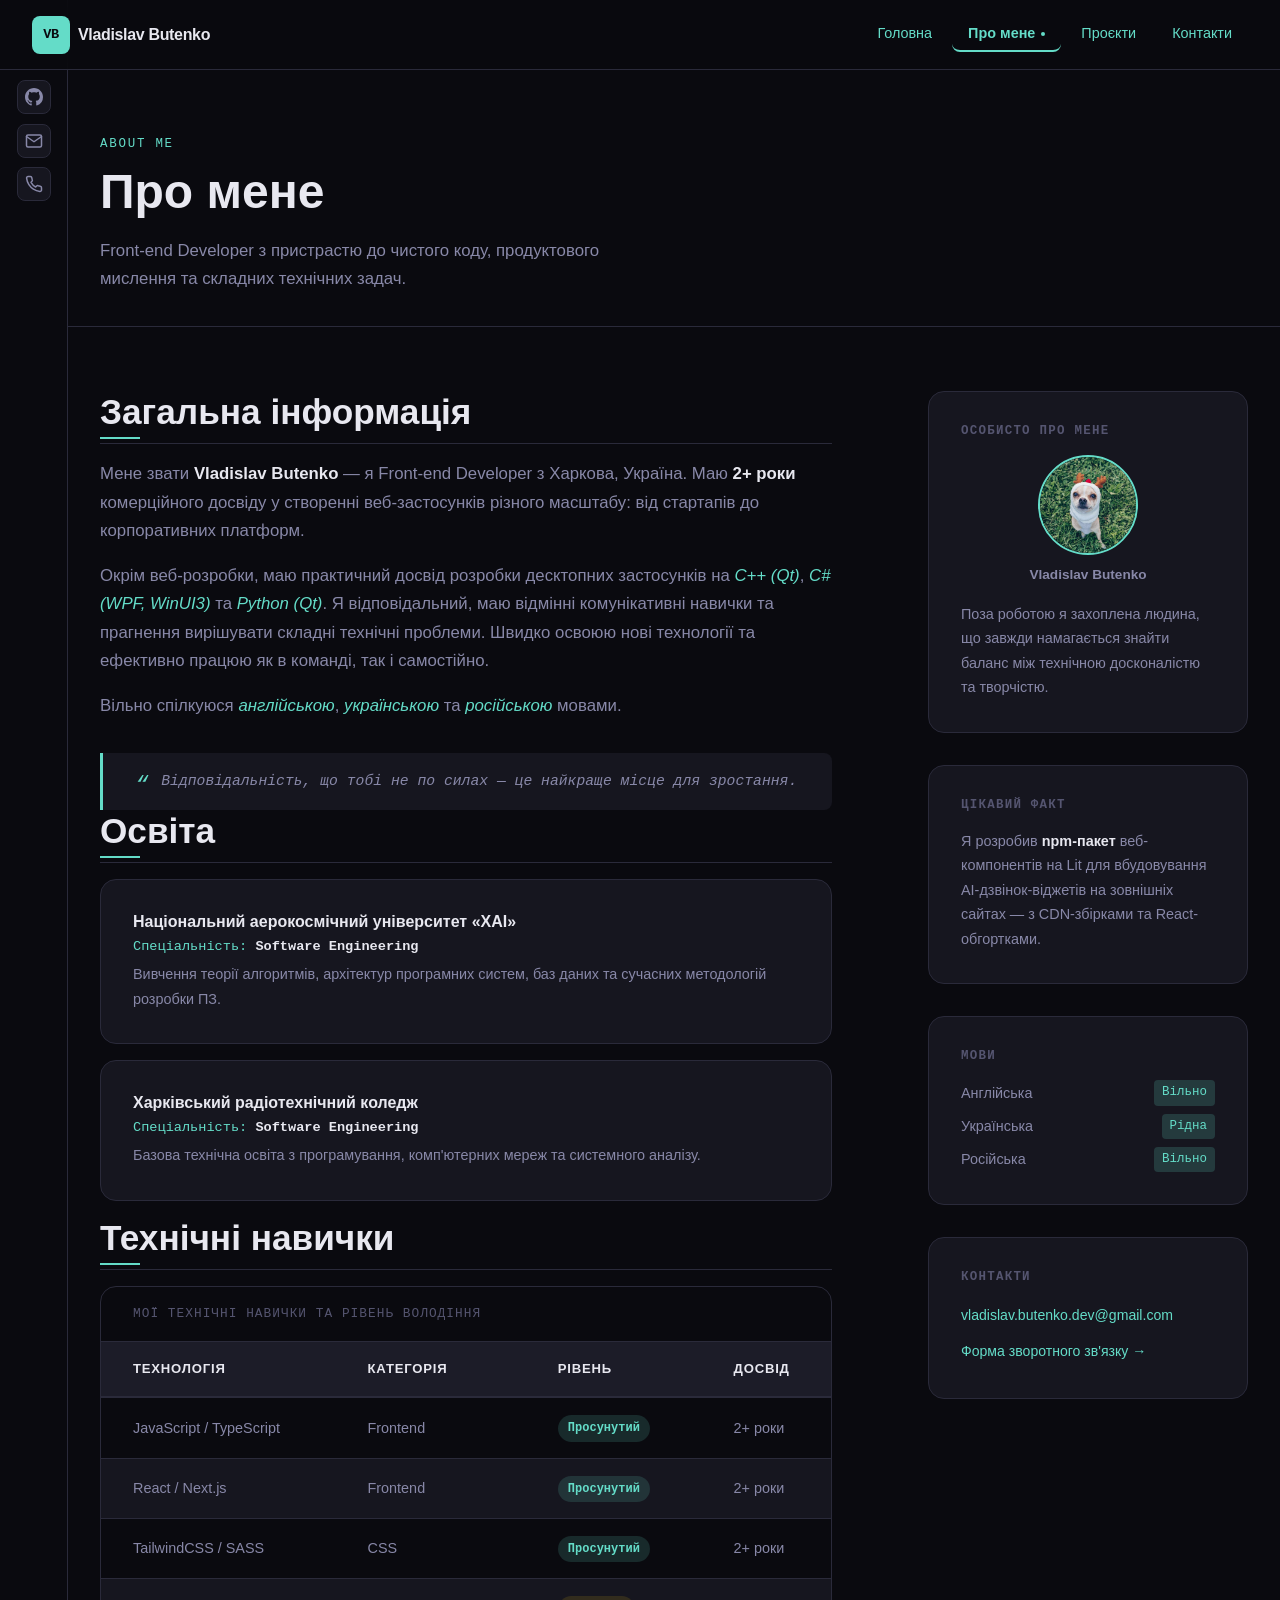
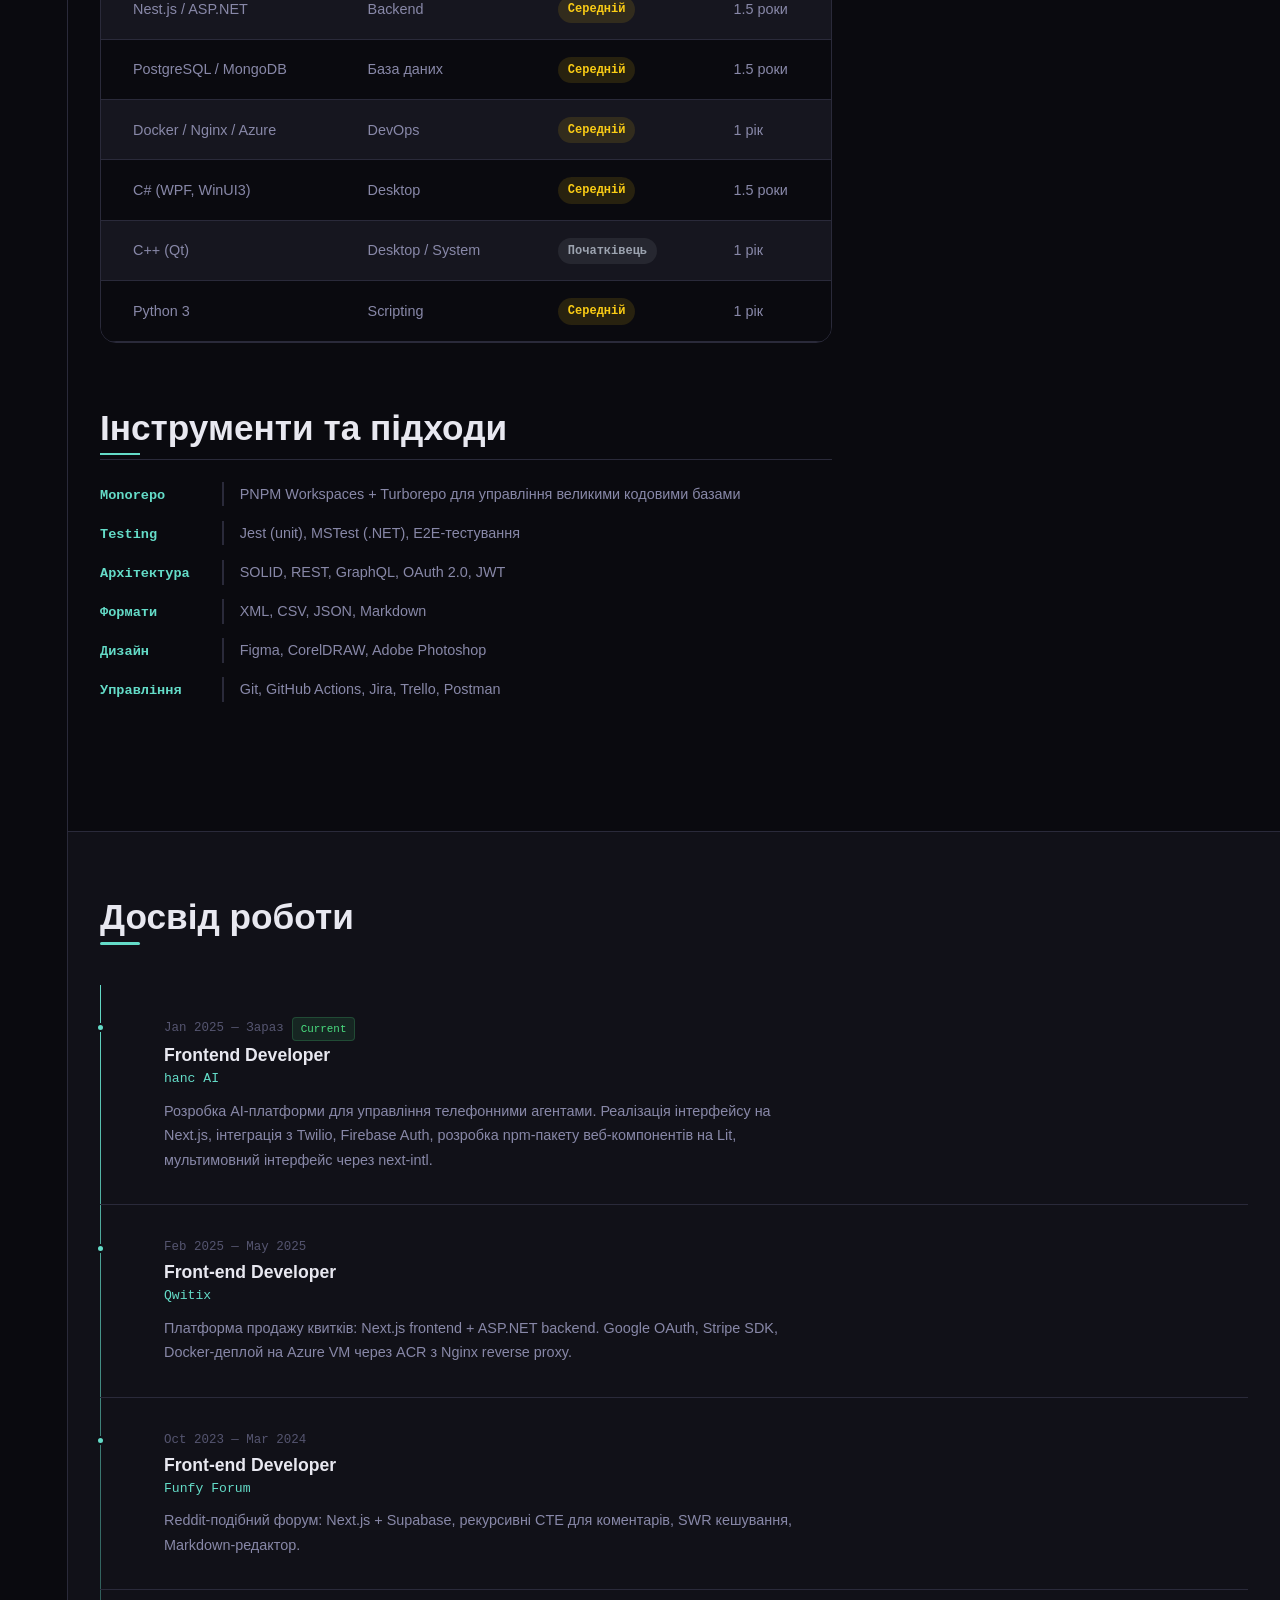
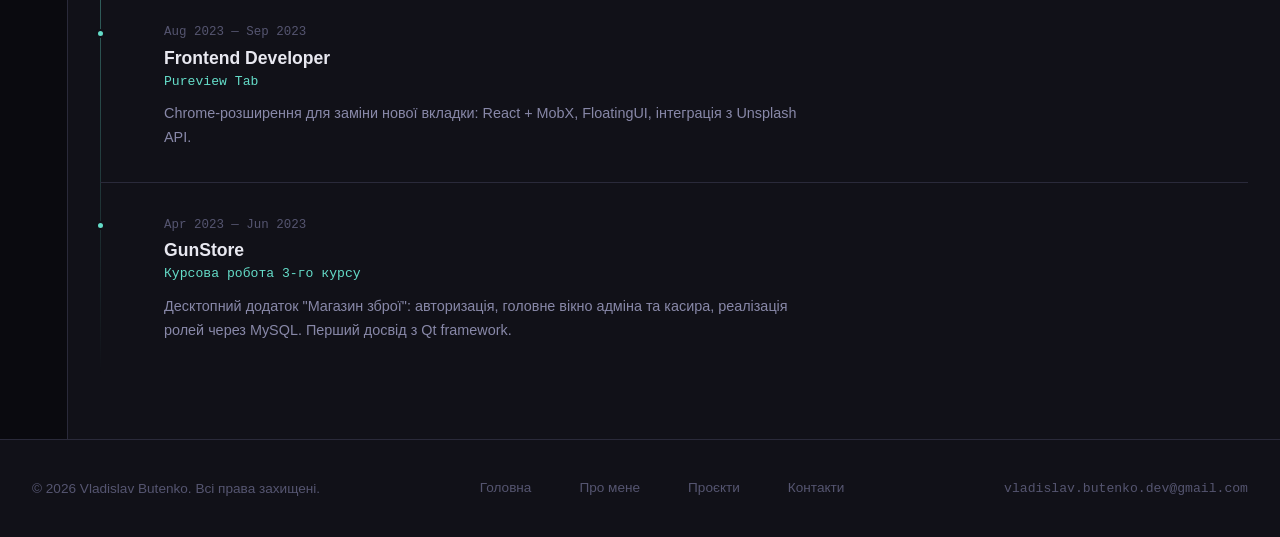
==== commit 78d2296d: "feat: remove redundant navigation toggle script from multiple HTML files" ====
--- a/about.html
+++ b/about.html
@@ -511,12 +511,6 @@
     >
 
     <script>
-      document.querySelectorAll(".nav-link").forEach(function (link) {
-        link.addEventListener("click", function () {
-          document.getElementById("menu-toggle").checked = false;
-        });
-      });
-
       var backToTop = document.querySelector(".back-to-top");
       if (backToTop) {
         function toggleBackToTop() {
--- a/styles.css
+++ b/styles.css
@@ -1,5 +1,5 @@
 /* ===================================================
-   =====    CSS CUSTOM PROPERTIES                =====
+   ===== CSS CUSTOM PROPERTIES                   =====
    =================================================== */
 :root {
   /* Colors */
@@ -22,7 +22,6 @@
 
   /* Typography */
   --font-main: "Space Grotesk", Arial, sans-serif;
-  --font-sans: "Space Grotesk", Arial, sans-serif;
   --font-heading: "Space Grotesk", Arial, sans-serif;
   --font-mono: "Space Mono", "Courier New", monospace;
 
@@ -37,9 +36,12 @@
   /* Layout */
   --container-max: 1200px;
   --header-h: 70px;
-  --sidebar-w: 250px;
   --border-radius: 8px;
   --border-radius-lg: 16px;
+
+  /* Transitions */
+  --transition-speed: 0.3s;
+  --transition-fast: 0.15s;
 }
 
 /* ===================================================
@@ -62,7 +64,7 @@
   background-color: var(--color-bg);
   color: var(--color-text);
   font-family: var(--font-main);
-  font-size: 1rem;
+  font-size: clamp(0.95rem, 1.5vw, 1.05rem);
   line-height: 1.7;
   -webkit-font-smoothing: antialiased;
   overflow-x: hidden;
@@ -81,6 +83,20 @@
   border-width: 0;
 }
 
+img {
+  max-width: 100%;
+  height: auto;
+  display: block;
+}
+
+video,
+audio {
+  max-width: 100%;
+}
+
+/* ===================================================
+   ===== TYPOGRAPHY                              =====
+   =================================================== */
 h1,
 h2,
 h3,
@@ -94,13 +110,13 @@
 }
 
 h1 {
-  font-size: 3rem;
+  font-size: clamp(2rem, 5vw, 3.5rem);
 }
 h2 {
-  font-size: 1.6rem;
+  font-size: clamp(1.4rem, 3vw, 2.2rem);
 }
 h3 {
-  font-size: 1.3rem;
+  font-size: clamp(1.1rem, 2.5vw, 1.5rem);
 }
 h4 {
   font-size: 1.1rem;
@@ -121,7 +137,6 @@
   font-style: italic;
 }
 
-/* ===== Link styles — LVHA order ===== */
 a:link {
   color: var(--color-primary);
   text-decoration: none;
@@ -143,16 +158,24 @@
 }
 
 /* ===================================================
-   =====            PAGE GRID LAYOUT             =====
+   ===== PAGE GRID LAYOUT                        =====
    =================================================== */
 
+/*
+  Mobile (default): single column
+  header
+  content
+  sidebar
+  footer
+*/
 .page {
   display: grid;
   grid-template-areas:
-    "header  header"
-    "sidebar content"
-    "footer  footer";
-  grid-template-columns: 68px 1fr;
+    "header"
+    "content"
+    "sidebar"
+    "footer";
+  grid-template-columns: 1fr;
   min-height: 100vh;
 }
 
@@ -170,16 +193,11 @@
 }
 
 .social-nav {
-  align-self: stretch;
-  justify-content: center;
-  padding: 0;
-  background-color: var(--color-bg);
-  border-right: 1px solid var(--color-border);
-  min-height: calc(100vh - var(--header-h));
+  padding: var(--spacing-md) var(--spacing-lg);
 }
 
 .social-nav-label {
-  display: none;
+  display: block;
   margin-bottom: var(--spacing-sm);
   color: var(--color-text-dim);
   font-size: 0.82rem;
@@ -192,30 +210,29 @@
 .social-nav-list {
   list-style: none;
   display: flex;
+  align-items: center;
   justify-content: center;
   gap: var(--spacing-sm);
   margin: 0;
-
-  flex-direction: column;
-  align-items: center;
-  position: sticky;
-  top: 64px;
-  width: auto;
-  padding-top: var(--spacing-md);
-  padding-bottom: var(--spacing-md);
-  z-index: 2;
+  padding: 0;
 }
 
 .social-nav-link {
-  width: 34px;
-  height: 34px;
-  border-radius: 8px;
+  width: 40px;
+  height: 40px;
   display: inline-flex;
   align-items: center;
   justify-content: center;
+  border-radius: 10px;
   border: 1px solid var(--color-border);
   background-color: var(--color-bg-card);
   color: var(--color-text-muted);
+  transition:
+    color var(--transition-speed) ease,
+    border-color var(--transition-speed) ease,
+    background-color var(--transition-speed) ease,
+    transform var(--transition-speed) ease,
+    box-shadow var(--transition-speed) ease;
 }
 
 .social-nav-link:link,
@@ -237,7 +254,7 @@
 }
 
 /* ===================================================
-   =====   LAYOUT UTILITIES                      =====
+   ===== LAYOUT UTILITIES                        =====
    =================================================== */
 .container {
   max-width: var(--container-max);
@@ -250,7 +267,7 @@
 }
 
 /* ===================================================
-   =====    HEADER & NAVIGATION                  =====
+   ===== HEADER & NAVIGATION                     =====
    =================================================== */
 .site-header {
   position: fixed;
@@ -263,6 +280,9 @@
   border-bottom: 1px solid var(--color-border);
   backdrop-filter: blur(12px);
   -webkit-backdrop-filter: blur(12px);
+  transition:
+    background-color var(--transition-speed) ease,
+    box-shadow var(--transition-speed) ease;
 }
 
 .site-header:hover {
@@ -290,6 +310,7 @@
   font-weight: 700;
   letter-spacing: -0.02em;
   flex-shrink: 0;
+  transition: opacity var(--transition-fast) ease;
 }
 
 .logo:link,
@@ -321,11 +342,15 @@
   font-weight: 700;
   border-radius: 8px;
   flex-shrink: 0;
+  transition:
+    transform var(--transition-speed) ease,
+    box-shadow var(--transition-speed) ease;
 }
 
 .logo:hover .logo-mark {
   transform: rotate(-5deg) scale(1.08);
   box-shadow: 0 0 20px var(--color-primary-glow);
+  animation: logoBounce 0.4s ease;
 }
 
 .logo-text {
@@ -333,35 +358,66 @@
   white-space: nowrap;
 }
 
+/* ===== Hamburger ===== */
 .menu-toggle {
   display: none;
 }
 
+/* Mobile: hamburger visible */
+.hamburger {
+  display: none;
+  flex-direction: column;
+  gap: 5px;
+  cursor: pointer;
+  padding: var(--spacing-xs);
+  z-index: 10;
+}
+
+.hamburger span {
+  display: block;
+  width: 28px;
+  height: 2px;
+  background-color: var(--color-text);
+  border-radius: 2px;
+  transition:
+    transform var(--transition-speed) ease,
+    opacity var(--transition-speed) ease,
+    background-color var(--transition-speed) ease;
+}
+
+.hamburger:hover span {
+  background-color: var(--color-primary);
+}
+
+/* Hamburger animation to X when open */
+.menu-toggle:checked + .hamburger span:nth-child(1) {
+  transform: translateY(7px) rotate(45deg);
+}
+.menu-toggle:checked + .hamburger span:nth-child(2) {
+  opacity: 0;
+  transform: scaleX(0);
+}
+.menu-toggle:checked + .hamburger span:nth-child(3) {
+  transform: translateY(-7px) rotate(-45deg);
+}
+
 /* ===== Nav list ===== */
 .nav {
   display: flex;
-  flex-direction: row;
   align-items: center;
 }
 
 .nav-list {
   display: flex;
   align-items: center;
+  gap: var(--spacing-sm);
   list-style: none;
-  position: static;
-  flex-direction: row;
-  background-color: transparent;
-  border: none;
-  padding: 0;
-  gap: var(--spacing-xs);
-  animation: none;
 }
 
 .nav-item {
   position: relative;
 }
 
-/* Nav links */
 nav ul li a {
   display: block;
   padding: var(--spacing-xs) var(--spacing-md);
@@ -371,6 +427,10 @@
   text-decoration: none;
   border-radius: var(--border-radius);
   border-bottom: 2px solid transparent;
+  transition:
+    color var(--transition-speed) ease,
+    background-color var(--transition-speed) ease,
+    border-color var(--transition-speed) ease;
 }
 
 nav ul li a:hover {
@@ -399,7 +459,6 @@
   border-radius: var(--border-radius);
 }
 
-/* Pseudo-element active dot */
 .nav-current::after {
   content: "";
   display: inline-block;
@@ -412,7 +471,7 @@
 }
 
 /* ===================================================
-   =====   HERO SECTION (index.html)             =====
+   ===== HERO SECTION (index.html)               =====
    =================================================== */
 #hero {
   padding-top: calc(var(--header-h) + var(--spacing-xl));
@@ -439,6 +498,7 @@
   );
   pointer-events: none;
   z-index: 0;
+  animation: heroGlow 6s ease-in-out infinite alternate;
 }
 
 #hero::after {
@@ -457,14 +517,14 @@
   z-index: 0;
 }
 
+/* Hero grid */
 .hero-layout {
   display: grid;
-  grid-template-columns: 1fr 1fr;
-  gap: var(--spacing-2xl);
+  grid-template-columns: 1fr;
+  gap: var(--spacing-xl);
   position: relative;
   z-index: 1;
   align-items: center;
-  grid-auto-flow: column;
 }
 
 .hero-tag {
@@ -474,15 +534,17 @@
   letter-spacing: 0.14em;
   text-transform: uppercase;
   margin-bottom: var(--spacing-md);
+  animation: fadeInLeft 0.6s ease 0.1s both;
 }
 
 .hero-title {
-  font-size: 3rem;
+  font-size: clamp(2.2rem, 6vw, 4.2rem);
   font-weight: 700;
   line-height: 1.1;
   letter-spacing: -0.03em;
   margin-bottom: var(--spacing-lg);
   color: var(--color-text);
+  animation: fadeInLeft 0.7s ease 0.2s both;
 }
 
 .hero-title em {
@@ -491,7 +553,6 @@
   position: relative;
 }
 
-/* Pseudo-element animated underline */
 .hero-title em::after {
   content: "";
   position: absolute;
@@ -501,6 +562,7 @@
   height: 3px;
   background-color: var(--color-primary);
   border-radius: 2px;
+  animation: underlineGrow 0.8s ease 0.9s forwards;
 }
 
 .hero-title strong {
@@ -508,10 +570,11 @@
 }
 
 .hero-description {
-  font-size: 1.1rem;
+  font-size: clamp(1rem, 2vw, 1.1rem);
   color: var(--color-text-muted);
   max-width: 520px;
   margin-bottom: var(--spacing-lg);
+  animation: fadeInLeft 0.7s ease 0.35s both;
 }
 
 .hero-actions {
@@ -519,6 +582,7 @@
   flex-wrap: wrap;
   gap: var(--spacing-md);
   margin-bottom: var(--spacing-lg);
+  animation: fadeInLeft 0.7s ease 0.5s both;
 }
 
 /* Hero stack tags */
@@ -528,6 +592,7 @@
   gap: var(--spacing-sm);
   list-style: none;
   margin-top: var(--spacing-md);
+  animation: fadeInLeft 0.7s ease 0.65s both;
 }
 
 .hero-stack > li {
@@ -537,6 +602,10 @@
   padding: 4px 10px;
   border: 1px solid var(--color-border);
   border-radius: 100px;
+  transition:
+    border-color var(--transition-speed) ease,
+    color var(--transition-speed) ease,
+    transform var(--transition-speed) ease;
 }
 
 .hero-stack > li:hover {
@@ -549,9 +618,9 @@
 .hero-visual {
   display: flex;
   flex-direction: column;
-  align-items: flex-end;
+  align-items: center;
   gap: var(--spacing-md);
-  justify-self: center;
+  animation: fadeInRight 0.8s ease 0.3s both;
 }
 
 .avatar-wrapper {
@@ -560,11 +629,14 @@
 }
 
 .avatar-img {
-  width: 300px;
-  height: 320px;
+  width: clamp(200px, 30vw, 320px);
+  height: clamp(200px, 30vw, 320px);
   object-fit: cover;
   border-radius: var(--border-radius-lg);
   border: 2px solid var(--color-border);
+  transition:
+    transform var(--transition-speed) ease,
+    box-shadow var(--transition-speed) ease;
 }
 
 .avatar-img:hover {
@@ -572,7 +644,6 @@
   box-shadow: 0 32px 64px rgba(100, 220, 200, 0.15);
 }
 
-/* Decorative ring — position: absolute */
 .avatar-ring {
   position: absolute;
   top: -8px;
@@ -583,10 +654,12 @@
   border-radius: calc(var(--border-radius-lg) + 8px);
   opacity: 0;
   z-index: -1;
+  animation: ringAppear 1s ease 0.8s forwards;
 }
 
 .avatar-wrapper:hover .avatar-ring {
   opacity: 0.5;
+  animation: ringRotate 4s linear infinite;
 }
 
 .hero-badge {
@@ -600,6 +673,7 @@
   border-radius: 100px;
   padding: 6px 14px;
   font-family: var(--font-mono);
+  animation: fadeInUp 0.6s ease 1s both;
 }
 
 .badge-dot {
@@ -608,10 +682,11 @@
   background-color: #4ade80;
   border-radius: 50%;
   flex-shrink: 0;
+  animation: pulse 2s ease infinite;
 }
 
 /* ===================================================
-   =====    BUTTONS                              =====
+   ===== BUTTONS                                 =====
    =================================================== */
 .btn {
   display: inline-block;
@@ -622,6 +697,11 @@
   border-radius: var(--border-radius);
   cursor: pointer;
   text-decoration: none;
+  transition:
+    background-color var(--transition-speed) ease,
+    color var(--transition-speed) ease,
+    transform var(--transition-speed) ease,
+    box-shadow var(--transition-speed) ease;
   border: 2px solid transparent;
   position: relative;
   overflow: hidden;
@@ -634,6 +714,7 @@
   inset: 0;
   background: rgba(255, 255, 255, 0.08);
   opacity: 0;
+  transition: opacity var(--transition-fast) ease;
   border-radius: inherit;
 }
 
@@ -693,7 +774,7 @@
 }
 
 /* ===================================================
-   =====   SECTION HEADERS                       =====
+   ===== SECTION HEADERS                         =====
    =================================================== */
 .section-header {
   display: flex;
@@ -709,7 +790,6 @@
   padding-bottom: var(--spacing-sm);
 }
 
-/* Pseudo-element decorative line */
 .section-title::after {
   content: "";
   display: block;
@@ -718,6 +798,7 @@
   background-color: var(--color-primary);
   border-radius: 2px;
   margin-top: var(--spacing-xs);
+  animation: underlineGrow 0.8s ease 0.3s forwards;
 }
 
 .section-link {
@@ -725,6 +806,9 @@
   font-size: 0.82rem;
   color: var(--color-primary);
   white-space: nowrap;
+  transition:
+    letter-spacing var(--transition-speed) ease,
+    opacity var(--transition-speed) ease;
 }
 
 .section-link:hover {
@@ -734,7 +818,7 @@
 }
 
 /* ===================================================
-   =====     ABOUT PREVIEW SECTION               =====
+   ===== ABOUT PREVIEW SECTION                   =====
    =================================================== */
 .section-about-preview {
   background-color: var(--color-bg-2);
@@ -744,7 +828,7 @@
 
 .about-preview-grid {
   display: grid;
-  grid-template-columns: 2fr 1fr;
+  grid-template-columns: 1fr;
   gap: var(--spacing-xl);
 }
 
@@ -759,6 +843,9 @@
   background-color: var(--color-bg-card);
   border-radius: 0 var(--border-radius) var(--border-radius) 0;
   overflow: hidden;
+  transition:
+    border-color var(--transition-speed) ease,
+    transform var(--transition-speed) ease;
 }
 
 .home-quote:hover {
@@ -774,7 +861,6 @@
   margin: 0;
 }
 
-/* Pseudo-element quotes */
 .home-quote p::before {
   content: "\201C";
   color: var(--color-primary);
@@ -819,6 +905,10 @@
   background-color: var(--color-bg-card);
   border: 1px solid var(--color-border);
   border-radius: var(--border-radius);
+  transition:
+    border-color var(--transition-speed) ease,
+    color var(--transition-speed) ease,
+    transform var(--transition-speed) ease;
 }
 
 .skills-list li:hover {
@@ -827,7 +917,6 @@
   transform: translateX(4px);
 }
 
-/* Pseudo-element bullet */
 .skills-list li::before {
   content: "▸";
   color: var(--color-primary);
@@ -836,13 +925,13 @@
 }
 
 /* ===================================================
-   =====     PROJECT CARDS                       =====
+   ===== PROJECT CARDS                           =====
    =================================================== */
 
 .featured-grid,
 .projects-grid {
   display: grid;
-  grid-template-columns: repeat(3, 1fr);
+  grid-template-columns: repeat(auto-fit, minmax(280px, 1fr));
   gap: var(--spacing-lg);
   margin-top: var(--spacing-lg);
 }
@@ -856,6 +945,10 @@
   flex-direction: column;
   gap: var(--spacing-md);
   overflow: hidden;
+  transition:
+    transform var(--transition-speed) ease,
+    box-shadow var(--transition-speed) ease,
+    border-color var(--transition-speed) ease;
   position: relative;
 }
 
@@ -881,6 +974,7 @@
     transparent
   );
   opacity: 0;
+  transition: opacity var(--transition-speed) ease;
 }
 
 .project-card:hover::before {
@@ -907,6 +1001,7 @@
   font-size: 1.25rem;
   font-weight: 700;
   color: var(--color-text);
+  transition: color var(--transition-speed) ease;
 }
 
 .project-card:hover .card-title {
@@ -936,6 +1031,9 @@
   border: 1px solid var(--color-border);
   padding: 3px 8px;
   border-radius: 4px;
+  transition:
+    border-color var(--transition-speed) ease,
+    color var(--transition-speed) ease;
 }
 
 .card-stack li:hover {
@@ -943,7 +1041,6 @@
   color: var(--color-primary);
 }
 
-/* Card media placeholder */
 .card-media {
   margin: 0;
   border-radius: var(--border-radius);
@@ -959,6 +1056,7 @@
   display: flex;
   align-items: center;
   justify-content: center;
+  transition: background-color var(--transition-speed) ease;
 }
 
 .project-card:hover .card-media-placeholder {
@@ -981,6 +1079,9 @@
   font-size: 1.5rem;
   color: var(--color-primary);
   opacity: 0.5;
+  transition:
+    opacity var(--transition-speed) ease,
+    transform var(--transition-speed) ease;
 }
 
 .project-card:hover .media-icon {
@@ -1009,6 +1110,9 @@
   align-items: center;
   color: var(--color-text-dim);
   text-decoration: none;
+  transition:
+    color var(--transition-speed) ease,
+    transform var(--transition-speed) ease;
 }
 
 .project-full-title .project-gh-link:hover,
@@ -1019,7 +1123,7 @@
 }
 
 /* ===================================================
-   =====    CTA SECTION                          =====
+   ===== CTA SECTION                             =====
    =================================================== */
 .section-cta {
   background-color: var(--color-bg-2);
@@ -1042,7 +1146,7 @@
 }
 
 /* ===================================================
-   =====   PAGE HERO (inner pages)              =====
+   ===== PAGE HERO (inner pages)                 =====
    =================================================== */
 .page-hero {
   padding-top: calc(var(--header-h) + var(--spacing-xl));
@@ -1057,11 +1161,13 @@
   letter-spacing: 0.14em;
   color: var(--color-primary);
   margin-bottom: var(--spacing-sm);
+  animation: fadeInLeft 0.5s ease 0.1s both;
 }
 
 .page-hero-title {
-  font-size: 3rem;
+  font-size: clamp(1.75rem, 4vw, 3rem);
   margin-bottom: var(--spacing-md);
+  animation: fadeInLeft 0.6s ease 0.2s both;
 }
 
 .page-hero-description {
@@ -1069,20 +1175,16 @@
   color: var(--color-text-muted);
   max-width: 540px;
   margin: 0;
+  animation: fadeInLeft 0.6s ease 0.35s both;
 }
 
 /* ===================================================
-   =====    ABOUT PAGE LAYOUT                    =====
+   ===== ABOUT PAGE LAYOUT                       =====
    =================================================== */
 .about-layout {
   display: grid;
-  grid-template-columns: 1fr 320px;
+  grid-template-columns: 1fr;
   gap: var(--spacing-2xl);
-}
-
-.about-main,
-.table-wrapper {
-  min-width: 0;
 }
 
 .about-main h2 {
@@ -1099,6 +1201,7 @@
   height: 2px;
   background-color: var(--color-primary);
   margin-top: var(--spacing-xs);
+  animation: underlineGrow 0.8s ease 0.2s forwards;
 }
 
 .about-bio p {
@@ -1111,6 +1214,9 @@
   margin-top: var(--spacing-lg);
   background-color: var(--color-bg-card);
   border-radius: 0 var(--border-radius) var(--border-radius) 0;
+  transition:
+    border-color var(--transition-speed) ease,
+    transform var(--transition-speed) ease;
 }
 
 .about-quote:hover {
@@ -1142,6 +1248,10 @@
   border: 1px solid var(--color-border);
   border-radius: var(--border-radius-lg);
   margin-bottom: var(--spacing-md);
+  transition:
+    border-color var(--transition-speed) ease,
+    transform var(--transition-speed) ease,
+    box-shadow var(--transition-speed) ease;
 }
 
 .edu-item:hover {
@@ -1178,12 +1288,10 @@
   border: 1px solid var(--color-border);
   margin-bottom: var(--spacing-xl);
   max-width: 100%;
-  -webkit-overflow-scrolling: touch;
 }
 
 .skills-table {
-  width: max-content;
-  min-width: 100%;
+  width: 100%;
   border-collapse: collapse;
   font-size: 0.9rem;
 }
@@ -1233,11 +1341,6 @@
   color: var(--color-text);
 }
 
-.skills-table th,
-.skills-table td {
-  white-space: nowrap;
-}
-
 .level-badge {
   display: inline-block;
   padding: 3px 10px;
@@ -1261,15 +1364,13 @@
 }
 
 /* ===================================================
-   ===== 17. DESCRIPTION LIST                    =====
+   ===== DESCRIPTION                             =====
    =================================================== */
 .terms-list {
   display: grid;
+  grid-template-columns: 1fr;
   gap: var(--spacing-sm);
   margin-bottom: var(--spacing-xl);
-  grid-template-columns: auto 1fr;
-  align-items: baseline;
-  column-gap: var(--spacing-lg);
 }
 
 .terms-list dt {
@@ -1286,6 +1387,7 @@
   padding-left: var(--spacing-md);
   border-left: 2px solid var(--color-border);
   margin: 0;
+  transition: border-color var(--transition-speed) ease;
 }
 
 .terms-list dd:hover {
@@ -1306,6 +1408,9 @@
   border: 1px solid var(--color-border);
   border-radius: var(--border-radius-lg);
   padding: var(--spacing-lg);
+  transition:
+    border-color var(--transition-speed) ease,
+    transform var(--transition-speed) ease;
 }
 
 .sidebar-card:hover {
@@ -1341,11 +1446,16 @@
   border: 2px solid var(--color-primary);
   margin-inline: auto;
   margin-bottom: var(--spacing-sm);
+  transition:
+    transform var(--transition-speed) ease,
+    box-shadow var(--transition-speed) ease;
+  animation: float 5s ease-in-out infinite;
 }
 
 .sidebar-avatar img:hover {
   transform: scale(1.08);
   box-shadow: 0 12px 32px var(--color-primary-glow);
+  animation-play-state: paused;
 }
 
 .sidebar-avatar figcaption {
@@ -1419,12 +1529,16 @@
   bottom: 0;
   width: 1px;
   background: linear-gradient(to bottom, var(--color-primary), transparent);
+  animation: timelineGrow 1s ease 0.3s both;
 }
 
 .exp-item {
   padding: var(--spacing-lg) 0 var(--spacing-lg) var(--spacing-xl);
   border-bottom: 1px solid var(--color-border);
   position: relative;
+  transition:
+    background-color var(--transition-speed) ease,
+    transform var(--transition-speed) ease;
 }
 
 .exp-item:hover {
@@ -1444,6 +1558,9 @@
   background-color: var(--color-primary);
   border-radius: 50%;
   border: 2px solid var(--color-bg-2);
+  transition:
+    box-shadow var(--transition-speed) ease,
+    transform var(--transition-speed) ease;
 }
 
 .exp-item:hover::before {
@@ -1472,6 +1589,7 @@
   padding: 2px 8px;
   border-radius: 4px;
   border: 1px solid rgba(74, 222, 128, 0.2);
+  animation: pulse 3s ease infinite;
 }
 
 .exp-title {
@@ -1496,7 +1614,7 @@
 }
 
 /* ===================================================
-   =====  PROJECTS PAGE                          =====
+   ===== PROJECTS PAGE                           =====
    =================================================== */
 .project-full {
   background-color: var(--color-bg-card);
@@ -1504,10 +1622,14 @@
   border-radius: var(--border-radius-lg);
   padding: var(--spacing-xl);
   margin-bottom: var(--spacing-xl);
+  transition:
+    border-color var(--transition-speed) ease,
+    box-shadow var(--transition-speed) ease;
   position: relative;
   overflow: hidden;
 }
 
+/* Glowing top border animation on hover */
 .project-full::before {
   content: "";
   position: absolute;
@@ -1522,6 +1644,7 @@
     var(--color-secondary),
     transparent
   );
+  transition: left 0.5s ease;
 }
 
 .project-full:hover::before {
@@ -1555,7 +1678,7 @@
 }
 
 .project-full-title {
-  font-size: 1.6rem;
+  font-size: clamp(1.4rem, 3vw, 2rem);
   font-weight: 700;
   margin-bottom: var(--spacing-xs);
   display: flex;
@@ -1593,11 +1716,12 @@
   height: 6px;
   background-color: #4ade80;
   border-radius: 50%;
+  animation: pulse 2s ease infinite;
 }
 
 .project-full-layout {
   display: grid;
-  grid-template-columns: 1fr 280px;
+  grid-template-columns: 1fr; /* mobile: 1 col */
   gap: var(--spacing-xl);
 }
 
@@ -1632,6 +1756,9 @@
   color: var(--color-text-muted);
   padding-left: var(--spacing-md);
   position: relative;
+  transition:
+    color var(--transition-speed) ease,
+    transform var(--transition-speed) ease;
 }
 
 .project-tasks li:hover {
@@ -1645,12 +1772,14 @@
   left: 0;
   color: var(--color-primary);
   font-size: 0.85rem;
+  transition: transform var(--transition-speed) ease;
 }
 
 .project-tasks li:hover::before {
   transform: translateX(3px);
 }
 
+/* Tech stack card */
 .tech-stack-card {
   background-color: var(--color-bg-card-2);
   border: 1px solid var(--color-border);
@@ -1682,6 +1811,10 @@
   border: 1px solid var(--color-border-light);
   padding: 4px 10px;
   border-radius: 6px;
+  transition:
+    background-color var(--transition-speed) ease,
+    color var(--transition-speed) ease,
+    transform var(--transition-speed) ease;
 }
 
 .tech-stack-list li:hover {
@@ -1722,11 +1855,11 @@
 }
 
 /* ===================================================
-   =====    CONTACTS PAGE                        =====
+   ===== CONTACTS PAGE                           =====
    =================================================== */
 .contacts-layout {
   display: grid;
-  grid-template-columns: 1fr 1fr;
+  grid-template-columns: 1fr;
   gap: var(--spacing-2xl);
 }
 
@@ -1750,6 +1883,10 @@
   background-color: var(--color-bg-card);
   border: 1px solid var(--color-border);
   border-radius: var(--border-radius-lg);
+  transition:
+    border-color var(--transition-speed) ease,
+    transform var(--transition-speed) ease,
+    box-shadow var(--transition-speed) ease;
 }
 
 .contact-method:hover {
@@ -1770,6 +1907,7 @@
   font-size: 0.95rem;
   color: var(--color-primary);
   word-break: break-all;
+  transition: color var(--transition-speed) ease;
 }
 
 .contact-method-value:hover {
@@ -1830,7 +1968,7 @@
 }
 
 /* ===================================================
-   ===== 22. FORM STYLES                         =====
+   ===== FORM STYLES                             =====
    =================================================== */
 .contacts-form-wrapper h2 {
   margin-bottom: var(--spacing-lg);
@@ -1849,6 +1987,7 @@
   display: flex;
   flex-direction: column;
   gap: var(--spacing-md);
+  transition: border-color var(--transition-speed) ease;
 }
 
 .form-fieldset:focus-within {
@@ -1881,7 +2020,6 @@
   margin-left: 2px;
 }
 
-/* Input & Textarea */
 input[type="text"],
 input[type="email"],
 .form-input,
@@ -1895,6 +2033,10 @@
   color: var(--color-text);
   font-size: 0.95rem;
   font-family: var(--font-main);
+  transition:
+    border-color var(--transition-speed) ease,
+    box-shadow var(--transition-speed) ease,
+    transform var(--transition-fast) ease;
   outline: none;
 }
 
@@ -1906,7 +2048,6 @@
   border-color: var(--color-text-dim);
 }
 
-/* Input focus */
 input[type="text"]:focus,
 input[type="email"]:focus,
 .form-input:focus,
@@ -1957,6 +2098,7 @@
   font-size: 0.9rem;
   color: var(--color-text-muted);
   cursor: pointer;
+  transition: color var(--transition-speed) ease;
 }
 
 .radio-label:hover {
@@ -2009,7 +2151,7 @@
 }
 
 /* ===================================================
-   =====     FOOTER                              =====
+   ===== FOOTER                                  =====
    =================================================== */
 .site-footer {
   background-color: var(--color-bg-2);
@@ -2019,11 +2161,10 @@
 
 .footer-inner {
   display: flex;
+  flex-direction: column;
   align-items: center;
   gap: var(--spacing-md);
-  flex-direction: row;
-  justify-content: space-between;
-  text-align: left;
+  text-align: center;
 }
 
 .site-footer p {
@@ -2044,6 +2185,7 @@
 .footer-nav > li > a:visited {
   font-size: 0.85rem;
   color: var(--color-text-dim);
+  transition: color var(--transition-speed) ease;
 }
 
 .footer-nav > li > a:hover {
@@ -2055,6 +2197,7 @@
   font-family: var(--font-mono);
   font-size: 0.82rem;
   color: var(--color-text-dim);
+  transition: color var(--transition-speed) ease;
 }
 
 .footer-contact a:hover {
@@ -2082,6 +2225,11 @@
   text-decoration: none;
   opacity: 0;
   pointer-events: none;
+  transition:
+    background-color var(--transition-speed) ease,
+    transform var(--transition-speed) ease,
+    box-shadow var(--transition-speed) ease,
+    opacity var(--transition-speed) ease;
   box-shadow: 0 4px 16px rgba(0, 0, 0, 0.3);
 }
 
@@ -2106,3 +2254,437 @@
 .back-to-top:active {
   transform: translateY(0);
 }
+
+/* ===================================================
+   ===== @KEYFRAMES ANIMATIONS                   =====
+   =================================================== */
+
+/* 1. Fade in from below (used on hero, page-hero) */
+@keyframes fadeInUp {
+  from {
+    opacity: 0;
+    transform: translateY(28px);
+  }
+  to {
+    opacity: 1;
+    transform: translateY(0);
+  }
+}
+
+/* 2. Fade in from left */
+@keyframes fadeInLeft {
+  from {
+    opacity: 0;
+    transform: translateX(-28px);
+  }
+  to {
+    opacity: 1;
+    transform: translateX(0);
+  }
+}
+
+/* 3. Fade in from right */
+@keyframes fadeInRight {
+  from {
+    opacity: 0;
+    transform: translateX(28px);
+  }
+  to {
+    opacity: 1;
+    transform: translateX(0);
+  }
+}
+
+/* 4. Pulsing glow dot (badge-dot, status) */
+@keyframes pulse {
+  0%,
+  100% {
+    box-shadow: 0 0 0 0 rgba(74, 222, 128, 0.5);
+    opacity: 1;
+  }
+  50% {
+    box-shadow: 0 0 0 8px rgba(74, 222, 128, 0);
+    opacity: 0.7;
+  }
+}
+
+/* 5. Underline grow — titles and section-title::after */
+@keyframes underlineGrow {
+  from {
+    width: 0;
+  }
+  to {
+    width: 40px;
+  }
+}
+
+/* 6. Avatar ring appearance */
+@keyframes ringAppear {
+  from {
+    opacity: 0;
+    transform: scale(0.9);
+  }
+  to {
+    opacity: 0.3;
+    transform: scale(1);
+  }
+}
+
+/* 7. Avatar ring continuous rotation */
+@keyframes ringRotate {
+  from {
+    transform: rotate(0deg);
+  }
+  to {
+    transform: rotate(360deg);
+  }
+}
+
+/* 8. Logo bounce on hover */
+@keyframes logoBounce {
+  0% {
+    transform: rotate(-5deg) scale(1.05);
+  }
+  50% {
+    transform: rotate(5deg) scale(1.08);
+  }
+  100% {
+    transform: rotate(-5deg) scale(1.05);
+  }
+}
+
+/* 9. Floating effect (sidebar avatar) */
+@keyframes float {
+  0%,
+  100% {
+    transform: translateY(0);
+  }
+  50% {
+    transform: translateY(-8px);
+  }
+}
+
+/* 10. Hero background glow pulse */
+@keyframes heroGlow {
+  from {
+    opacity: 0.6;
+    transform: scale(1);
+  }
+  to {
+    opacity: 1;
+    transform: scale(1.05);
+  }
+}
+
+/* 11. Timeline vertical line grow */
+@keyframes timelineGrow {
+  from {
+    transform: scaleY(0);
+    transform-origin: top;
+  }
+  to {
+    transform: scaleY(1);
+    transform-origin: top;
+  }
+}
+
+/* 12. Slide in from top (header on load) */
+@keyframes slideDown {
+  from {
+    transform: translateY(-100%);
+    opacity: 0;
+  }
+  to {
+    transform: translateY(0);
+    opacity: 1;
+  }
+}
+
+/* Header slide-in on page load */
+.site-header {
+  animation: slideDown 0.5s ease both;
+}
+
+/* ===================================================
+   ===== RESPONSIVE — MOBILE FIRST                 ===
+   =================================================== */
+
+/* ===== Mobile default: hamburger visible ===== */
+.hamburger {
+  display: flex;
+}
+
+.nav {
+  flex-direction: column;
+  align-items: flex-end;
+}
+
+.nav-list {
+  display: none;
+  position: absolute;
+  top: var(--header-h);
+  left: 0;
+  right: 0;
+  flex-direction: column;
+  background-color: var(--color-bg-2);
+  border-bottom: 1px solid var(--color-border);
+  padding: var(--spacing-md) var(--spacing-lg);
+  gap: var(--spacing-xs);
+  z-index: 99;
+  animation: fadeInUp 0.3s ease both;
+}
+
+.menu-toggle:checked ~ .nav-list {
+  display: flex;
+}
+
+/* Container padding on small screens */
+.container {
+  padding-inline: var(--spacing-md);
+}
+
+/* ===== Tablet ===== */
+@media (max-width: 768px) {
+  .about-main,
+  .table-wrapper {
+    min-width: 0;
+  }
+
+  .table-wrapper {
+    overflow-x: auto;
+    -webkit-overflow-scrolling: touch;
+  }
+
+  .skills-table {
+    width: max-content;
+    min-width: 100%;
+  }
+
+  .skills-table th,
+  .skills-table td {
+    white-space: nowrap;
+  }
+}
+
+@media (min-width: 768px) {
+  .container {
+    padding-inline: var(--spacing-lg);
+  }
+
+  /* Hamburger hidden, nav horizontal */
+  .hamburger {
+    display: none;
+  }
+
+  .nav {
+    flex-direction: row;
+    align-items: center;
+  }
+
+  .nav-list {
+    display: flex !important;
+    position: static;
+    flex-direction: row;
+    background-color: transparent;
+    border: none;
+    padding: 0;
+    gap: var(--spacing-xs);
+    animation: none;
+  }
+
+  .hero-layout {
+    grid-template-columns: 1fr 1fr;
+  }
+
+  .hero-visual {
+    justify-self: center;
+  }
+
+  .about-preview-grid {
+    grid-template-columns: 2fr 1fr;
+  }
+
+  .about-layout {
+    grid-template-columns: 1fr 300px;
+  }
+
+  .project-full-layout {
+    grid-template-columns: 1fr 260px;
+  }
+
+  .contacts-layout {
+    grid-template-columns: 1fr 1fr;
+  }
+
+  .footer-inner {
+    flex-direction: row;
+    justify-content: space-between;
+    text-align: left;
+  }
+
+  .terms-list {
+    grid-template-columns: auto 1fr;
+    align-items: baseline;
+    column-gap: var(--spacing-lg);
+  }
+}
+
+/* ===== Desktop ===== */
+@media (min-width: 1024px) {
+  .page {
+    grid-template-areas:
+      "header  header"
+      "sidebar content"
+      "footer  footer";
+    grid-template-columns: 68px 1fr;
+  }
+
+  .social-nav {
+    align-self: stretch;
+    justify-content: center;
+    padding: 0;
+    background-color: var(--color-bg);
+    border-right: 1px solid var(--color-border);
+    min-height: calc(100vh - var(--header-h));
+  }
+
+  .social-nav-list {
+    flex-direction: column;
+    align-items: center;
+    position: sticky;
+    top: 64px;
+    width: auto;
+    padding-top: var(--spacing-md);
+    padding-bottom: var(--spacing-md);
+    z-index: 2;
+  }
+
+  /* hide label on desktop: it's part of the sticky sidebar layout */
+  .social-nav-label {
+    display: none;
+  }
+
+  .social-nav-link {
+    width: 34px;
+    height: 34px;
+    border-radius: 8px;
+  }
+
+  .hero-layout {
+    gap: var(--spacing-2xl);
+  }
+
+  .hero-visual {
+    align-items: flex-end;
+  }
+
+  /* About wider sidebar */
+  .about-layout {
+    grid-template-columns: 1fr 320px;
+    gap: var(--spacing-2xl);
+  }
+
+  .featured-grid {
+    grid-template-columns: repeat(3, 1fr);
+  }
+
+  .projects-grid {
+    grid-template-columns: repeat(3, 1fr);
+  }
+
+  .project-full-layout {
+    grid-template-columns: 1fr 280px;
+  }
+}
+
+/* ===== Large screens ===== */
+@media (min-width: 1280px) {
+  :root {
+    --container-max: 1280px;
+  }
+}
+
+@media (max-width: 1024px) {
+  .project-full {
+    padding: var(--spacing-lg);
+    margin-bottom: var(--spacing-lg);
+  }
+
+  .project-full-header {
+    padding-bottom: var(--spacing-md);
+    margin-bottom: var(--spacing-md);
+  }
+
+  .project-full-layout {
+    gap: var(--spacing-lg);
+  }
+
+  .project-card {
+    padding: var(--spacing-md);
+  }
+
+  .featured-grid,
+  .projects-grid {
+    gap: var(--spacing-md);
+  }
+
+  .tech-stack-card {
+    padding: var(--spacing-md);
+  }
+
+  .contact-method {
+    padding: var(--spacing-md);
+  }
+
+  .contact-methods {
+    gap: var(--spacing-sm);
+    margin-bottom: var(--spacing-lg);
+  }
+
+  .contacts-aside {
+    padding: var(--spacing-md);
+    margin-top: var(--spacing-md);
+  }
+
+  .contacts-form-wrapper {
+    margin-top: var(--spacing-lg);
+  }
+
+  .contact-form {
+    gap: var(--spacing-md);
+  }
+
+  .form-fieldset {
+    padding: var(--spacing-md);
+    gap: var(--spacing-sm);
+  }
+
+  .form-group {
+    gap: var(--spacing-xs);
+  }
+
+  .radio-group {
+    gap: var(--spacing-sm);
+  }
+
+  .form-textarea {
+    min-height: 120px;
+  }
+
+  .btn-submit {
+    padding: 0.7rem 0.9rem;
+  }
+}
+
+/* ===================================================
+   ===== REDUCED MOTION ACCESSIBILITY            =====
+   =================================================== */
+@media (prefers-reduced-motion: reduce) {
+  *,
+  *::before,
+  *::after {
+    animation-duration: 0.01ms !important;
+    animation-iteration-count: 1 !important;
+    transition-duration: 0.01ms !important;
+  }
+}
